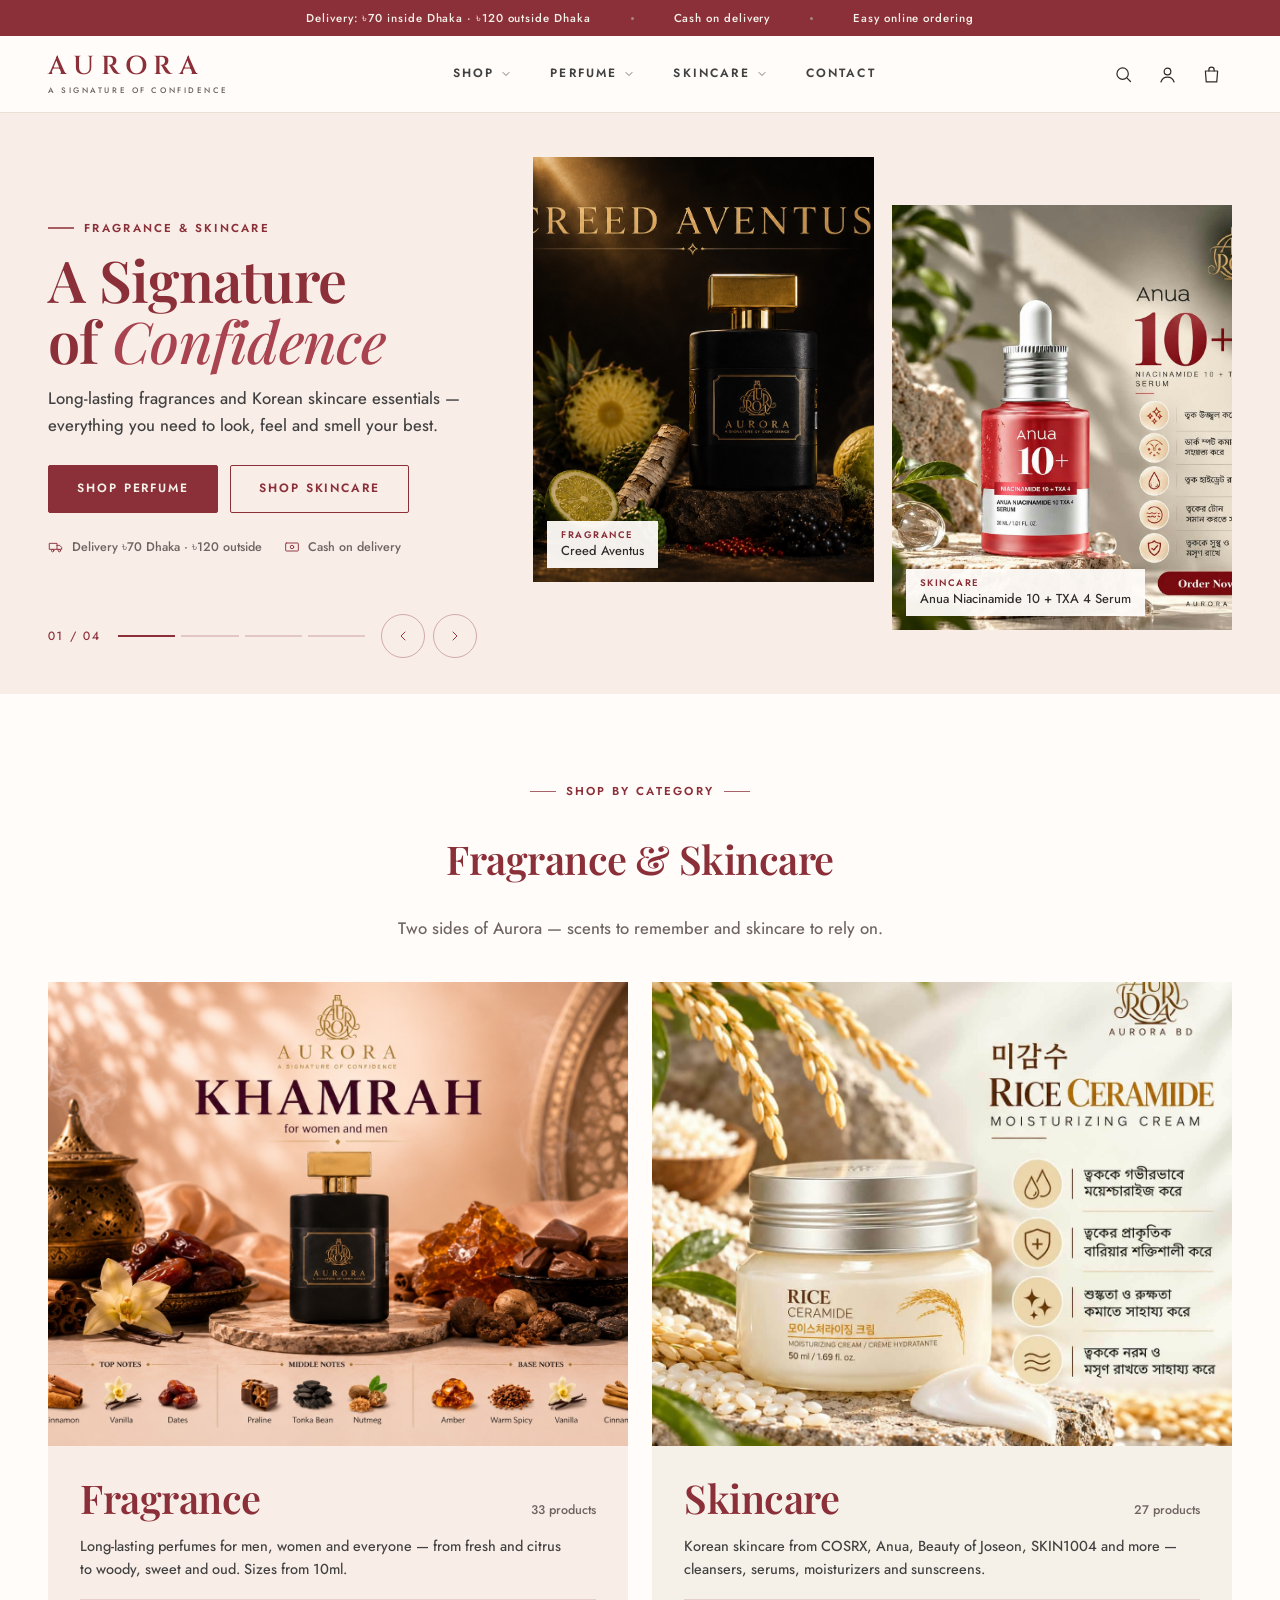
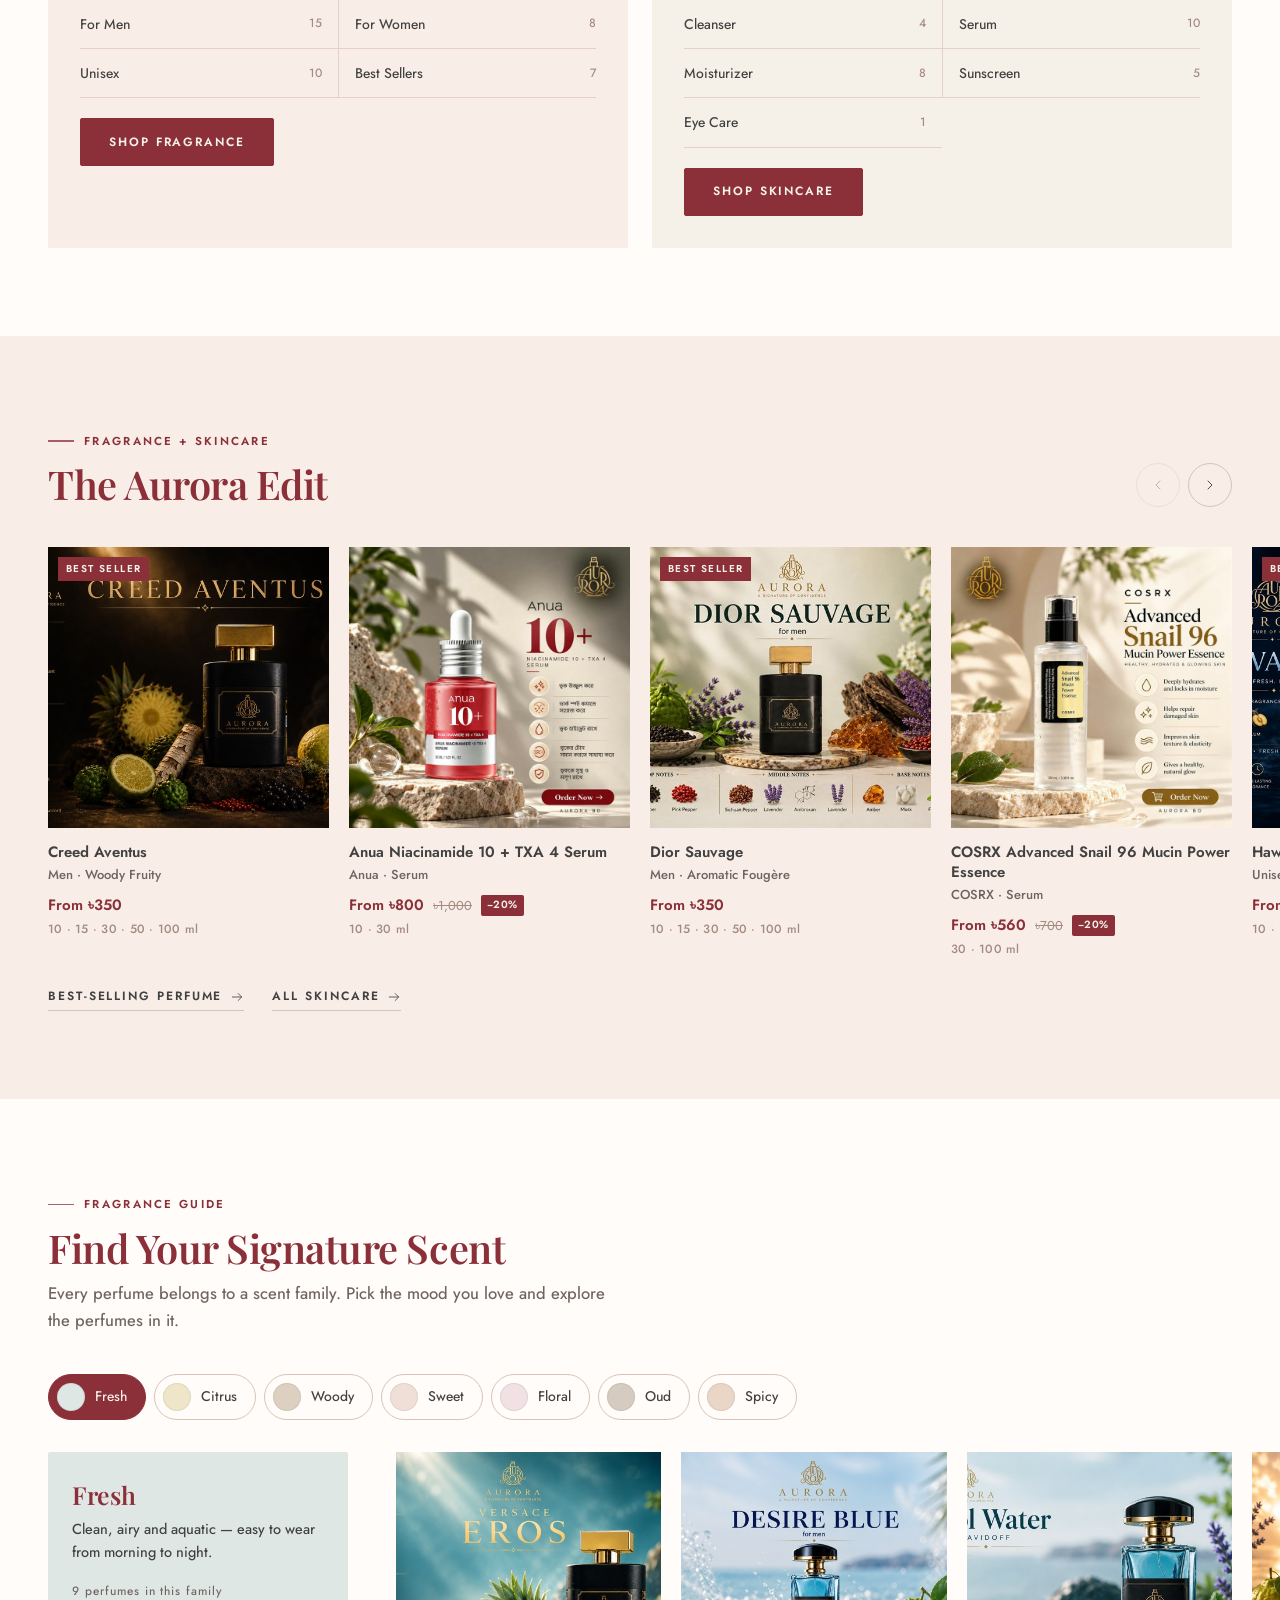
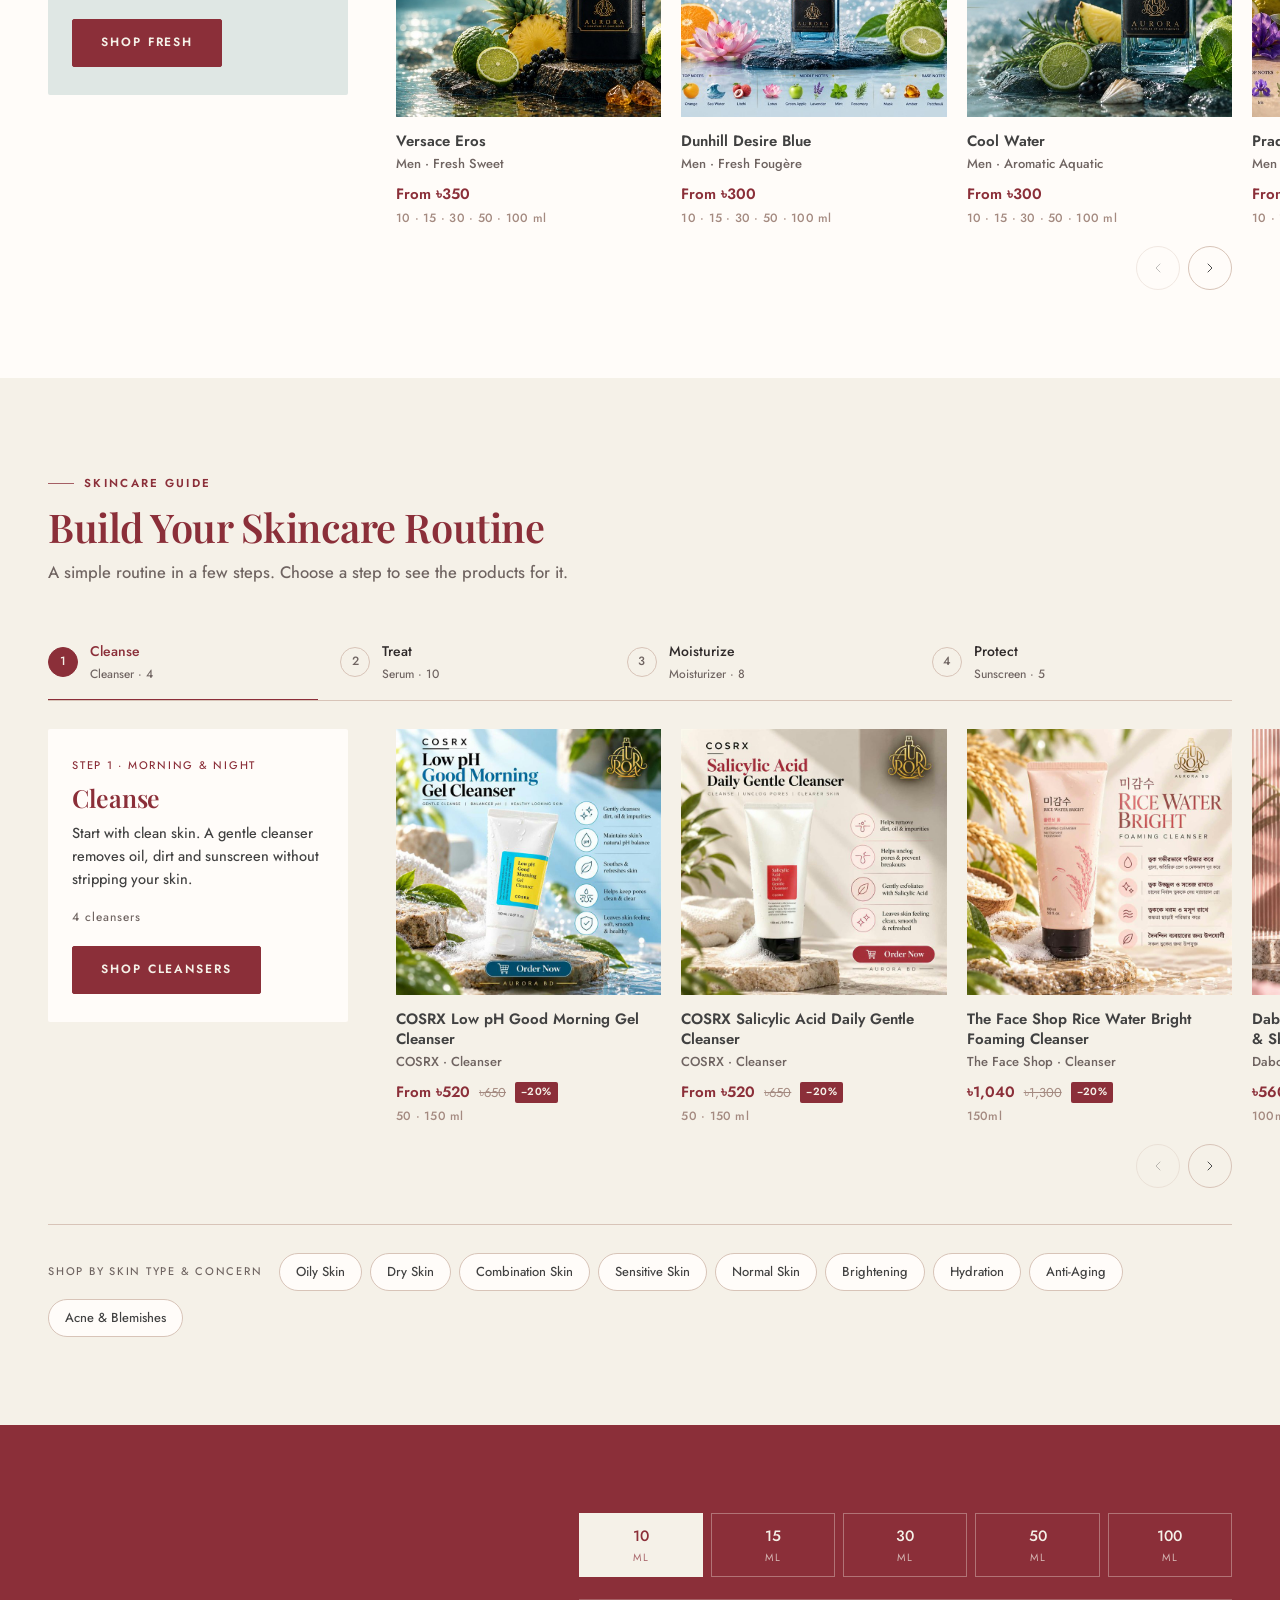
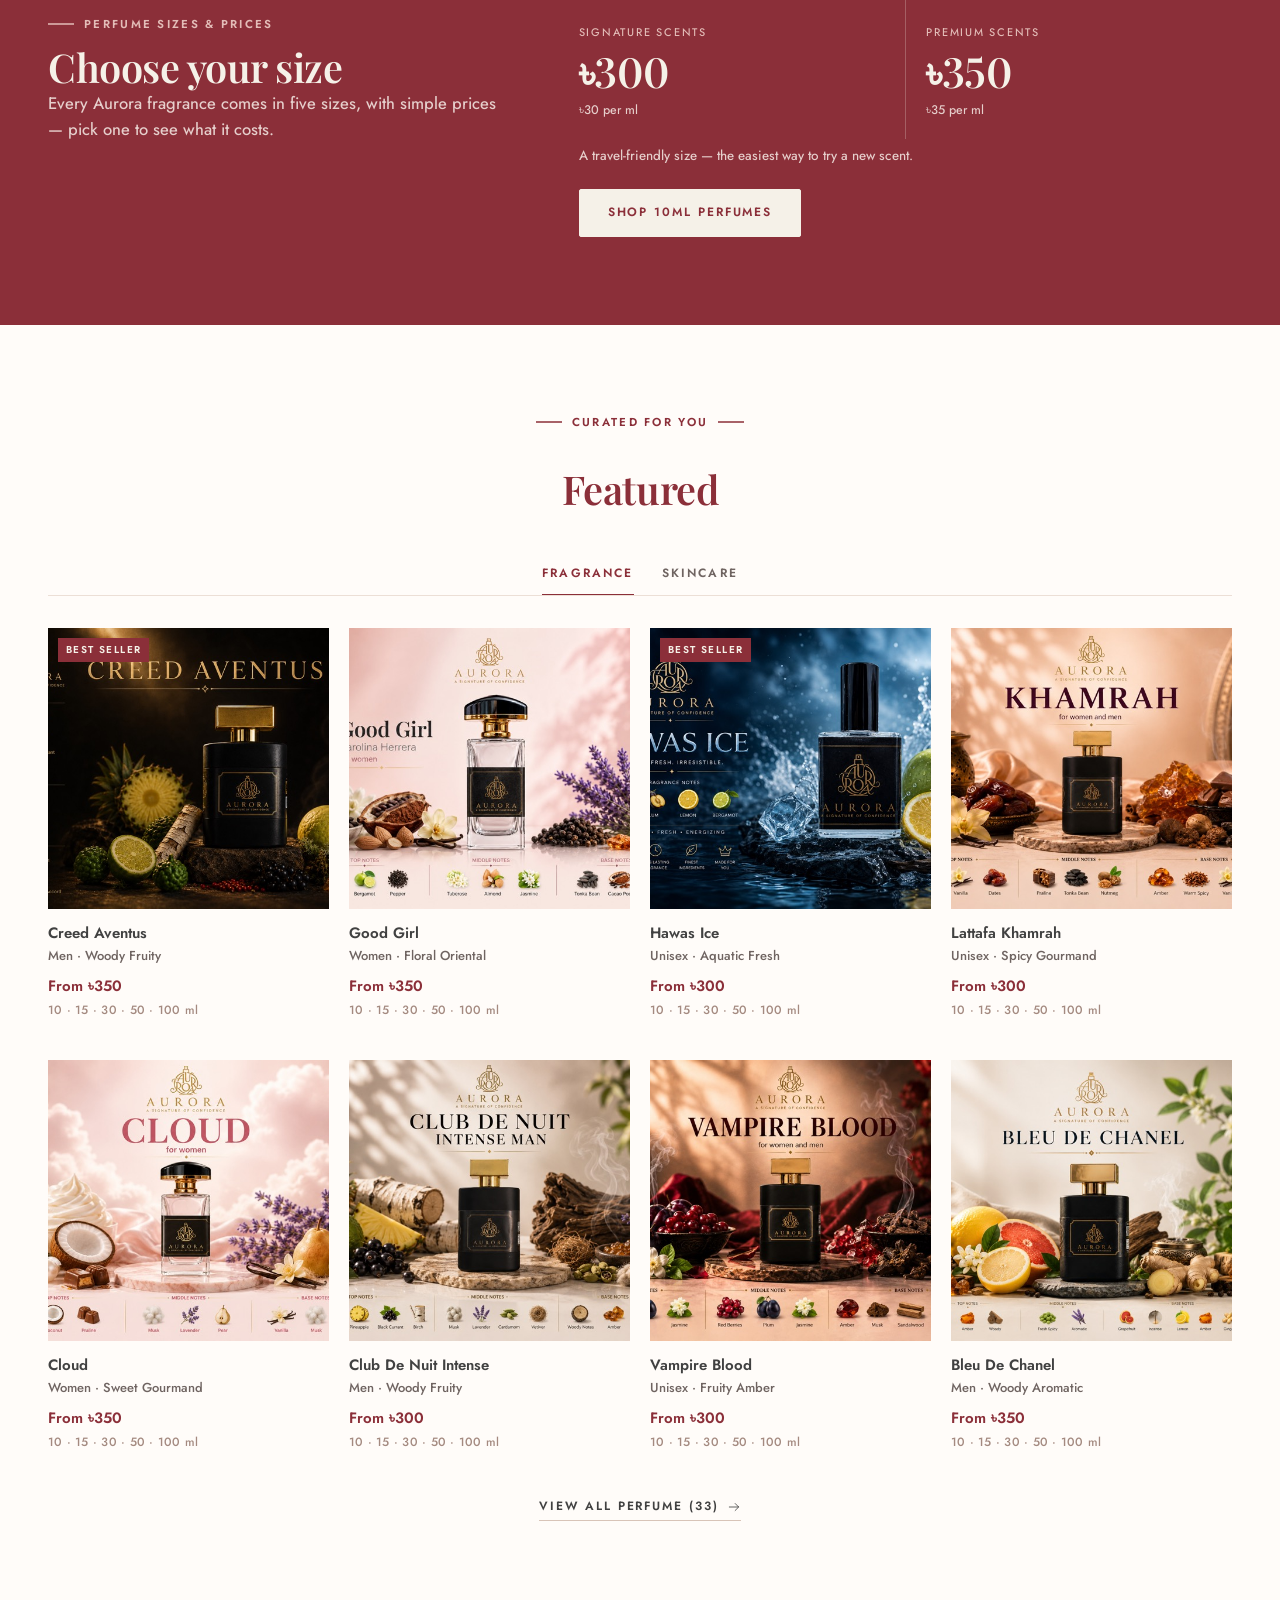
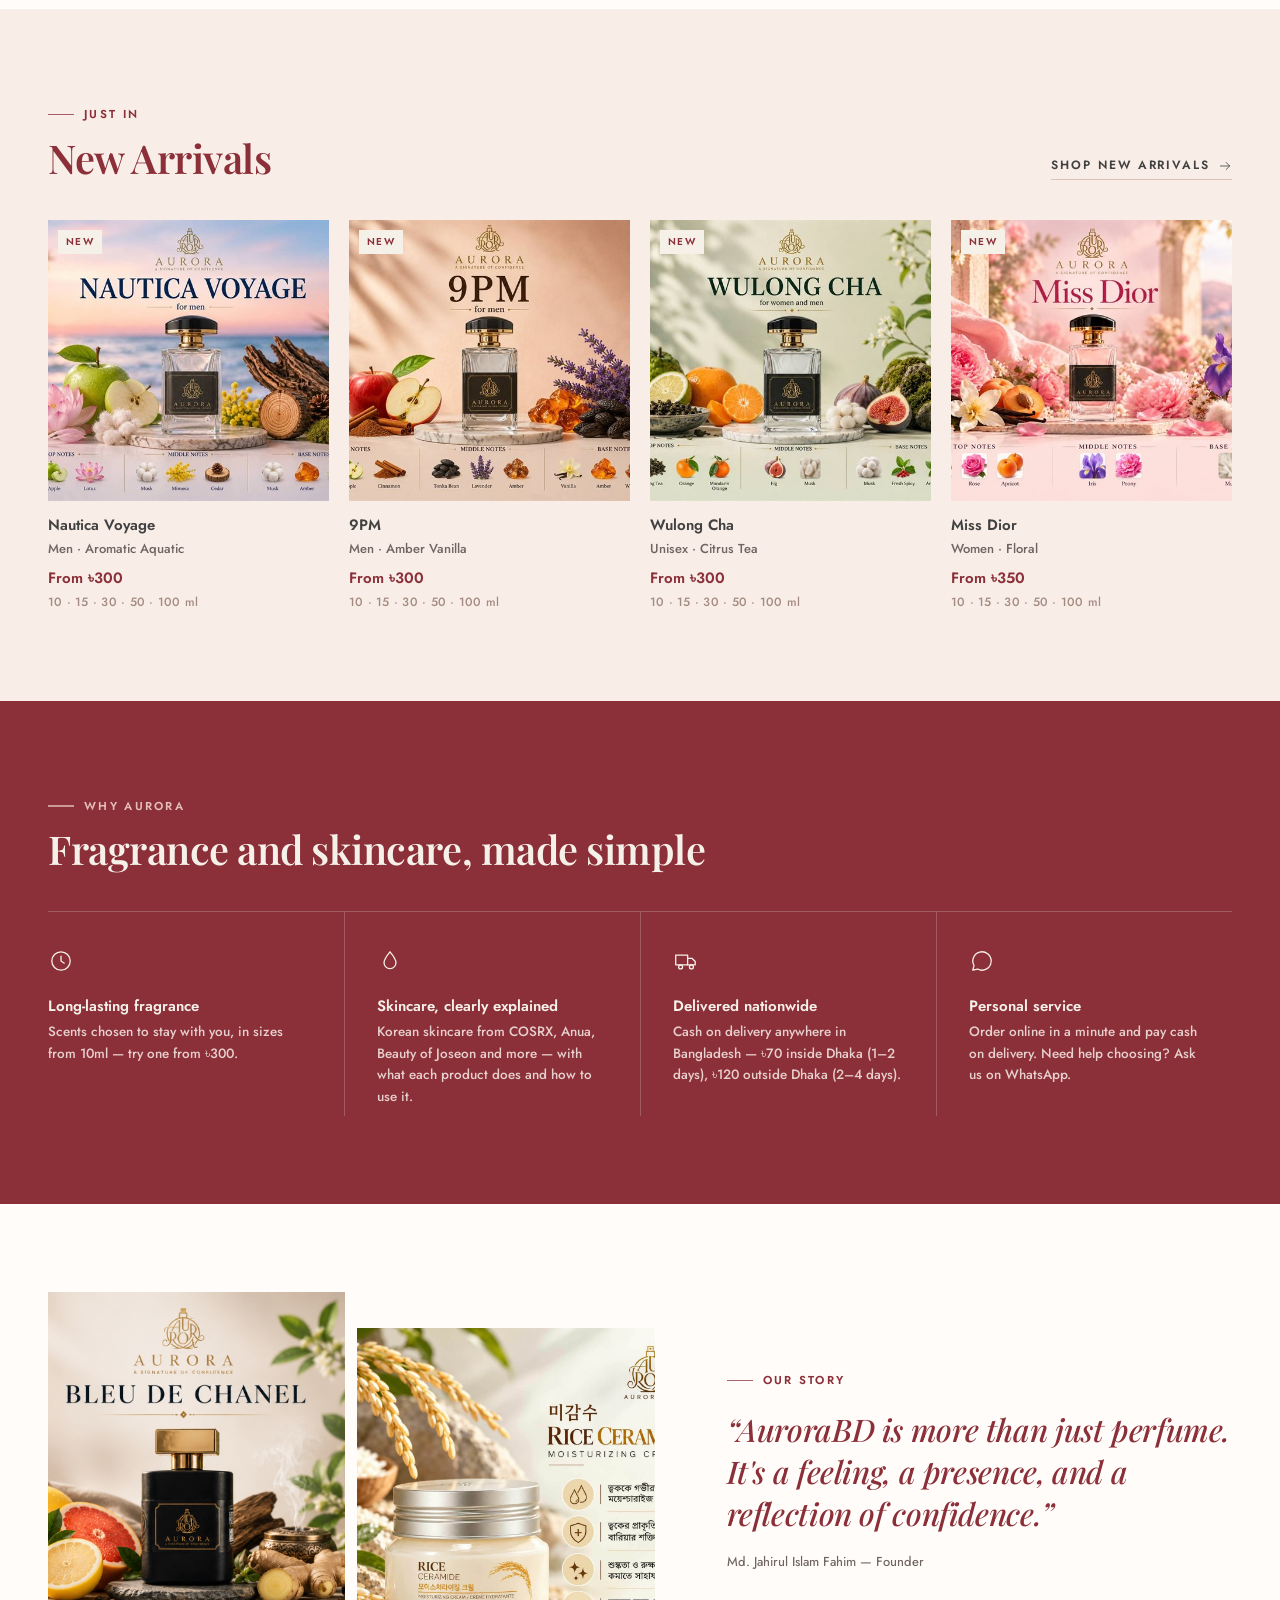
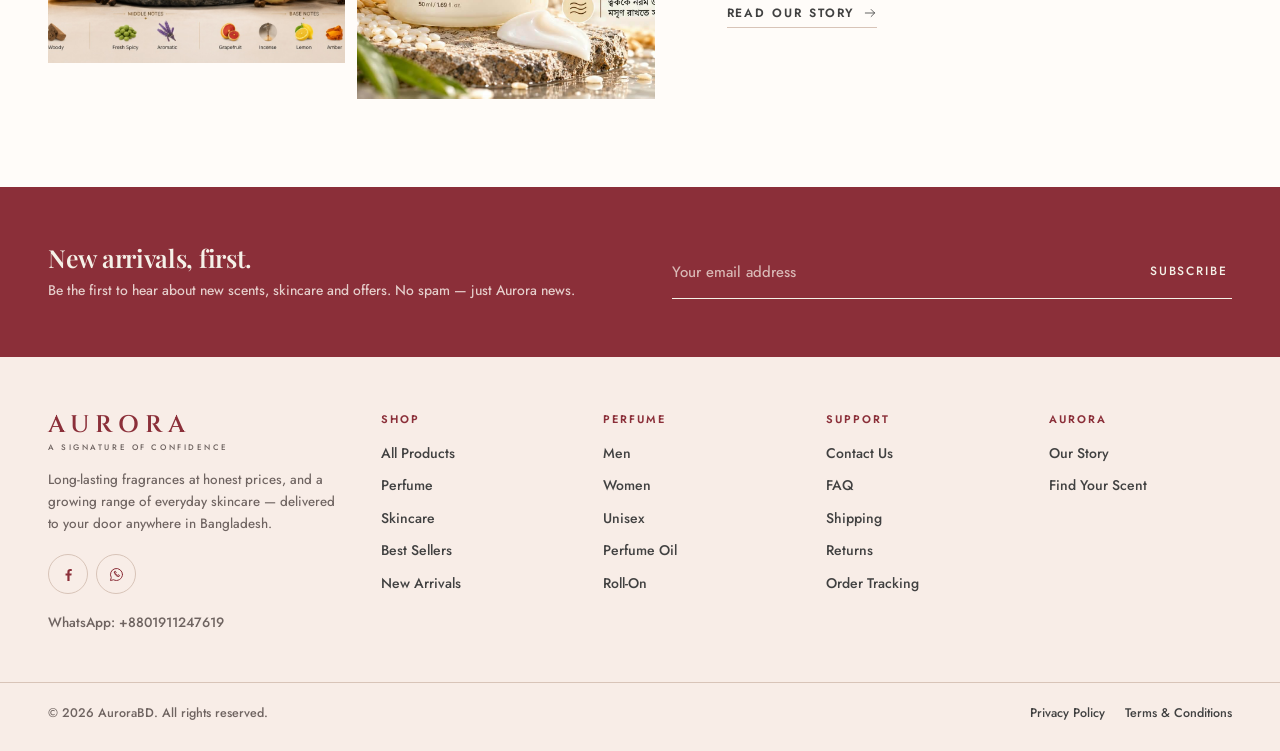
==== index.html @ 5c3824b6 "Update skincare regular prices and sizes New regular prices for all 26 priced skincare products, wit" ====
<!DOCTYPE html>
<html lang="en">
<head>
  <meta charset="UTF-8">
  <meta name="viewport" content="width=device-width, initial-scale=1.0">
  <title>AuroraBD — Fragrance &amp; Skincare | A Signature of Confidence</title>
  <meta name="description" content="Aurora — long-lasting perfumes for men, women and unisex, and a growing range of skincare. Sizes from 10ml, cash on delivery across Bangladesh — ৳70 inside Dhaka, ৳120 outside Dhaka.">
  <meta property="og:title" content="AuroraBD — A Signature of Confidence">
  <meta property="og:description" content="Long-lasting fragrances and everyday skincare. Cash on delivery across Bangladesh — ৳70 inside Dhaka, ৳120 outside Dhaka.">
  <meta property="og:type" content="website">
  <meta property="og:image" content="images/products/full/creed-aventus.jpg">
  <meta name="theme-color" content="#8b2f39">
  <link rel="icon" type="image/svg+xml" href="images/favicon.svg">
  <link rel="preconnect" href="https://fonts.googleapis.com">
  <link rel="preconnect" href="https://fonts.gstatic.com" crossorigin>
  <link href="https://fonts.googleapis.com/css2?family=Cinzel:wght@500;600&family=Jost:wght@400..700&family=Playfair+Display:ital,wght@0,500..700;1,500..700&display=swap" rel="stylesheet">
  <link rel="stylesheet" href="css/style.css?v=22">
  <link rel="preload" as="image" href="images/products/full/creed-aventus.jpg">
</head>
<body data-page="home">

  <!-- Netlify form definition (hidden — enables newsletter submissions) -->
  <form name="newsletter" data-netlify="true" hidden>
    <input type="email" name="email">
  </form>
  <form name="order" data-netlify="true" netlify-honeypot="bot-field" hidden>
    <input name="bot-field"><input name="order_id"><input name="channel"><input name="delivery_area"><input name="name"><input name="phone">
    <textarea name="address"></textarea><textarea name="note"></textarea><textarea name="items"></textarea>
    <input name="subtotal"><input name="delivery"><input name="total"><input name="payment">
    <input name="preorder"><input name="placed_at">
  </form>

  <div id="site-header"></div>

  <main id="main">

    <!-- ============ HERO — fragrance + skincare on every slide ============ -->
    <section class="hero" aria-roledescription="carousel" aria-label="Aurora highlights">
      <div class="hero-track">

        <div class="hero-slide is-on" aria-roledescription="slide" aria-label="1 of 4">
          <div class="hero-media">
            <a class="hero-tile" href="product.html?p=creed-aventus"><img src="images/products/full/creed-aventus.jpg" alt="Aurora Creed Aventus perfume" width="1600" height="1066" fetchpriority="high" style="object-position:62% 50%"><span class="tag"><small>Fragrance</small><span>Creed Aventus</span></span></a>
            <a class="hero-tile" href="product.html?p=anua-niacinamide-10-txa-4-serum"><img src="images/products/full/anua-niacinamide-10-txa-4-serum.jpg" alt="Anua Niacinamide 10 + TXA 4 Serum" width="1254" height="1254" fetchpriority="high" style="object-position:30% 50%"><span class="tag"><small>Skincare</small><span>Anua Niacinamide 10 + TXA 4 Serum</span></span></a>
          </div>
          <div class="hero-copy">
            <span class="eyebrow">Fragrance &amp; Skincare</span>
            <h1 class="h1">A Signature<br>of <em>Confidence</em></h1>
            <p class="lede">Long-lasting fragrances and Korean skincare essentials — everything you need to look, feel and smell your best.</p>
            <div class="hero-ctas">
              <a class="btn" href="shop.html?c=perfume">Shop Perfume</a>
              <a class="btn btn-outline" href="shop.html?c=skincare">Shop Skincare</a>
            </div>
            <ul class="hero-facts">
              <li><svg class="icon" viewBox="0 0 24 24" aria-hidden="true"><path d="M2.5 6.5h11v9h-11z"/><path d="M13.5 9.5h4l3 3v3h-7"/><circle cx="7" cy="17.5" r="1.8"/><circle cx="17" cy="17.5" r="1.8"/></svg>Delivery ৳70 Dhaka · ৳120 outside</li>
              <li><svg class="icon" viewBox="0 0 24 24" aria-hidden="true"><rect x="2.5" y="6" width="19" height="12" rx="1"/><circle cx="12" cy="12" r="2.6"/></svg>Cash on delivery</li>
            </ul>
          </div>
        </div>

        <div class="hero-slide" aria-roledescription="slide" aria-label="2 of 4">
          <div class="hero-media">
            <a class="hero-tile" href="product.html?p=beauty-of-joseon-relief-sun-rice-probiotics"><img src="images/products/full/beauty-of-joseon-relief-sun-rice-probiotics.jpg" alt="Beauty of Joseon Relief Sun Rice + Probiotics sunscreen" width="1254" height="1254" loading="lazy" style="object-position:62% 50%"><span class="tag"><small>Skincare</small><span>Beauty of Joseon Relief Sun</span></span></a>
            <a class="hero-tile" href="product.html?p=good-girl"><img src="images/products/full/good-girl.jpg" alt="Aurora Good Girl perfume" width="1600" height="1066" loading="lazy" style="object-position:50% 50%"><span class="tag"><small>Fragrance</small><span>Good Girl</span></span></a>
          </div>
          <div class="hero-copy">
            <span class="eyebrow">Your morning ritual</span>
            <h2 class="h1">Protect your skin,<br>wear your <em>scent</em></h2>
            <p class="lede">SPF every morning, then a signature fragrance on your way out — two steps to start the day with confidence.</p>
            <div class="hero-ctas">
              <a class="btn" href="shop.html?c=skincare-sunscreen">Shop Sunscreen</a>
              <a class="btn btn-outline" href="shop.html?c=perfume-women">Women's Perfume</a>
            </div>
          </div>
        </div>

        <div class="hero-slide" aria-roledescription="slide" aria-label="3 of 4">
          <div class="hero-media">
            <a class="hero-tile" href="product.html?p=miss-dior"><img src="images/products/full/miss-dior.jpg" alt="Aurora Miss Dior perfume" width="1280" height="853" loading="lazy" style="object-position:50% 50%"><span class="tag"><small>Fragrance · New</small><span>Miss Dior</span></span></a>
            <a class="hero-tile" href="product.html?p=medicube-txa-niacinamide-15-serum"><img src="images/products/full/medicube-txa-niacinamide-15-serum.jpg" alt="Medicube TXA Niacinamide 15 Serum" width="1254" height="1254" loading="lazy" style="object-position:28% 50%"><span class="tag"><small>Skincare</small><span>Medicube TXA Niacinamide 15 Serum</span></span></a>
          </div>
          <div class="hero-copy">
            <span class="eyebrow">Glow &amp; bloom</span>
            <h2 class="h1">Bright skin,<br>soft <em>florals</em></h2>
            <p class="lede">Brightening serums for an even, glowing complexion — paired with romantic florals like our new Miss Dior.</p>
            <div class="hero-ctas">
              <a class="btn" href="shop.html?c=skincare-serum">Shop Serums</a>
              <a class="btn btn-outline" href="shop.html?c=scent-floral">Floral Scents</a>
            </div>
          </div>
        </div>

        <div class="hero-slide" aria-roledescription="slide" aria-label="4 of 4">
          <div class="hero-media">
            <a class="hero-tile" href="product.html?p=cosrx-low-ph-good-morning-gel-cleanser"><img src="images/products/full/cosrx-low-ph-good-morning-gel-cleanser.jpg" alt="COSRX Low pH Good Morning Gel Cleanser" width="1254" height="1254" loading="lazy" style="object-position:40% 50%"><span class="tag"><small>Skincare</small><span>COSRX Low pH Gel Cleanser</span></span></a>
            <a class="hero-tile" href="product.html?p=hawas-ice"><img src="images/products/full/hawas-ice.jpg" alt="Aurora Hawas Ice perfume" width="1600" height="1066" loading="lazy" style="object-position:62% 50%"><span class="tag"><small>Fragrance · Best Seller</small><span>Hawas Ice</span></span></a>
          </div>
          <div class="hero-copy">
            <span class="eyebrow">Fresh every day</span>
            <h2 class="h1">Clean skin,<br><em>fresh</em> scent</h2>
            <p class="lede">A gentle cleanse and a crisp, aquatic fragrance — the easiest way to feel fresh. Perfumes start from ৳300 for 10ml.</p>
            <div class="hero-ctas">
              <a class="btn" href="shop.html?c=skincare-cleanser">Shop Cleansers</a>
              <a class="btn btn-outline" href="shop.html?c=scent-fresh">Fresh Scents</a>
            </div>
          </div>
        </div>

      </div>
      <div class="hero-controls">
        <span class="hero-count" aria-hidden="true">01 / 04</span>
        <div class="hero-bars" aria-label="Choose slide">
          <button aria-label="Slide 1"></button>
          <button aria-label="Slide 2"></button>
          <button aria-label="Slide 3"></button>
          <button aria-label="Slide 4"></button>
        </div>
        <div class="hero-arrows">
          <button data-hero-prev aria-label="Previous slide"><svg class="icon" viewBox="0 0 24 24" aria-hidden="true"><path d="M15 6l-6 6 6 6"/></svg></button>
          <button data-hero-next aria-label="Next slide"><svg class="icon" viewBox="0 0 24 24" aria-hidden="true"><path d="M9 6l6 6-6 6"/></svg></button>
        </div>
      </div>
    </section>

    <!-- ============ SKINCARE PRE-ORDER (shown only while the offer runs) ============ -->
    <section class="preorder-band" id="preorderBand" hidden aria-labelledby="po-title">
      <div class="container po-inner">
        <div class="po-copy">
          <span class="eyebrow">Skincare pre-order</span>
          <h2 class="h2" id="po-title"></h2>
          <p class="lede" id="poText"></p>
          <div class="po-count" id="poCount" role="timer" aria-label="Time left to pre-order"></div>
          <div class="po-ctas">
            <a class="btn btn-light" href="shop.html?c=preorder">Pre-order skincare</a>
            <a class="link" data-wa="Hello AuroraBD! I would like to pre-order skincare." href="#">Pre-order on WhatsApp</a>
          </div>
        </div>
        <div class="po-products" id="poProducts"></div>
      </div>
    </section>

    <!-- ============ TWO WORLDS ============ -->
    <section class="section" aria-labelledby="worlds-title">
      <div class="container">
        <div class="section-head center">
          <span class="eyebrow">Shop by category</span>
          <h2 class="h2" id="worlds-title">Fragrance &amp; Skincare</h2>
          <p class="lede">Two sides of Aurora — scents to remember and skincare to rely on.</p>
        </div>
        <div class="worlds" id="worlds"></div>
      </div>
    </section>

    <!-- ============ THE AURORA EDIT (fragrance + skincare, alternating) ============ -->
    <section class="section blush" aria-labelledby="edit-title">
      <div class="container slider-wrap">
        <div class="section-head">
          <div>
            <span class="eyebrow">Fragrance + skincare</span>
            <h2 class="h2" id="edit-title">The Aurora Edit</h2>
          </div>
          <div class="slider-nav">
            <button data-prev aria-label="Previous products"><svg class="icon" viewBox="0 0 24 24" aria-hidden="true"><path d="M15 6l-6 6 6 6"/></svg></button>
            <button data-next aria-label="Next products"><svg class="icon" viewBox="0 0 24 24" aria-hidden="true"><path d="M9 6l6 6-6 6"/></svg></button>
          </div>
        </div>
        <div class="slider" id="auroraEdit"></div>
        <p style="margin-top:28px;display:flex;gap:28px;flex-wrap:wrap">
          <a class="link" href="shop.html?c=best-sellers">Best-selling perfume <svg class="icon" viewBox="0 0 24 24" aria-hidden="true"><path d="M4 12h16M14 6l6 6-6 6"/></svg></a>
          <a class="link" href="shop.html?c=skincare">All skincare <svg class="icon" viewBox="0 0 24 24" aria-hidden="true"><path d="M4 12h16M14 6l6 6-6 6"/></svg></a>
        </p>
      </div>
    </section>

    <!-- ============ FIND YOUR SIGNATURE SCENT ============ -->
    <section class="section" id="scents" aria-labelledby="scent-title">
      <div class="container">
        <div class="section-head">
          <div>
            <span class="eyebrow">Fragrance guide</span>
            <h2 class="h2" id="scent-title">Find Your Signature Scent</h2>
            <p class="lede">Every perfume belongs to a scent family. Pick the mood you love and explore the perfumes in it.</p>
          </div>
        </div>
        <div class="finder-chips" id="finderChips" role="tablist" aria-label="Scent families"></div>
        <div class="finder">
          <div class="finder-info" id="finderInfo" aria-live="polite"></div>
          <div class="finder-products slider-wrap">
            <div class="slider" id="finderTrack"></div>
            <div class="slider-nav">
              <button data-prev aria-label="Previous perfumes"><svg class="icon" viewBox="0 0 24 24" aria-hidden="true"><path d="M15 6l-6 6 6 6"/></svg></button>
              <button data-next aria-label="Next perfumes"><svg class="icon" viewBox="0 0 24 24" aria-hidden="true"><path d="M9 6l6 6-6 6"/></svg></button>
            </div>
          </div>
        </div>
      </div>
    </section>

    <!-- ============ BUILD YOUR SKINCARE ROUTINE ============ -->
    <section class="section" id="routine" style="background:var(--cream)" aria-labelledby="routine-title">
      <div class="container">
        <div class="section-head">
          <div>
            <span class="eyebrow">Skincare guide</span>
            <h2 class="h2" id="routine-title">Build Your Skincare Routine</h2>
            <p class="lede">A simple routine in a few steps. Choose a step to see the products for it.</p>
          </div>
        </div>
        <div class="routine-steps" id="routineSteps" role="tablist" aria-label="Routine steps"></div>
        <div class="finder">
          <div class="finder-info routine-info" id="routineInfo" aria-live="polite"></div>
          <div class="finder-products slider-wrap">
            <div class="slider" id="routineTrack"></div>
            <div class="slider-nav">
              <button data-prev aria-label="Previous products"><svg class="icon" viewBox="0 0 24 24" aria-hidden="true"><path d="M15 6l-6 6 6 6"/></svg></button>
              <button data-next aria-label="Next products"><svg class="icon" viewBox="0 0 24 24" aria-hidden="true"><path d="M9 6l6 6-6 6"/></svg></button>
            </div>
          </div>
        </div>
        <div class="skin-chips" id="skinChips" hidden><span class="lbl">Shop by skin type &amp; concern</span></div>
      </div>
    </section>

    <!-- ============ SIZE & PRICE PICKER ============ -->
    <section class="section wine" aria-labelledby="size-title">
      <div class="container size-band">
        <div data-reveal>
          <span class="eyebrow">Perfume sizes &amp; prices</span>
          <h2 class="h2" id="size-title">Choose your size</h2>
          <p class="lede">Every Aurora fragrance comes in five sizes, with simple prices — pick one to see what it costs.</p>
        </div>
        <div data-reveal>
          <div class="size-picker" id="sizePicker" role="radiogroup" aria-label="Bottle size"></div>
          <div class="size-result" aria-live="polite">
            <div>
              <span class="lbl">Signature scents</span>
              <p class="amt" id="sizeRegular">৳300</p>
              <span class="per" id="sizeRegularPer"></span>
            </div>
            <div id="sizePremiumBox">
              <span class="lbl">Premium scents</span>
              <p class="amt" id="sizePremium">৳350</p>
              <span class="per" id="sizePremiumPer"></span>
            </div>
          </div>
          <p class="size-note" id="sizeNote"></p>
          <a class="btn btn-light" id="sizeCta" href="shop.html?c=perfume&amp;size=10">Shop 10ml perfumes</a>
        </div>
      </div>
    </section>

    <!-- ============ FEATURED (fragrance | skincare) ============ -->
    <section class="section" aria-labelledby="feat-title">
      <div class="container">
        <div class="section-head center">
          <span class="eyebrow">Curated for you</span>
          <h2 class="h2" id="feat-title">Featured</h2>
        </div>
        <div class="tabs" id="featuredTabs" role="tablist" aria-label="Featured products" style="justify-content:center">
          <button class="tab" role="tab" aria-selected="true" aria-controls="featuredGrid" data-coll="perfume">Fragrance</button>
          <button class="tab" role="tab" aria-selected="false" aria-controls="featuredGrid" data-coll="skincare" tabindex="-1">Skincare</button>
        </div>
        <div class="grid cols-4" id="featuredGrid" role="tabpanel" aria-labelledby="feat-title"></div>
        <div class="tab-foot"><a class="link" id="featuredMore" href="shop.html?c=perfume">View all</a></div>
      </div>
    </section>

    <!-- ============ NEW ARRIVALS ============ -->
    <section class="section blush" aria-labelledby="new-title">
      <div class="container">
        <div class="section-head">
          <div>
            <span class="eyebrow">Just in</span>
            <h2 class="h2" id="new-title">New Arrivals</h2>
          </div>
          <a class="link hide-sm" href="shop.html?c=new-arrivals">Shop new arrivals <svg class="icon" viewBox="0 0 24 24" aria-hidden="true"><path d="M4 12h16M14 6l6 6-6 6"/></svg></a>
        </div>
        <div class="grid cols-4" id="newArrivals"></div>
      </div>
    </section>

    <!-- ============ WHY AURORA ============ -->
    <section class="section wine" aria-labelledby="why-title">
      <div class="container">
        <div class="section-head">
          <div>
            <span class="eyebrow">Why Aurora</span>
            <h2 class="h2" id="why-title">Fragrance and skincare, made simple</h2>
          </div>
        </div>
        <div class="why-grid">
          <div class="why-item" data-reveal>
            <svg class="icon" viewBox="0 0 24 24" aria-hidden="true"><circle cx="12" cy="12" r="8.5"/><path d="M12 7.5V12l3 2"/></svg>
            <h3>Long-lasting fragrance</h3>
            <p>Scents chosen to stay with you, in sizes from 10ml — try one from ৳300.</p>
          </div>
          <div class="why-item" data-reveal>
            <svg class="icon" viewBox="0 0 24 24" aria-hidden="true"><path d="M12 3.5c3 3.6 5.5 6.6 5.5 10a5.5 5.5 0 0 1-11 0c0-3.4 2.5-6.4 5.5-10z"/></svg>
            <h3>Skincare, clearly explained</h3>
            <p>Korean skincare from COSRX, Anua, Beauty of Joseon and more — with what each product does and how to use it.</p>
          </div>
          <div class="why-item" data-reveal>
            <svg class="icon" viewBox="0 0 24 24" aria-hidden="true"><path d="M2.5 6.5h11v9h-11z"/><path d="M13.5 9.5h4l3 3v3h-7"/><circle cx="7" cy="17.5" r="1.8"/><circle cx="17" cy="17.5" r="1.8"/></svg>
            <h3>Delivered nationwide</h3>
            <p>Cash on delivery anywhere in Bangladesh — ৳70 inside Dhaka (1–2 days), ৳120 outside Dhaka (2–4 days).</p>
          </div>
          <div class="why-item" data-reveal>
            <svg class="icon" viewBox="0 0 24 24" aria-hidden="true"><path d="M20.5 12a8.5 8.5 0 0 1-12.6 7.4L3.5 20.5l1.1-4.3A8.5 8.5 0 1 1 20.5 12z"/></svg>
            <h3>Personal service</h3>
            <p>Order online in a minute and pay cash on delivery. Need help choosing? Ask us on WhatsApp.</p>
          </div>
        </div>
      </div>
    </section>

    <!-- ============ STORY ============ -->
    <section class="section" aria-labelledby="story-title">
      <div class="container story">
        <div class="story-pair" data-reveal>
          <img src="images/products/full/bleu-de-chanel.jpg" alt="Aurora Bleu De Chanel perfume" loading="lazy" width="1600" height="1066" style="object-position:55% 50%">
          <img src="images/products/full/the-face-shop-rice-ceramide-moisturizing-cream.jpg" alt="The Face Shop Rice &amp; Ceramide Moisturizing Cream" loading="lazy" width="1254" height="1254" style="object-position:35% 50%">
        </div>
        <div data-reveal>
          <span class="eyebrow" id="story-title">Our story</span>
          <blockquote>“AuroraBD is more than just perfume. It's a feeling, a presence, and a reflection of confidence.”</blockquote>
          <cite>Md. Jahirul Islam Fahim — Founder</cite>
          <a class="link" href="about.html">Read our story <svg class="icon" viewBox="0 0 24 24" aria-hidden="true"><path d="M4 12h16M14 6l6 6-6 6"/></svg></a>
        </div>
      </div>
    </section>

  </main>

  <div id="site-footer"></div>

  <script src="js/data.js?v=22"></script>
  <script src="js/app.js?v=22"></script>
</body>
</html>
---- css/style.css ----
/* ============================================================
   AURORA — Fragrance & Skincare
   Design system: warm ivory · cream · charcoal · bronze accent
   ============================================================ */

:root {
  /* Colour */
  --bg: #fffcf9;          /* warm white — page */
  --cream: #f5f1e8;       /* cream — alternating sections */
  --blush: #f8ede7;       /* blush — hero, footer, soft bands */
  --sand: #f1e6de;        /* image placeholders, tiles */
  --clay: #f8ede7;        /* skincare tint */
  --line: #ecdfd6;        /* hairlines */
  --line-strong: #d8c4b8;
  --taupe: #a48a80;
  --muted: #6f6461;       /* secondary text */
  --ink: #2f2a2a;         /* strong text */
  --ink-soft: #414141;    /* body text */
  --wine: #8b2f39;        /* Aurora wine — buttons, headings, selected states */
  --wine-dark: #6b1f29;
  --on-wine: #f5f1e8;     /* text on wine */
  --accent: var(--wine);
  --accent-soft: #f3e2e0;
  --white: #ffffff;

  /* Type */
  --serif: "Playfair Display", "Georgia", "Times New Roman", serif;     /* headings */
  --brand: "Cinzel", "Trajan Pro", "Times New Roman", serif;          /* logo wordmark — matches the AURORA crest */
  --sans: "Jost", "Futura", "Helvetica Neue", Arial, sans-serif;     /* text, navigation, prices */

  /* Layout */
  --gutter: 20px;
  --max: 1320px;
  --radius: 2px;
  --header-h: 64px;
  --ease: cubic-bezier(0.22, 0.61, 0.36, 1);
  --shadow: 0 18px 40px -24px rgba(31, 29, 26, 0.35);
}
@media (min-width: 768px) { :root { --gutter: 32px; --header-h: 76px; } }
@media (min-width: 1200px) { :root { --gutter: 48px; } }

/* ---------- Reset ---------- */
*, *::before, *::after { margin: 0; padding: 0; box-sizing: border-box; }
html { -webkit-text-size-adjust: 100%; scroll-padding-top: calc(var(--header-h) + 12px); }
body {
  font-family: var(--sans);
  font-size: 15px;
  line-height: 1.6;
  color: var(--ink-soft);
  background: var(--bg);
  -webkit-font-smoothing: antialiased;
  overflow-x: hidden;
}
@media (min-width: 768px) { body { font-size: 16px; } }
img { max-width: 100%; display: block; height: auto; }
a { color: inherit; text-decoration: none; }
button, input, select, textarea { font: inherit; color: inherit; }
button { cursor: pointer; background: none; border: 0; }
ul, ol { list-style: none; }
::selection { background: var(--accent-soft); color: var(--ink); }
:focus-visible { outline: 1.5px solid var(--accent); outline-offset: 3px; }
[hidden] { display: none !important; }
.sr-only {
  position: absolute; width: 1px; height: 1px; padding: 0; margin: -1px;
  overflow: hidden; clip: rect(0 0 0 0); white-space: nowrap; border: 0;
}
.skip-link {
  position: absolute; left: 12px; top: -60px; z-index: 200;
  background: var(--wine); color: var(--on-wine); padding: 10px 16px; font-size: 13px;
}
.skip-link:focus { top: 12px; }
body.locked { overflow: hidden; }

.container { width: 100%; max-width: var(--max); margin: 0 auto; padding: 0 var(--gutter); }
.icon { width: 20px; height: 20px; flex: none; stroke: currentColor; fill: none; stroke-width: 1.4; stroke-linecap: round; stroke-linejoin: round; }
.icon.fill { fill: currentColor; stroke: none; }

/* ---------- Typography ---------- */
h1, h2, h3, h4 { font-weight: 400; line-height: 1.15; }
.display, .h1, .h2, .h3 { font-family: var(--serif); font-weight: 400; letter-spacing: -0.005em; color: var(--wine); }
.h1 { font-size: clamp(2.1rem, 5vw, 3.5rem); line-height: 1.08; }
.h2 { font-size: clamp(1.65rem, 3vw, 2.35rem); }
.h3 { font-size: clamp(1.25rem, 2vw, 1.5rem); }
.display em, .h1 em, .h2 em { font-style: italic; }
.eyebrow {
  display: block;
  font-size: 11px;
  font-weight: 500;
  letter-spacing: 0.18em;
  text-transform: uppercase;
  color: var(--accent);
  margin-bottom: 12px;
}
.lede { color: var(--muted); font-size: 1rem; max-width: 34em; }
.small { font-size: 13px; }
.muted { color: var(--muted); }

/* ---------- Buttons & links ---------- */
.btn {
  display: inline-flex; align-items: center; justify-content: center; gap: 10px;
  min-height: 48px; padding: 0 28px;
  font-size: 12px; font-weight: 500; letter-spacing: 0.16em; text-transform: uppercase;
  border: 1px solid var(--wine); border-radius: var(--radius);
  background: var(--wine); color: var(--on-wine);
  transition: background .3s var(--ease), color .3s var(--ease), border-color .3s var(--ease);
  white-space: nowrap;
}
.btn:hover { background: var(--wine-dark); border-color: var(--wine-dark); }
.btn-outline { background: transparent; color: var(--wine); }
.btn-outline:hover { background: var(--wine); color: var(--on-wine); }
.btn-light { background: var(--on-wine); color: var(--wine); border-color: var(--on-wine); }
.btn-light:hover { background: transparent; color: var(--on-wine); }
.btn-accent { background: var(--accent); border-color: var(--accent); color: var(--white); }
.btn-accent:hover { background: var(--wine-dark); border-color: var(--wine-dark); }
.btn-block { width: 100%; }
.btn[disabled] { opacity: .45; cursor: not-allowed; }
.btn .icon { width: 18px; height: 18px; }

.link {
  display: inline-flex; align-items: center; gap: 8px;
  font-size: 12px; font-weight: 500; letter-spacing: 0.16em; text-transform: uppercase;
  border-bottom: 1px solid var(--line-strong); padding-bottom: 4px;
  transition: border-color .3s var(--ease), color .3s var(--ease);
}
.link:hover { border-color: var(--wine); color: var(--wine); }
.link .icon { width: 14px; height: 14px; transition: transform .3s var(--ease); }
.link:hover .icon { transform: translateX(3px); }

.pill {
  display: inline-flex; align-items: center; gap: 6px;
  min-height: 38px; padding: 0 16px;
  border: 1px solid var(--line-strong); border-radius: 999px;
  font-size: 13px; color: var(--ink-soft); background: transparent;
  transition: border-color .25s var(--ease), background .25s var(--ease), color .25s var(--ease);
}
.pill:hover { border-color: var(--wine); color: var(--wine); }
.pill.is-active { background: var(--wine); color: var(--on-wine); border-color: var(--wine); }
.tag-soon {
  font-size: 9.5px; font-weight: 500; letter-spacing: 0.14em; text-transform: uppercase;
  color: var(--taupe); border: 1px solid var(--line); padding: 2px 6px; border-radius: 999px;
  margin-left: 8px; vertical-align: middle; white-space: nowrap;
}

/* ---------- Sections ---------- */
.section { padding: 56px 0; }
@media (min-width: 768px) { .section { padding: 88px 0; } }
.section.tight { padding-top: 0; }
.section.cream { background: var(--cream); }
.section-head { display: flex; align-items: flex-end; justify-content: space-between; gap: 24px; margin-bottom: 28px; }
@media (min-width: 768px) { .section-head { margin-bottom: 40px; } }
.section-head .lede { margin-top: 10px; }
.section-head.center { flex-direction: column; align-items: center; text-align: center; }
.section-head.center .lede { margin-left: auto; margin-right: auto; }
.section-head .link { flex: none; }
@media (max-width: 640px) { .section-head .link.hide-sm { display: none; } }

/* ---------- Reveal ---------- */
[data-reveal] { opacity: 0; transform: translateY(14px); transition: opacity .8s var(--ease), transform .8s var(--ease); }
[data-reveal].in { opacity: 1; transform: none; }
@media (prefers-reduced-motion: reduce) {
  *, *::before, *::after { transition-duration: .01ms !important; animation-duration: .01ms !important; }
  [data-reveal] { opacity: 1; transform: none; }
}

/* ============================================================
   ANNOUNCEMENT + HEADER
   ============================================================ */
.announce {
  background: var(--wine); color: var(--on-wine);
  font-size: 11.5px; letter-spacing: 0.08em;
  height: 36px; display: flex; align-items: center; justify-content: center;
  overflow: hidden; position: relative;
}
.announce ul { display: flex; gap: 40px; align-items: center; }
.announce li { white-space: nowrap; }
.announce li + li::before { content: ""; display: inline-block; width: 3px; height: 3px; border-radius: 50%; background: var(--taupe); margin-right: 40px; vertical-align: middle; transform: translateY(-1px); }
@media (max-width: 899px) {
  .announce ul { display: block; position: relative; height: 18px; width: 100%; }
  .announce li { position: absolute; inset: 0; text-align: center; opacity: 0; transition: opacity .6s var(--ease); }
  .announce li::before { display: none !important; }
  .announce li.is-on { opacity: 1; }
}

.site-header {
  position: sticky; top: 0; z-index: 60;
  background: rgba(255, 252, 249, 0.97);
  border-bottom: 1px solid var(--line);
  transition: box-shadow .3s var(--ease);
}
.site-header.is-scrolled { box-shadow: 0 6px 20px -18px rgba(31, 29, 26, .5); }
.header-bar {
  height: var(--header-h);
  display: grid; grid-template-columns: 1fr auto 1fr; align-items: center; gap: 12px;
  transition: height .35s var(--ease);
}
.site-header.is-scrolled .header-bar { height: calc(var(--header-h) - 14px); }
@media (min-width: 1024px) {
  .header-bar { grid-template-columns: auto 1fr auto; gap: 40px; }
}

.logo { display: inline-flex; flex-direction: column; align-items: center; line-height: 1; justify-self: center; }
.logo-word { color: var(--wine); font-family: var(--serif); font-size: 22px; letter-spacing: 0.34em; margin-right: -0.34em; transition: font-size .35s var(--ease); }
.logo-tag { font-size: 8px; letter-spacing: 0.32em; text-transform: uppercase; color: var(--muted); margin-top: 6px; margin-right: -0.32em; transition: opacity .3s, height .3s; }
@media (min-width: 768px) { .logo-word { font-size: 26px; } }
@media (min-width: 1024px) { .logo { justify-self: start; align-items: flex-start; } }
.site-header.is-scrolled .logo-word { font-size: 21px; }
.site-header.is-scrolled .logo-tag { opacity: 0; height: 0; margin-top: 0; overflow: hidden; }

.header-left, .header-right { display: flex; align-items: center; gap: 2px; }
.header-right { justify-content: flex-end; }
.icon-btn {
  position: relative; width: 42px; height: 42px;
  display: inline-flex; align-items: center; justify-content: center;
  border-radius: 50%; color: var(--ink); transition: background .25s var(--ease);
}
.icon-btn:hover { background: var(--cream); }
.icon-btn .icon { width: 21px; height: 21px; }
.cart-count {
  position: absolute; top: 5px; right: 3px;
  min-width: 17px; height: 17px; padding: 0 4px; border-radius: 999px;
  background: var(--wine); color: var(--on-wine);
  font-size: 10px; font-weight: 600; line-height: 17px; text-align: center;
}
.cart-count:empty, .cart-count[data-n="0"] { display: none; }
@media (min-width: 1024px) {
  .header-left { display: none; }
  .header-right .search-btn-mobile { display: none; }
}
@media (max-width: 1023px) {
  .primary-nav, .header-right .hide-mobile { display: none; }
}

/* Primary nav */
.primary-nav { justify-self: center; height: 100%; }
.primary-nav > ul { display: flex; gap: 6px; height: 100%; align-items: stretch; }
.primary-nav > ul > li { display: flex; align-items: stretch; }
.nav-link {
  display: inline-flex; align-items: center; gap: 6px; padding: 0 16px;
  font-size: 12px; font-weight: 500; letter-spacing: 0.18em; text-transform: uppercase;
  position: relative;
}
.nav-link::after {
  content: ""; position: absolute; left: 16px; right: 16px; bottom: -1px; height: 1px;
  background: var(--wine); transform: scaleX(0); transform-origin: left; transition: transform .35s var(--ease);
}
.nav-link:hover::after, .nav-link[aria-expanded="true"]::after, .nav-link.is-current::after { transform: scaleX(1); }
.nav-link .icon { width: 12px; height: 12px; transition: transform .3s var(--ease); }
.nav-link[aria-expanded="true"] .icon { transform: rotate(180deg); }

/* Mega menu */
.mega {
  position: absolute; left: 0; right: 0; top: 100%;
  background: var(--bg); border-bottom: 1px solid var(--line); border-top: 1px solid var(--line);
  opacity: 0; visibility: hidden; transform: translateY(-6px);
  transition: opacity .3s var(--ease), transform .3s var(--ease), visibility 0s linear .3s;
  box-shadow: 0 30px 40px -36px rgba(31, 29, 26, .45);
}
.mega.is-open { opacity: 1; visibility: visible; transform: none; transition: opacity .3s var(--ease), transform .3s var(--ease); }
.mega-inner { display: grid; grid-template-columns: repeat(3, minmax(0, 1fr)) 1.35fr; gap: 40px; padding-top: 40px; padding-bottom: 44px; }
.mega-col h3 { font-size: 11px; font-weight: 500; letter-spacing: 0.18em; text-transform: uppercase; color: var(--taupe); margin-bottom: 18px; }
.mega-col li + li { margin-top: 11px; }
.mega-col a { font-size: 14.5px; color: var(--ink-soft); transition: color .2s; }
.mega-col a:hover { color: var(--ink); text-decoration: underline; text-underline-offset: 4px; text-decoration-color: var(--line-strong); }
.mega-feature { display: grid; grid-template-columns: 1fr 1fr; gap: 16px; }
.mega-feature.single { grid-template-columns: 1fr; }
.mega-card { display: block; }
.mega-card .media { aspect-ratio: 4 / 5; overflow: hidden; background: var(--sand); }
.mega-card img { width: 100%; height: 100%; object-fit: cover; transition: transform .8s var(--ease); }
.mega-card:hover img { transform: scale(1.03); }
.mega-card p { margin-top: 10px; font-size: 13px; }
.mega-card p span { display: block; color: var(--muted); font-size: 12px; }
.mega-note {
  background: var(--clay); padding: 28px; display: flex; flex-direction: column; justify-content: space-between; min-height: 240px;
}
.mega-note p { color: var(--muted); font-size: 14px; margin: 10px 0 20px; }

/* Search panel */
.search-panel {
  position: fixed; inset: 0; z-index: 90; background: var(--bg);
  display: flex; flex-direction: column;
  opacity: 0; visibility: hidden; transform: translateY(-8px);
  transition: opacity .3s var(--ease), transform .3s var(--ease), visibility 0s linear .3s;
}
.search-panel.is-open { opacity: 1; visibility: visible; transform: none; transition: opacity .3s var(--ease), transform .3s var(--ease); }
@media (min-width: 768px) {
  .search-panel { inset: 0 0 auto 0; max-height: 82vh; border-bottom: 1px solid var(--line); box-shadow: var(--shadow); }
}
.search-top { display: flex; align-items: center; gap: 12px; border-bottom: 1px solid var(--line); height: 72px; }
.search-top .icon { width: 20px; height: 20px; color: var(--muted); }
.search-top input { flex: 1; border: 0; background: none; font-size: 18px; height: 100%; outline: none; min-width: 0; }
.search-top input::placeholder { color: var(--taupe); }
.search-top input::-webkit-search-cancel-button { -webkit-appearance: none; appearance: none; }
.search-body { overflow-y: auto; padding: 24px 0 40px; }
.search-suggest h3, .search-results h3 { font-size: 11px; font-weight: 500; letter-spacing: 0.18em; text-transform: uppercase; color: var(--taupe); margin-bottom: 14px; }
.search-suggest .chips { display: flex; flex-wrap: wrap; gap: 8px; margin-bottom: 28px; }
.search-list { display: grid; gap: 4px; }
@media (min-width: 768px) { .search-list { grid-template-columns: repeat(2, 1fr); gap: 4px 32px; } }
.search-item { display: grid; grid-template-columns: 64px 1fr auto; gap: 14px; align-items: center; padding: 8px 0; border-bottom: 1px solid var(--line); }
.search-item img { width: 64px; height: 64px; object-fit: cover; background: var(--sand); }
.search-item strong { font-weight: 500; display: block; font-size: 14.5px; }
.search-item span { color: var(--muted); font-size: 12.5px; }
.search-item .price { font-size: 13.5px; color: var(--ink); }
.search-empty { color: var(--muted); padding: 12px 0; }

/* Drawers (mobile menu, cart, filters) */
.scrim {
  position: fixed; inset: 0; z-index: 80; background: rgba(31, 29, 26, .38);
  opacity: 0; visibility: hidden; transition: opacity .35s var(--ease), visibility 0s linear .35s;
}
.scrim.is-on { opacity: 1; visibility: visible; transition: opacity .35s var(--ease); }
.drawer {
  position: fixed; top: 0; bottom: 0; z-index: 85; width: min(420px, 92vw);
  background: var(--bg); display: flex; flex-direction: column;
  transition: transform .45s var(--ease), visibility 0s linear .45s; visibility: hidden;
}
.drawer.left { left: 0; transform: translateX(-100%); }
.drawer.right { right: 0; transform: translateX(100%); }
.drawer.is-open { transform: none; visibility: visible; transition: transform .45s var(--ease); }
.drawer-head { display: flex; align-items: center; justify-content: space-between; padding: 0 20px; height: 64px; border-bottom: 1px solid var(--line); flex: none; }
.drawer-head h2 { font-size: 12px; font-weight: 500; letter-spacing: 0.18em; text-transform: uppercase; }
.drawer-body { flex: 1; overflow-y: auto; padding: 8px 20px 24px; }
.drawer-foot { flex: none; border-top: 1px solid var(--line); padding: 18px 20px 22px; background: var(--bg); }

/* Mobile menu */
.m-nav > li { border-bottom: 1px solid var(--line); }
.m-nav > li > a, .m-acc-btn {
  display: flex; width: 100%; align-items: center; justify-content: space-between;
  min-height: 56px; font-size: 13px; font-weight: 500; letter-spacing: 0.16em; text-transform: uppercase; text-align: left;
}
.m-acc-btn .icon { width: 16px; height: 16px; transition: transform .3s var(--ease); }
.m-acc-btn[aria-expanded="true"] .icon { transform: rotate(45deg); }
.m-acc-panel { display: grid; grid-template-rows: 0fr; transition: grid-template-rows .35s var(--ease); }
.m-acc-panel > div { overflow: hidden; }
.m-acc-panel.is-open { grid-template-rows: 1fr; }
.m-acc-panel ul { padding: 0 0 16px 2px; }
.m-acc-panel h3 { font-size: 10.5px; letter-spacing: 0.18em; text-transform: uppercase; color: var(--taupe); font-weight: 500; margin: 10px 0 6px; }
.m-acc-panel a { display: block; padding: 9px 0; font-size: 15px; color: var(--ink-soft); }
.m-extra { margin-top: 24px; display: grid; gap: 14px; font-size: 14px; color: var(--muted); }
.m-extra a { display: flex; align-items: center; gap: 10px; }

/* ============================================================
   HERO SLIDESHOW
   ============================================================ */
.hero { background: var(--blush); position: relative; overflow: hidden; }
.hero-track { display: grid; }
.hero-slide { grid-area: 1 / 1; display: grid; visibility: hidden; opacity: 0; transition: opacity .9s var(--ease), visibility 0s linear .9s; }
.hero-slide.is-on { visibility: visible; opacity: 1; transition: opacity .9s var(--ease); z-index: 1; }
.hero-media { display: grid; grid-template-columns: 1fr 1fr; gap: 10px; padding: 16px var(--gutter) 0; align-items: start; }
.hero-tile { display: block; position: relative; aspect-ratio: 4 / 5; overflow: hidden; background: var(--sand); }
.hero-tile:nth-child(2) { margin-top: 24px; }
.hero-tile img { position: absolute; inset: 0; width: 100%; height: 100%; object-fit: cover; transform: scale(1.05); transition: transform 6.5s linear; }
.hero-slide.is-on .hero-tile img { transform: scale(1); }
.hero-tile .tag {
  position: absolute; left: 8px; bottom: 8px; right: 8px; z-index: 1; display: flex; flex-direction: column; gap: 1px;
  background: rgba(255, 252, 249, .95); padding: 7px 10px; line-height: 1.25;
}
.hero-tile .tag small { font-size: 9.5px; font-weight: 600; letter-spacing: 0.16em; text-transform: uppercase; color: var(--wine); }
.hero-tile .tag span { font-size: 12px; color: var(--ink); white-space: nowrap; overflow: hidden; text-overflow: ellipsis; }
@media (min-width: 900px) {
  .hero-media { gap: 18px; padding: 44px var(--gutter) 64px 0; }
  .hero-tile:nth-child(2) { margin-top: 48px; }
  .hero-tile .tag { left: 14px; bottom: 14px; right: auto; max-width: calc(100% - 28px); padding: 9px 14px; }
  .hero-tile .tag span { font-size: 13px; }
}
.hero-copy { padding: 28px var(--gutter) 92px; }
.hero-copy > * { opacity: 0; transform: translateY(16px); transition: opacity .7s var(--ease), transform .7s var(--ease); }
.hero-slide.is-on .hero-copy > * { opacity: 1; transform: none; }
.hero-slide.is-on .hero-copy > :nth-child(2) { transition-delay: .08s; }
.hero-slide.is-on .hero-copy > :nth-child(3) { transition-delay: .16s; }
.hero-slide.is-on .hero-copy > :nth-child(4) { transition-delay: .24s; }
.hero-slide.is-on .hero-copy > :nth-child(5) { transition-delay: .32s; }
.hero-copy .h1 { margin-bottom: 14px; }
.hero-copy .lede { margin-bottom: 26px; color: var(--ink-soft); }
.hero-ctas { display: flex; flex-wrap: wrap; gap: 12px; }
.hero-ctas .btn { flex: 1 1 180px; }
.hero-facts { display: flex; flex-wrap: wrap; gap: 8px 22px; margin-top: 24px; font-size: 12.5px; color: var(--muted); }
.hero-facts li { display: inline-flex; align-items: center; gap: 8px; }
.hero-facts .icon { width: 16px; height: 16px; color: var(--wine); }
.hero-controls {
  position: absolute; z-index: 3; left: var(--gutter); right: var(--gutter); bottom: 26px;
  display: flex; align-items: center; gap: 16px;
}
.hero-count { font-size: 12px; letter-spacing: 0.12em; color: var(--wine); font-variant-numeric: tabular-nums; min-width: 54px; }
.hero-bars { display: flex; gap: 6px; flex: 1; max-width: 260px; }
.hero-bars button { flex: 1; height: 18px; position: relative; }
.hero-bars button::before, .hero-bars button::after { content: ""; position: absolute; left: 0; top: 8px; height: 2px; }
.hero-bars button::before { right: 0; background: rgba(139, 47, 57, .2); }
.hero-bars button::after { width: 0; background: var(--wine); }
.hero-bars button.is-done::after { width: 100%; }
.hero-bars button.is-on::after { animation: heroBar var(--hero-ms, 6000ms) linear forwards; }
.hero.is-paused .hero-bars button.is-on::after { animation-play-state: paused; }
@keyframes heroBar { from { width: 0; } to { width: 100%; } }
.hero-arrows { display: flex; gap: 8px; margin-left: auto; }
.hero-arrows button {
  width: 44px; height: 44px; border-radius: 50%; border: 1px solid rgba(139, 47, 57, .35); color: var(--wine);
  display: inline-flex; align-items: center; justify-content: center; transition: all .25s var(--ease); background: transparent;
}
.hero-arrows button:hover { background: var(--wine); border-color: var(--wine); color: var(--on-wine); }
.hero-arrows .icon { width: 16px; height: 16px; }
@media (min-width: 900px) {
  .hero-slide { grid-template-columns: minmax(0, 5fr) minmax(0, 7fr); align-items: center; }
  .hero-copy { order: -1; padding: 56px 56px 96px var(--gutter); max-width: calc(var(--max) * 5 / 12); margin-left: auto; width: 100%; }
  .hero-ctas .btn { flex: 0 0 auto; }
  .hero-controls { right: auto; left: calc(max(0px, (100vw - var(--max)) * 5 / 12) + var(--gutter)); width: calc(min(var(--max), 100vw) * 5 / 12 - 56px - var(--gutter)); bottom: 36px; }
}
@media (prefers-reduced-motion: reduce) { .hero-tile img { transform: none !important; } }
/* ============================================================
   TWO WORLDS — fragrance & skincare, side by side
   ============================================================ */
.worlds { display: grid; gap: 28px; }
@media (min-width: 900px) { .worlds { grid-template-columns: 1fr 1fr; gap: 24px; } }
.world { display: flex; flex-direction: column; background: var(--blush); }
.world:nth-child(2) { background: var(--cream); }
.world-media { display: block; position: relative; aspect-ratio: 5 / 4; overflow: hidden; background: var(--sand); }
.world-media img { width: 100%; height: 100%; object-fit: cover; transition: transform 1.2s var(--ease); }
.world:hover .world-media img { transform: scale(1.035); }
.world-body { padding: 24px 22px 26px; display: flex; flex-direction: column; gap: 14px; flex: 1; }
@media (min-width: 768px) { .world-body { padding: 30px 32px 32px; } }
.world-head { display: flex; align-items: baseline; justify-content: space-between; gap: 12px; }
.world-head .count { font-size: 12.5px; color: var(--muted); white-space: nowrap; }
.world-body > p { color: var(--ink-soft); font-size: 14.5px; max-width: 34em; }
.world-links { display: grid; grid-template-columns: 1fr 1fr; border-top: 1px solid rgba(139, 47, 57, .16); margin-top: 4px; }
.world-links a {
  display: flex; justify-content: space-between; align-items: center; gap: 8px; padding: 13px 0; font-size: 14px;
  border-bottom: 1px solid rgba(139, 47, 57, .16); transition: color .25s var(--ease), padding .3s var(--ease);
}
.world-links a:nth-child(odd) { padding-right: 16px; }
.world-links a:nth-child(even) { padding-left: 16px; border-left: 1px solid rgba(139, 47, 57, .16); }
.world-links a span { color: var(--taupe); font-size: 12px; }
.world-links a:hover { color: var(--wine); }
.world-body .btn { align-self: flex-start; margin-top: 6px; }

/* ============================================================
   PRODUCT CARD + GRID + SLIDER
   ============================================================ */
.grid { display: grid; grid-template-columns: repeat(2, minmax(0, 1fr)); gap: 28px 12px; }
@media (min-width: 768px) { .grid { gap: 40px 20px; } }
@media (min-width: 1024px) { .grid.cols-4 { grid-template-columns: repeat(4, minmax(0, 1fr)); } .grid.cols-3 { grid-template-columns: repeat(3, minmax(0, 1fr)); } }
@media (min-width: 768px) and (max-width: 1023px) { .grid { grid-template-columns: repeat(3, minmax(0, 1fr)); } }

.pcard { display: flex; flex-direction: column; min-width: 0; }
.pcard-figure { position: relative; overflow: hidden; }
.pcard-media { position: relative; display: block; aspect-ratio: 1 / 1; overflow: hidden; background: var(--sand); }
.pcard-media img { position: absolute; inset: 0; width: 100%; height: 100%; object-fit: cover; transition: opacity .6s var(--ease), transform 1s var(--ease); }
.pcard-media img.alt { opacity: 0; }
.pcard:hover .pcard-media img.alt { opacity: 1; }
.pcard:hover .pcard-media img:only-of-type { transform: scale(1.035); }
.pcard-badge {
  position: absolute; top: 10px; left: 10px; z-index: 2;
  background: var(--wine); color: var(--on-wine); padding: 4px 8px;
  font-size: 10px; font-weight: 500; letter-spacing: 0.14em; text-transform: uppercase;
}
.pcard-badge.new { background: var(--on-wine); color: var(--wine); }
.pcard-tools { position: absolute; left: 10px; right: 10px; bottom: 10px; z-index: 3; display: flex; gap: 8px; }
.pcard-tools .tool {
  flex: 1; min-height: 40px; background: rgba(251, 249, 245, .96); color: var(--ink);
  font-size: 11px; font-weight: 500; letter-spacing: 0.14em; text-transform: uppercase;
  display: inline-flex; align-items: center; justify-content: center; gap: 8px;
  transition: background .25s var(--ease), color .25s var(--ease);
}
.pcard-tools .tool:hover { background: var(--wine); color: var(--on-wine); }
.pcard-tools .tool .icon { width: 16px; height: 16px; }
@media (hover: hover) and (min-width: 768px) {
  .pcard-tools { opacity: 0; transform: translateY(8px); transition: opacity .35s var(--ease), transform .35s var(--ease); }
  .pcard:hover .pcard-tools, .pcard:focus-within .pcard-tools { opacity: 1; transform: none; }
}
@media (hover: none), (max-width: 767px) {
  .pcard-tools { left: auto; right: 8px; bottom: 8px; }
  .pcard-tools .tool { width: 38px; height: 38px; min-height: 38px; flex: none; border-radius: 50%; }
  .pcard-tools .tool span { display: none; }
  .pcard-tools .tool.qv { display: none; }
}
.pcard-sizes {
  position: absolute; left: 0; right: 0; bottom: 0; z-index: 4;
  background: rgba(251, 249, 245, .98); padding: 12px 10px 10px;
  transform: translateY(100%); transition: transform .35s var(--ease); visibility: hidden;
}
.pcard-sizes.is-open { transform: none; visibility: visible; }
.pcard-sizes p { font-size: 10.5px; letter-spacing: 0.14em; text-transform: uppercase; color: var(--muted); display: flex; justify-content: space-between; margin-bottom: 8px; }
.pcard-sizes p button { color: var(--muted); }
.pcard-sizes .sizes { display: grid; grid-template-columns: repeat(auto-fit, minmax(44px, 1fr)); gap: 6px; }
.pcard-sizes .sizes button { min-height: 38px; border: 1px solid var(--line-strong); font-size: 12px; line-height: 1.15; transition: all .2s var(--ease); }
.pcard-sizes .sizes button small { display: block; font-size: 10px; color: var(--muted); }
.pcard-sizes .sizes button:hover { border-color: var(--wine); background: var(--wine); color: var(--on-wine); }
.pcard-sizes .sizes button:hover small { color: #ead3d0; }
.pcard-body { padding-top: 14px; display: grid; gap: 3px; }
.pcard-body h3 { font-size: 14.5px; font-weight: 500; line-height: 1.35; }
.pcard-body h3 a:hover { text-decoration: underline; text-underline-offset: 3px; text-decoration-color: var(--line-strong); }
.pcard-meta { font-size: 12.5px; color: var(--muted); }
.pcard-price { font-size: 14px; margin-top: 4px; color: var(--wine); font-weight: 500; }
.pcard-price small { color: var(--muted); font-size: 12px; }
.pcard-size-list { font-size: 11.5px; color: var(--taupe); letter-spacing: 0.02em; }
@media (max-width: 480px) { .pcard-size-list { display: none; } }

.slider-wrap { position: relative; }
.slider {
  display: grid; grid-auto-flow: column; grid-auto-columns: 46%; gap: 12px;
  overflow-x: auto; scroll-snap-type: x mandatory; scrollbar-width: none;
  padding: 0 var(--gutter); scroll-padding: 0 var(--gutter);
  margin: 0 calc(var(--gutter) * -1);
}
.slider::-webkit-scrollbar { display: none; }
.slider > * { scroll-snap-align: start; }
@media (min-width: 768px) { .slider { grid-auto-columns: calc((100% - 40px) / 3); gap: 20px; } }
@media (min-width: 1024px) { .slider { grid-auto-columns: calc((100% - 60px) / 4); } }
.slider-nav { display: none; gap: 8px; }
@media (min-width: 768px) { .slider-nav { display: flex; } }
.slider-nav button {
  width: 44px; height: 44px; border: 1px solid var(--line-strong); border-radius: 50%;
  display: inline-flex; align-items: center; justify-content: center; transition: all .25s var(--ease);
}
.slider-nav button:hover:not([disabled]) { border-color: var(--wine); background: var(--wine); color: var(--on-wine); }
.slider-nav button[disabled] { opacity: .35; cursor: default; }
.slider-nav .icon { width: 16px; height: 16px; }

/* Tabs */
.tabs { display: flex; gap: 28px; border-bottom: 1px solid var(--line); margin-bottom: 32px; overflow-x: auto; scrollbar-width: none; }
.tabs::-webkit-scrollbar { display: none; }
.tab {
  padding: 12px 0; font-size: 12px; font-weight: 500; letter-spacing: 0.18em; text-transform: uppercase;
  color: var(--muted); position: relative; white-space: nowrap;
}
.tab::after { content: ""; position: absolute; left: 0; right: 0; bottom: -1px; height: 2px; background: var(--wine); transform: scaleX(0); transition: transform .35s var(--ease); }
.tab[aria-selected="true"] { color: var(--wine); }
.tab[aria-selected="true"]::after { transform: scaleX(1); }
.tab-foot { margin-top: 40px; text-align: center; }

/* ============================================================
   HOME — BANDS, SIZE PICKER, SCENT FINDER, SKINCARE, WHY, STORY
   ============================================================ */
.section.blush { background: var(--blush); }
.section.wine { background: var(--wine); color: var(--on-wine); }
.section.wine .h2, .section.wine .h3 { color: var(--on-wine); }
.section.wine .eyebrow { color: #e3bdb8; }
.section.wine .lede { color: #e6cfcc; }

/* Size & price picker */
.size-band { display: grid; gap: 32px; align-items: center; }
@media (min-width: 900px) { .size-band { grid-template-columns: 5fr 7fr; gap: 64px; } }
.size-picker { display: grid; grid-template-columns: repeat(5, minmax(0, 1fr)); gap: 8px; margin-bottom: 22px; }
.size-picker button {
  min-height: 64px; border: 1px solid rgba(245, 241, 232, .35); color: var(--on-wine);
  display: flex; flex-direction: column; align-items: center; justify-content: center; gap: 2px;
  font-size: 15px; font-weight: 500; transition: all .25s var(--ease);
}
.size-picker button small { font-size: 10.5px; font-weight: 400; letter-spacing: 0.1em; text-transform: uppercase; opacity: .7; }
.size-picker button:hover { border-color: var(--on-wine); }
.size-picker button[aria-checked="true"] { background: var(--on-wine); color: var(--wine); border-color: var(--on-wine); }
.size-result { display: grid; grid-template-columns: 1fr 1fr; border-top: 1px solid rgba(245, 241, 232, .25); }
.size-result > div { padding: 18px 0; }
.size-result > div + div { padding-left: 20px; border-left: 1px solid rgba(245, 241, 232, .25); }
.size-result .lbl { font-size: 11px; letter-spacing: 0.16em; text-transform: uppercase; color: #e3bdb8; }
.size-result .amt { font-family: var(--serif); font-size: clamp(1.8rem, 3.4vw, 2.5rem); line-height: 1.1; margin: 4px 0 2px; }
.size-result .per { font-size: 12.5px; color: #e6cfcc; }
.size-note { font-size: 13.5px; color: #e6cfcc; margin: 6px 0 22px; min-height: 1.6em; }

/* Scent finder */
.finder-chips { display: flex; gap: 8px; overflow-x: auto; scrollbar-width: none; padding-bottom: 4px; margin-bottom: 28px; }
.finder-chips::-webkit-scrollbar { display: none; }
.finder-chips button {
  flex: none; display: inline-flex; align-items: center; gap: 10px; min-height: 46px; padding: 0 18px 0 8px;
  border: 1px solid var(--line-strong); border-radius: 999px; font-size: 14px; color: var(--ink-soft); background: var(--bg);
  transition: all .25s var(--ease);
}
.finder-chips button .sw { width: 28px; height: 28px; border-radius: 50%; border: 1px solid rgba(47, 42, 42, .08); }
.finder-chips button:hover { border-color: var(--wine); color: var(--wine); }
.finder-chips button[aria-selected="true"] { background: var(--wine); border-color: var(--wine); color: var(--on-wine); }
.finder { display: grid; gap: 28px; }
@media (min-width: 1024px) { .finder { grid-template-columns: 300px minmax(0, 1fr); gap: 48px; align-items: start; } }
.finder-info { padding: 28px 24px; border-radius: var(--radius); transition: background-color .5s var(--ease); }
.finder-info .h3 { margin-bottom: 8px; }
.finder-info p { color: var(--ink-soft); font-size: 14.5px; margin-bottom: 18px; }
.finder-info .count { display: block; font-size: 12px; color: var(--muted); letter-spacing: 0.08em; margin-bottom: 18px; }
.finder-products { min-width: 0; }
.finder-products .slider { grid-auto-columns: 46%; }
@media (min-width: 768px) { .finder-products .slider { grid-auto-columns: calc((100% - 40px) / 3); } }
.finder-products .slider-nav { justify-content: flex-end; margin-top: 18px; }
.fade-swap { animation: fadeSwap .5s var(--ease); }
@keyframes fadeSwap { from { opacity: 0; transform: translateY(8px); } to { opacity: 1; transform: none; } }

/* Skincare routine builder (reuses the finder layout) */
.routine-steps { display: flex; gap: 0; overflow-x: auto; scrollbar-width: none; margin-bottom: 28px; border-bottom: 1px solid var(--line-strong); }
.routine-steps::-webkit-scrollbar { display: none; }
.routine-steps button {
  flex: 1 0 auto; display: flex; align-items: center; gap: 12px; padding: 14px 22px 16px 0; margin-right: 22px;
  font-size: 14px; color: var(--muted); position: relative; text-align: left; white-space: nowrap;
}
.routine-steps button .num {
  width: 30px; height: 30px; border-radius: 50%; border: 1px solid var(--line-strong); display: grid; place-items: center;
  font-size: 12px; font-weight: 500; transition: all .3s var(--ease); flex: none;
}
.routine-steps button strong { display: block; font-weight: 500; color: var(--ink); }
.routine-steps button small { font-size: 12px; }
.routine-steps button::after { content: ""; position: absolute; left: 0; right: 0; bottom: -1px; height: 2px; background: var(--wine); transform: scaleX(0); transform-origin: left; transition: transform .35s var(--ease); }
.routine-steps button[aria-selected="true"]::after { transform: scaleX(1); }
.routine-steps button[aria-selected="true"] .num { background: var(--wine); border-color: var(--wine); color: var(--on-wine); }
.routine-steps button[aria-selected="true"] strong { color: var(--wine); }
.routine-steps button:hover .num { border-color: var(--wine); }
.routine-info { background: var(--bg); }
.routine-info .step-no { font-size: 11px; letter-spacing: 0.16em; text-transform: uppercase; color: var(--wine); display: block; margin-bottom: 8px; }
.skin-chips { display: flex; flex-wrap: wrap; gap: 8px; margin-top: 36px; padding-top: 28px; border-top: 1px solid var(--line-strong); align-items: center; }
.skin-chips .lbl { font-size: 11px; letter-spacing: 0.16em; text-transform: uppercase; color: var(--muted); margin-right: 8px; }
.skin-chips .pill { background: var(--bg); }

/* Why Aurora (light by default, inverted on .section.wine) */
.why-grid { display: grid; grid-template-columns: repeat(2, minmax(0, 1fr)); border-top: 1px solid var(--line); }
@media (min-width: 900px) { .why-grid { grid-template-columns: repeat(4, minmax(0, 1fr)); } }
.why-item { padding: 28px 18px 8px 0; }
@media (min-width: 900px) { .why-item { padding: 36px 32px 8px 0; } .why-item + .why-item { padding-left: 32px; border-left: 1px solid var(--line); } }
@media (max-width: 899px) { .why-item:nth-child(even) { padding-left: 18px; border-left: 1px solid var(--line); } .why-item:nth-child(n+3) { border-top: 1px solid var(--line); } }
.why-item .icon { width: 26px; height: 26px; color: var(--wine); margin-bottom: 16px; stroke-width: 1.2; transition: transform .4s var(--ease); }
.why-item:hover .icon { transform: translateY(-3px); }
.why-item h3 { font-size: 15px; font-weight: 500; margin-bottom: 6px; color: var(--ink); }
.why-item p { font-size: 13.5px; color: var(--muted); }
.section.wine .why-grid, .section.wine .why-item { border-color: rgba(245, 241, 232, .22) !important; }
.section.wine .why-item .icon { color: var(--on-wine); }
.section.wine .why-item h3 { color: var(--on-wine); }
.section.wine .why-item p { color: #e6cfcc; }

.story { display: grid; gap: 32px; align-items: center; }
@media (min-width: 900px) { .story { grid-template-columns: 6fr 5fr; gap: 72px; } }
.story-media { aspect-ratio: 3 / 2; overflow: hidden; background: var(--sand); }
.story-media img { width: 100%; height: 100%; object-fit: cover; transition: transform 1.2s var(--ease); }
.story-media:hover img { transform: scale(1.03); }
.story blockquote { font-family: var(--serif); font-size: clamp(1.4rem, 2.6vw, 2rem); line-height: 1.35; margin: 6px 0 18px; color: var(--wine); }
.story cite { display: block; font-style: normal; font-size: 13px; color: var(--muted); margin-bottom: 26px; }

/* ============================================================
   PAGE HEADER / BREADCRUMBS / COLLECTION
   ============================================================ */
.crumbs { font-size: 12px; color: var(--muted); display: flex; flex-wrap: wrap; gap: 6px; padding: 18px 0 0; }
.crumbs a:hover { color: var(--ink); }
.crumbs li + li::before { content: "/"; margin-right: 6px; color: var(--line-strong); }
.page-head { padding: 28px 0 28px; border-bottom: 1px solid var(--line); }
@media (min-width: 768px) { .page-head { padding: 40px 0 36px; } }
.page-head .h1 { margin: 2px 0 10px; }
.page-head .meta { font-size: 13px; color: var(--muted); margin-top: 6px; }
.sub-nav { display: flex; gap: 8px; overflow-x: auto; scrollbar-width: none; margin-top: 24px; padding-bottom: 2px; }
.sub-nav::-webkit-scrollbar { display: none; }
.sub-nav .pill { flex: none; }

.toolbar {
  display: flex; align-items: center; justify-content: space-between; gap: 12px;
  padding: 16px 0; border-bottom: 1px solid var(--line); margin-bottom: 28px;
  position: sticky; top: calc(var(--header-h) - 14px); z-index: 20; background: var(--bg);
}
.toolbar .count { font-size: 13px; color: var(--muted); }
.toolbar-btn { display: inline-flex; align-items: center; gap: 8px; min-height: 40px; font-size: 12px; font-weight: 500; letter-spacing: 0.14em; text-transform: uppercase; }
.toolbar-btn .icon { width: 18px; height: 18px; }
.sort { display: inline-flex; align-items: center; gap: 8px; font-size: 13px; color: var(--muted); }
.sort select {
  appearance: none; -webkit-appearance: none; border: 1px solid var(--line-strong); background: var(--bg) url("data:image/svg+xml,%3Csvg xmlns='http://www.w3.org/2000/svg' width='10' height='6'%3E%3Cpath d='M1 1l4 4 4-4' fill='none' stroke='%231f1d1a' stroke-width='1.2'/%3E%3C/svg%3E") no-repeat right 12px center;
  padding: 0 34px 0 12px; min-height: 40px; font-size: 13px; color: var(--ink); border-radius: var(--radius);
}
@media (max-width: 520px) { .sort .lbl { display: none; } }
.layout { display: grid; gap: 40px; }
@media (min-width: 1024px) {
  .layout { grid-template-columns: 240px minmax(0, 1fr); gap: 48px; }
  .toolbar .toolbar-btn.mobile-only { display: none; }
}
.filters-side { display: none; }
@media (min-width: 1024px) { .filters-side { display: block; position: sticky; top: calc(var(--header-h) + 60px); align-self: start; max-height: calc(100vh - var(--header-h) - 80px); overflow-y: auto; } }
.layout.no-filters { grid-template-columns: minmax(0, 1fr); }
.facet { border: 0; border-bottom: 1px solid var(--line); padding: 16px 0; min-width: 0; }
.filters-side .facet:first-of-type { padding-top: 0; }
.facet legend { float: left; width: 100%; font-size: 11px; font-weight: 500; letter-spacing: 0.18em; text-transform: uppercase; margin-bottom: 12px; padding: 0; }
.facet legend + * { clear: both; }
.facet label { display: flex; align-items: center; gap: 10px; padding: 6px 0; font-size: 14px; color: var(--ink-soft); cursor: pointer; }
.facet label .n { margin-left: auto; color: var(--taupe); font-size: 12px; }
.facet input[type="checkbox"], .facet input[type="radio"] {
  appearance: none; -webkit-appearance: none; width: 16px; height: 16px; flex: none;
  border: 1px solid var(--line-strong); background: var(--bg); display: grid; place-content: center; cursor: pointer;
}
.facet input[type="radio"] { border-radius: 50%; }
.facet input:checked { background: var(--wine); border-color: var(--wine); }
.facet input[type="checkbox"]:checked::after { content: ""; width: 8px; height: 4px; border: solid var(--bg); border-width: 0 0 1.5px 1.5px; transform: rotate(-45deg) translate(1px, -1px); }
.facet input[type="radio"]:checked::after { content: ""; width: 6px; height: 6px; border-radius: 50%; background: var(--bg); }
.facet .hint { font-size: 12px; color: var(--muted); margin-top: 6px; }
.active-filters { display: flex; flex-wrap: wrap; gap: 8px; margin: -12px 0 24px; }
.active-filters:empty { display: none; }
.active-filters button { display: inline-flex; align-items: center; gap: 6px; font-size: 12.5px; padding: 6px 10px; background: var(--cream); }
.active-filters button .icon { width: 12px; height: 12px; }
.active-filters .clear { background: none; text-decoration: underline; text-underline-offset: 3px; color: var(--muted); }

.empty-state { text-align: center; padding: 56px 20px 72px; max-width: 520px; margin: 0 auto; }
.empty-state .mono { font-family: var(--serif); font-style: italic; font-size: 3.2rem; color: var(--line-strong); line-height: 1; margin-bottom: 18px; }
.empty-state h2 { font-family: var(--serif); font-size: 1.6rem; margin-bottom: 10px; }
.empty-state p { color: var(--muted); margin-bottom: 26px; }
.empty-state .actions { display: flex; flex-wrap: wrap; gap: 10px; justify-content: center; }

/* ============================================================
   PRODUCT DETAIL
   ============================================================ */
.pdp { display: grid; gap: 28px; padding: 18px 0 56px; }
@media (min-width: 900px) { .pdp { grid-template-columns: minmax(0, 7fr) minmax(0, 5fr); gap: 56px; padding: 28px 0 88px; } }
@media (min-width: 1200px) { .pdp { gap: 80px; } }
.gallery { display: grid; gap: 10px; align-self: start; }
@media (min-width: 900px) { .gallery { position: sticky; top: calc(var(--header-h) + 8px); } }
.gallery-main { position: relative; aspect-ratio: 3 / 2; background: var(--sand); overflow: hidden; }
.gallery-main img { width: 100%; height: 100%; object-fit: cover; transition: opacity .4s var(--ease); }
.gallery-thumbs { display: flex; gap: 10px; }
.gallery-thumbs button { width: 84px; aspect-ratio: 1; overflow: hidden; border: 1px solid transparent; opacity: .65; transition: all .25s var(--ease); }
.gallery-thumbs button.is-on, .gallery-thumbs button:hover { opacity: 1; border-color: var(--wine); }
.gallery-thumbs img { width: 100%; height: 100%; object-fit: cover; }
.gallery-note { font-size: 12px; color: var(--muted); }

.buybox .meta-line { font-size: 12px; letter-spacing: 0.14em; text-transform: uppercase; color: var(--accent); margin-bottom: 10px; font-weight: 500; }
.buybox h1 { font-family: var(--serif); font-size: clamp(1.9rem, 3.6vw, 2.6rem); line-height: 1.1; margin-bottom: 10px; }
.buybox .summary { color: var(--muted); margin-bottom: 18px; }
.buybox .price { font-size: 1.35rem; margin-bottom: 4px; color: var(--wine); font-weight: 500; }
.buybox .price-note { font-size: 12.5px; color: var(--muted); margin-bottom: 26px; }
.opt-head { display: flex; justify-content: space-between; align-items: baseline; font-size: 12px; font-weight: 500; letter-spacing: 0.14em; text-transform: uppercase; margin-bottom: 10px; }
.opt-head span { letter-spacing: 0; text-transform: none; color: var(--muted); font-weight: 400; font-size: 13px; }
.variant-grid { display: grid; grid-template-columns: repeat(5, minmax(0, 1fr)); gap: 8px; margin-bottom: 22px; }
@media (max-width: 400px) { .variant-grid { grid-template-columns: repeat(3, minmax(0, 1fr)); } }
.variant {
  border: 1px solid var(--line-strong); min-height: 58px; padding: 6px 4px;
  display: flex; flex-direction: column; align-items: center; justify-content: center; gap: 2px;
  font-size: 13.5px; font-weight: 500; transition: border-color .2s var(--ease), background .2s var(--ease);
}
.variant small { font-weight: 400; font-size: 11.5px; color: var(--muted); }
.variant:hover { border-color: var(--wine); }
.variant[aria-checked="true"] { border-color: var(--wine); background: var(--wine); color: var(--on-wine); }
.variant[aria-checked="true"] small { color: #ead3d0; }
.buy-row { display: grid; grid-template-columns: auto 1fr; gap: 10px; margin-bottom: 10px; }
.qty { display: inline-flex; align-items: center; border: 1px solid var(--line-strong); min-height: 48px; }
.qty button { width: 44px; height: 46px; display: inline-flex; align-items: center; justify-content: center; }
.qty button .icon { width: 14px; height: 14px; }
.qty output, .qty span { min-width: 28px; text-align: center; font-size: 14px; }
.assurance { margin-top: 24px; border-top: 1px solid var(--line); }
.assurance li { display: flex; gap: 12px; align-items: flex-start; padding: 14px 0; border-bottom: 1px solid var(--line); font-size: 13.5px; color: var(--ink-soft); }
.assurance .icon { width: 19px; height: 19px; color: var(--accent); margin-top: 1px; }
.assurance strong { font-weight: 500; display: block; color: var(--ink); }

.details { border-top: 1px solid var(--line); }
.detail-row { display: grid; gap: 14px; padding: 32px 0; border-bottom: 1px solid var(--line); }
@media (min-width: 900px) { .detail-row { grid-template-columns: 4fr 8fr; gap: 56px; padding: 44px 0; } }
.detail-row h2 { font-size: 11.5px; font-weight: 500; letter-spacing: 0.18em; text-transform: uppercase; }
.detail-row .prose { font-family: var(--serif); font-size: clamp(1.2rem, 2.1vw, 1.5rem); line-height: 1.45; }
.detail-row .prose + p { margin-top: 12px; color: var(--muted); font-size: 14px; }
.notes-pyramid { display: grid; gap: 0; }
@media (min-width: 600px) { .notes-pyramid { grid-template-columns: repeat(3, minmax(0, 1fr)); } }
.notes-pyramid > div { padding: 18px 0; border-bottom: 1px solid var(--line); }
@media (min-width: 600px) { .notes-pyramid > div { padding: 0 24px; border-bottom: 0; border-left: 1px solid var(--line); } .notes-pyramid > div:first-child { padding-left: 0; border-left: 0; } }
.notes-pyramid h3 { font-size: 11px; font-weight: 500; letter-spacing: 0.16em; text-transform: uppercase; color: var(--accent); margin-bottom: 4px; }
.notes-pyramid .when { font-size: 12px; color: var(--muted); margin-bottom: 12px; display: block; }
.notes-pyramid li { font-size: 15px; padding: 3px 0; }
.chip-list { display: flex; flex-wrap: wrap; gap: 8px; }
.chip-list li { border: 1px solid var(--line-strong); padding: 7px 14px; border-radius: 999px; font-size: 13.5px; }
.plain-list li { padding: 6px 0; font-size: 15px; }
.plain-list li::before { content: "—"; color: var(--taupe); margin-right: 10px; }

/* Sticky mobile buy bar */
.buy-bar {
  position: fixed; left: 0; right: 0; bottom: 0; z-index: 50; background: var(--bg); border-top: 1px solid var(--line);
  padding: 10px var(--gutter) calc(10px + env(safe-area-inset-bottom)); display: flex; gap: 12px; align-items: center;
  transform: translateY(110%); transition: transform .35s var(--ease);
}
.buy-bar.is-on { transform: none; }
.buy-bar .info { flex: 1; min-width: 0; font-size: 13px; line-height: 1.3; }
.buy-bar .info strong { display: block; font-weight: 500; white-space: nowrap; overflow: hidden; text-overflow: ellipsis; }
.buy-bar .info span { color: var(--muted); }
.buy-bar .btn { min-height: 44px; padding: 0 20px; }
@media (min-width: 900px) { .buy-bar { display: none; } }

/* ============================================================
   CART DRAWER + CHECKOUT
   ============================================================ */
.cart-line { display: grid; grid-template-columns: 76px 1fr auto; gap: 14px; padding: 18px 0; border-bottom: 1px solid var(--line); }
.cart-line img { width: 76px; height: 76px; object-fit: cover; background: var(--sand); }
.cart-line h3 { font-size: 14px; font-weight: 500; line-height: 1.3; }
.cart-line .v { font-size: 12.5px; color: var(--muted); margin: 2px 0 10px; }
.cart-line .qty { min-height: 34px; }
.cart-line .qty button { width: 32px; height: 32px; }
.cart-line .right { display: flex; flex-direction: column; align-items: flex-end; justify-content: space-between; font-size: 14px; }
.cart-line .rm { font-size: 12px; color: var(--muted); text-decoration: underline; text-underline-offset: 3px; }
.cart-empty { text-align: center; padding: 64px 12px; }
.cart-empty .icon { width: 34px; height: 34px; color: var(--taupe); margin: 0 auto 16px; stroke-width: 1.1; }
.cart-empty p { color: var(--muted); margin-bottom: 22px; }
.totals { display: grid; gap: 6px; margin-bottom: 16px; font-size: 14px; }
.totals div { display: flex; justify-content: space-between; }
.totals .muted-row { color: var(--muted); }
.totals .grand { font-size: 16px; font-weight: 500; padding-top: 10px; margin-top: 4px; border-top: 1px solid var(--line); }
.cart-note { font-size: 12px; color: var(--muted); text-align: center; margin-top: 12px; }
.ship-note { display: flex; gap: 10px; align-items: center; background: var(--cream); padding: 12px 14px; font-size: 12.5px; color: var(--ink-soft); margin: 16px 0 4px; }
.ship-note .icon { width: 18px; height: 18px; color: var(--accent); }

.form-grid { display: grid; gap: 14px; padding-top: 16px; }
.field label { display: block; font-size: 12px; font-weight: 500; letter-spacing: 0.06em; margin-bottom: 6px; }
.field label span { color: var(--muted); font-weight: 400; }
.field input, .field textarea, .field select {
  width: 100%; border: 1px solid var(--line-strong); background: var(--white); border-radius: var(--radius);
  padding: 12px 14px; font-size: 15px; min-height: 48px; transition: border-color .2s;
}
.field textarea { min-height: 96px; resize: vertical; }
.field input:focus, .field textarea:focus, .field select:focus { outline: none; border-color: var(--wine); }
.field .err { display: none; font-size: 12px; color: #9a3b2c; margin-top: 4px; }
.field.has-error input, .field.has-error textarea { border-color: #9a3b2c; }
.field.has-error .err { display: block; }
.back-btn { display: inline-flex; align-items: center; gap: 6px; font-size: 13px; color: var(--muted); margin-top: 14px; }
.back-btn .icon { width: 14px; height: 14px; }
.order-sum { background: var(--cream); padding: 14px 16px; font-size: 13px; margin-top: 18px; }
.order-sum div { display: flex; justify-content: space-between; gap: 12px; padding: 2px 0; }
.order-sum .grand { font-weight: 500; border-top: 1px solid var(--line); margin-top: 6px; padding-top: 8px; }
.confirm { text-align: center; padding: 40px 6px 10px; }
.confirm .tick { width: 56px; height: 56px; border-radius: 50%; border: 1px solid var(--accent); color: var(--accent); display: grid; place-items: center; margin: 0 auto 20px; }
.confirm .tick .icon { width: 24px; height: 24px; }
.confirm h3 { font-family: var(--serif); font-size: 1.6rem; margin-bottom: 10px; }
.confirm p { color: var(--muted); font-size: 14px; margin-bottom: 8px; }
.confirm ol { text-align: left; margin: 22px 0; display: grid; gap: 10px; counter-reset: s; }
.confirm ol li { counter-increment: s; display: grid; grid-template-columns: 28px 1fr; font-size: 14px; }
.confirm ol li::before { content: counter(s); width: 22px; height: 22px; border-radius: 50%; background: var(--wine); color: var(--on-wine); font-size: 11px; display: grid; place-items: center; margin-top: 1px; }

/* ============================================================
   QUICK VIEW MODAL
   ============================================================ */
.modal {
  position: fixed; inset: 0; z-index: 95; display: grid; place-items: center; padding: 16px;
  visibility: hidden; opacity: 0; transition: opacity .3s var(--ease), visibility 0s linear .3s;
}
.modal.is-open { visibility: visible; opacity: 1; transition: opacity .3s var(--ease); }
.modal-scrim { position: absolute; inset: 0; background: rgba(31, 29, 26, .42); }
.modal-box {
  position: relative; background: var(--bg); width: min(980px, 100%); max-height: calc(100vh - 32px); overflow-y: auto;
  display: grid; transform: translateY(10px); transition: transform .35s var(--ease);
}
.modal.is-open .modal-box { transform: none; }
@media (min-width: 800px) { .modal-box { grid-template-columns: 1.2fr 1fr; } }
.modal-box .media { background: var(--sand); aspect-ratio: 3 / 2; }
@media (min-width: 800px) { .modal-box .media { aspect-ratio: auto; } }
.modal-box .media img { width: 100%; height: 100%; object-fit: cover; }
.modal-box .body { padding: 28px 24px; }
@media (min-width: 800px) { .modal-box .body { padding: 40px 36px; } }
.modal-close { position: absolute; top: 10px; right: 10px; z-index: 2; background: var(--bg); }
.modal-box .full-link { display: inline-block; margin-top: 18px; }


/* ============================================================
   CONTENT PAGES (contact, about, help)
   ============================================================ */
.two-col { display: grid; gap: 40px; }
@media (min-width: 900px) { .two-col { grid-template-columns: 7fr 5fr; gap: 72px; } }
.panel { background: var(--cream); padding: 28px 24px; }
@media (min-width: 768px) { .panel { padding: 36px; } }
.panel h2 { font-family: var(--serif); font-size: 1.45rem; margin-bottom: 16px; }
.info-list li { display: flex; gap: 14px; padding: 14px 0; border-bottom: 1px solid var(--line); font-size: 14px; }
.info-list li:last-child { border-bottom: 0; }
.info-list .icon { width: 19px; height: 19px; color: var(--accent); margin-top: 2px; }
.info-list strong { display: block; font-weight: 500; }
.info-list span { color: var(--muted); }

.faq { border-top: 1px solid var(--line); max-width: 860px; margin: 0 auto; }
.faq details { border-bottom: 1px solid var(--line); }
.faq summary {
  list-style: none; cursor: pointer; display: flex; justify-content: space-between; gap: 20px; align-items: center;
  padding: 20px 0; font-size: 15.5px; font-weight: 500;
}
.faq summary::-webkit-details-marker { display: none; }
.faq summary .icon { width: 16px; height: 16px; transition: transform .3s var(--ease); flex: none; }
.faq details[open] summary .icon { transform: rotate(45deg); }
.faq details p { padding: 0 0 22px; color: var(--muted); max-width: 46em; }

.prose-page { max-width: 760px; }
.prose-page p { margin-bottom: 18px; color: var(--ink-soft); }
.prose-page p.lead { font-family: var(--serif); font-size: clamp(1.3rem, 2.4vw, 1.7rem); line-height: 1.45; color: var(--ink); margin-bottom: 28px; }
.prose-page h2 { font-family: var(--serif); font-size: 1.55rem; margin: 40px 0 14px; }
.prose-page ul { margin: 0 0 18px; }
.prose-page ul li { padding: 4px 0 4px 20px; position: relative; color: var(--ink-soft); }
.prose-page ul li::before { content: ""; position: absolute; left: 2px; top: 14px; width: 8px; height: 1px; background: var(--accent); }
.help-nav { display: flex; flex-wrap: wrap; gap: 8px; margin-bottom: 8px; }
.help-section { padding: 36px 0; border-bottom: 1px solid var(--line); }
.help-section:last-child { border-bottom: 0; }
.help-section h2 { margin-top: 0; }
.founder { display: flex; align-items: center; gap: 16px; padding-top: 24px; margin-top: 12px; border-top: 1px solid var(--line); }
.founder .mark { width: 52px; height: 52px; border-radius: 50%; border: 1px solid var(--line-strong); display: grid; place-items: center; font-family: var(--serif); font-size: 1.1rem; }
.founder strong { display: block; font-weight: 500; }
.founder span { font-size: 13px; color: var(--muted); }

/* ============================================================
   FOOTER
   ============================================================ */
.newsletter { background: var(--wine); color: var(--on-wine); }
.newsletter .h3 { color: var(--on-wine); }
.newsletter .inner { display: grid; gap: 20px; padding-top: 44px; padding-bottom: 44px; align-items: center; }
@media (min-width: 900px) { .newsletter .inner { grid-template-columns: 1fr 1fr; gap: 64px; padding-top: 56px; padding-bottom: 56px; } }
.newsletter p { color: #e6cfcc; font-size: 14px; margin-top: 6px; }
.nl-form { display: flex; border-bottom: 1px solid var(--on-wine); }
.nl-form input { flex: 1; min-width: 0; border: 0; background: none; padding: 14px 0; font-size: 15px; outline: none; color: var(--on-wine); }
.nl-form input::placeholder { color: #d9b9b6; }
.nl-form button { font-size: 12px; font-weight: 500; letter-spacing: 0.16em; text-transform: uppercase; padding: 0 4px 0 16px; color: var(--on-wine); }
.nl-done { font-family: var(--serif); font-size: 1.2rem; }

.site-footer { background: var(--blush); color: var(--ink-soft); padding: 56px 0 0; font-size: 14px; }
.footer-grid { display: grid; gap: 36px 24px; grid-template-columns: repeat(2, minmax(0, 1fr)); }
@media (min-width: 900px) { .footer-grid { grid-template-columns: 1.6fr 1fr 1fr 1fr 1fr; gap: 40px; } }
.footer-brand { grid-column: 1 / -1; }
@media (min-width: 900px) { .footer-brand { grid-column: auto; } }
.footer-brand .logo { align-items: flex-start; }
.footer-brand p { color: var(--muted); margin-top: 18px; max-width: 30em; font-size: 13.5px; }
.site-footer h2 { font-size: 11px; font-weight: 600; letter-spacing: 0.18em; text-transform: uppercase; color: var(--wine); margin-bottom: 16px; }
.site-footer li + li { margin-top: 10px; }
.site-footer a { color: var(--ink-soft); transition: color .2s; }
.site-footer a:hover { color: var(--wine); }
.socials { display: flex; gap: 8px; }
.socials a { width: 40px; height: 40px; border: 1px solid var(--line-strong); border-radius: 50%; display: inline-flex; align-items: center; justify-content: center; color: var(--wine); transition: all .25s var(--ease); }
.socials a:hover { background: var(--wine); border-color: var(--wine); color: var(--on-wine); }
.socials .icon { width: 17px; height: 17px; }
.footer-contact { margin-top: 18px; font-size: 13px; color: var(--muted); }
.footer-bottom { margin-top: 48px; border-top: 1px solid var(--line-strong); padding-top: 20px; padding-bottom: 28px; display: flex; flex-wrap: wrap; justify-content: space-between; gap: 10px 24px; font-size: 12.5px; color: var(--muted); }
.footer-bottom ul { display: flex; gap: 20px; }
.footer-bottom li + li { margin-top: 0; }

/* ============================================================
   SKINCARE — square product photos, price on request
   ============================================================ */
.gallery-main.square { aspect-ratio: 1 / 1; }
@media (min-width: 900px) { .gallery-main.square { max-width: 640px; } }
.modal-box .media.square { aspect-ratio: 1 / 1; }
.pcard-price.ask { color: var(--muted); font-weight: 400; font-size: 13px; }

/* ============================================================
   TYPOGRAPHY — Cinzel (logo) · Playfair Display (headings) · Jost (text)
   Headings: semibold with an italic accent word. Text: a touch heavier than regular
   so small labels stay crisp and premium on phones.
   ============================================================ */
body { font-weight: 450; }
.display, .h1, .h2, .h3, .buybox h1, .prose, .story blockquote, .amt, .empty-state h2, .confirm h3,
.panel h2, .prose-page h2, .prose-page p.lead, .nl-done {
  font-weight: 600; letter-spacing: -0.012em; font-variant-numeric: lining-nums;
}
.h1 { font-size: clamp(2.3rem, 5vw, 3.6rem); line-height: 1.06; }
.h2 { font-size: clamp(1.75rem, 3.1vw, 2.5rem); line-height: 1.12; }
.h3 { font-size: clamp(1.3rem, 2.1vw, 1.55rem); line-height: 1.2; }
.h1 em, .h2 em, .h3 em, .display em { font-style: italic; font-weight: 500; color: #a8434f; }
.section.wine .h2 em, .preorder-band .h2 em { color: #e8c3be; }
.buybox h1 { font-size: clamp(1.9rem, 3.5vw, 2.6rem); line-height: 1.1; }
.detail-row .prose { font-size: clamp(1.15rem, 2vw, 1.4rem); line-height: 1.5; font-weight: 500; }
.story blockquote { font-size: clamp(1.4rem, 2.5vw, 1.95rem); line-height: 1.35; font-style: italic; font-weight: 500; }
.size-result .amt { font-size: clamp(1.9rem, 3.5vw, 2.6rem); }
.prose-page p.lead { font-size: clamp(1.3rem, 2.3vw, 1.65rem); line-height: 1.45; font-weight: 500; }
.empty-state h2, .confirm h3 { font-size: 1.65rem; }
.panel h2, .prose-page h2 { font-size: 1.55rem; }
.nl-done { font-size: 1.3rem; }
.empty-state .mono, .founder .mark { font-weight: 500; }
.logo-word { font-family: var(--brand); font-weight: 600; letter-spacing: .26em; margin-right: -.26em; }
.logo-tag { font-weight: 500; }
.footer-brand .logo-word { font-size: 24px; }

/* Section labels with a short accent line */
.eyebrow { display: inline-flex; align-items: center; gap: 10px; font-size: 11.5px; font-weight: 600; letter-spacing: .2em; }
.eyebrow::before { content: ""; width: 26px; height: 1.5px; background: currentColor; opacity: .75; flex: none; }
.section-head.center .eyebrow::after { content: ""; width: 26px; height: 1.5px; background: currentColor; opacity: .75; flex: none; }

/* Bolder, slightly larger small text */
.btn, .link, .nav-link, .tab, .opt-head, .toolbar-btn, .pcard-tools .tool, .pcard-badge { font-weight: 600; }
.lede { font-size: 1.04rem; }
.pcard-body h3 { font-size: 15px; font-weight: 600; }
.pcard-meta { font-size: 13px; font-weight: 500; }
.pcard-price { font-size: 15px; font-weight: 600; }
.pcard-size-list { font-size: 12px; font-weight: 500; }
.crumbs, .page-head .meta, .world-head .count, .search-item span, .cart-line .v, .hero-facts,
.facet label, .why-item p, .footer-contact, .footer-bottom, .cart-note, .price-note { font-weight: 500; }
.why-item h3, .search-item strong, .cart-line h3, .assurance strong, .info-list strong, .faq summary { font-weight: 600; }
.site-footer a { font-weight: 500; }
.announce { font-weight: 500; }

/* Story: fragrance + skincare pair */
.story-pair { display: grid; grid-template-columns: 1fr 1fr; gap: 12px; align-items: start; }
.story-pair img { width: 100%; aspect-ratio: 4 / 5; object-fit: cover; background: var(--sand); }
.story-pair img:nth-child(2) { margin-top: 36px; }

/* ============================================================
   SKINCARE PRE-ORDER
   ============================================================ */
.was { color: var(--taupe); font-weight: 400; font-size: .86em; margin-left: 4px; }
.off { display: inline-block; background: var(--wine); color: var(--on-wine); font-size: 10.5px; font-weight: 600; letter-spacing: .04em; padding: 2px 6px; border-radius: 2px; vertical-align: 2px; margin-left: 4px; }
.pcard-badge.pre { background: var(--ink); color: var(--on-wine); }
.preorder-note { font-size: 13px; color: var(--ink-soft); background: var(--accent-soft); padding: 10px 14px; margin: -12px 0 24px; border-left: 2px solid var(--wine); }
.preorder-note:empty { display: none; }

.preorder-band { background: var(--wine-dark); color: var(--on-wine); }
.po-inner { display: grid; gap: 32px; padding-top: 44px; padding-bottom: 48px; align-items: center; }
@media (min-width: 1000px) { .po-inner { grid-template-columns: 5fr 7fr; gap: 56px; padding-top: 56px; padding-bottom: 56px; } }
.preorder-band .eyebrow { color: #e3bdb8; }
.preorder-band .h2 { color: var(--on-wine); }
.preorder-band .lede { color: #e6cfcc; margin: 10px 0 22px; }
.po-count { display: flex; gap: 10px; margin-bottom: 26px; }
.po-count div { min-width: 64px; padding: 10px 6px 8px; border: 1px solid rgba(245, 241, 232, .28); text-align: center; }
.po-count b { display: block; font-family: var(--sans); font-weight: 500; font-size: 1.6rem; line-height: 1.15; font-variant-numeric: tabular-nums; }
.po-count span { font-size: 10px; letter-spacing: .16em; text-transform: uppercase; color: #e3bdb8; }
.po-ctas { display: flex; flex-wrap: wrap; align-items: center; gap: 14px 24px; }
.po-ctas .link { color: var(--on-wine); border-color: rgba(245, 241, 232, .45); }
.po-ctas .link:hover { color: var(--on-wine); border-color: var(--on-wine); }
.po-products { display: grid; grid-template-columns: repeat(3, minmax(0, 1fr)); gap: 10px; }
@media (min-width: 600px) { .po-products { gap: 16px; } }
.po-item { display: block; background: var(--bg); color: var(--ink); transition: transform .4s var(--ease); }
.po-item:hover { transform: translateY(-3px); }
.po-item img { width: 100%; aspect-ratio: 1; object-fit: cover; }
.po-item div { padding: 10px 10px 12px; font-size: 12.5px; line-height: 1.35; }
.po-item strong { display: block; font-weight: 500; overflow: hidden; display: -webkit-box; -webkit-line-clamp: 2; -webkit-box-orient: vertical; min-height: 2.7em; }
.po-item .p { display: block; margin-top: 4px; color: var(--wine); font-weight: 500; }
.po-item .p .off { display: none; }
@media (min-width: 600px) { .po-item div { padding: 12px 14px 14px; font-size: 13.5px; } .po-item .p .off { display: inline-block; } }

/* Checkout error */
.order-error { font-size: 13px; color: #9a3b2c; background: #f9e9e6; border-left: 2px solid #9a3b2c; padding: 10px 12px; margin-bottom: 12px; }
.order-error a { text-decoration: underline; text-underline-offset: 2px; }
.pcard-badge.soon { background: var(--on-wine); color: var(--ink); border: 1px solid var(--line-strong); }

/* Checkout — delivery area choice */
.zone-field { border: 0; padding: 0; margin: 0; min-width: 0; }
.zone-field legend { font-size: 12px; font-weight: 600; letter-spacing: 0.06em; margin-bottom: 6px; padding: 0; }
.zone-options { display: grid; grid-template-columns: 1fr 1fr; gap: 8px; }
.zone-opt { position: relative; display: block; cursor: pointer; }
.zone-opt input { position: absolute; opacity: 0; inset: 0; }
.zone-opt span { display: flex; flex-direction: column; gap: 2px; border: 1px solid var(--line-strong); background: var(--white); padding: 11px 12px; transition: border-color .2s var(--ease), background .2s var(--ease); }
.zone-opt strong { font-size: 14px; font-weight: 600; }
.zone-opt small { font-size: 12.5px; color: var(--muted); font-weight: 500; }
.zone-opt input:checked + span { border-color: var(--wine); background: var(--accent-soft); box-shadow: inset 0 0 0 1px var(--wine); }
.zone-opt input:checked + span strong { color: var(--wine); }
.zone-opt input:focus-visible + span { outline: 1.5px solid var(--wine); outline-offset: 2px; }
.zone-field.has-error .zone-opt span { border-color: #9a3b2c; }
.zone-field.has-error .err { display: block; }
.ship-note span { line-height: 1.45; }
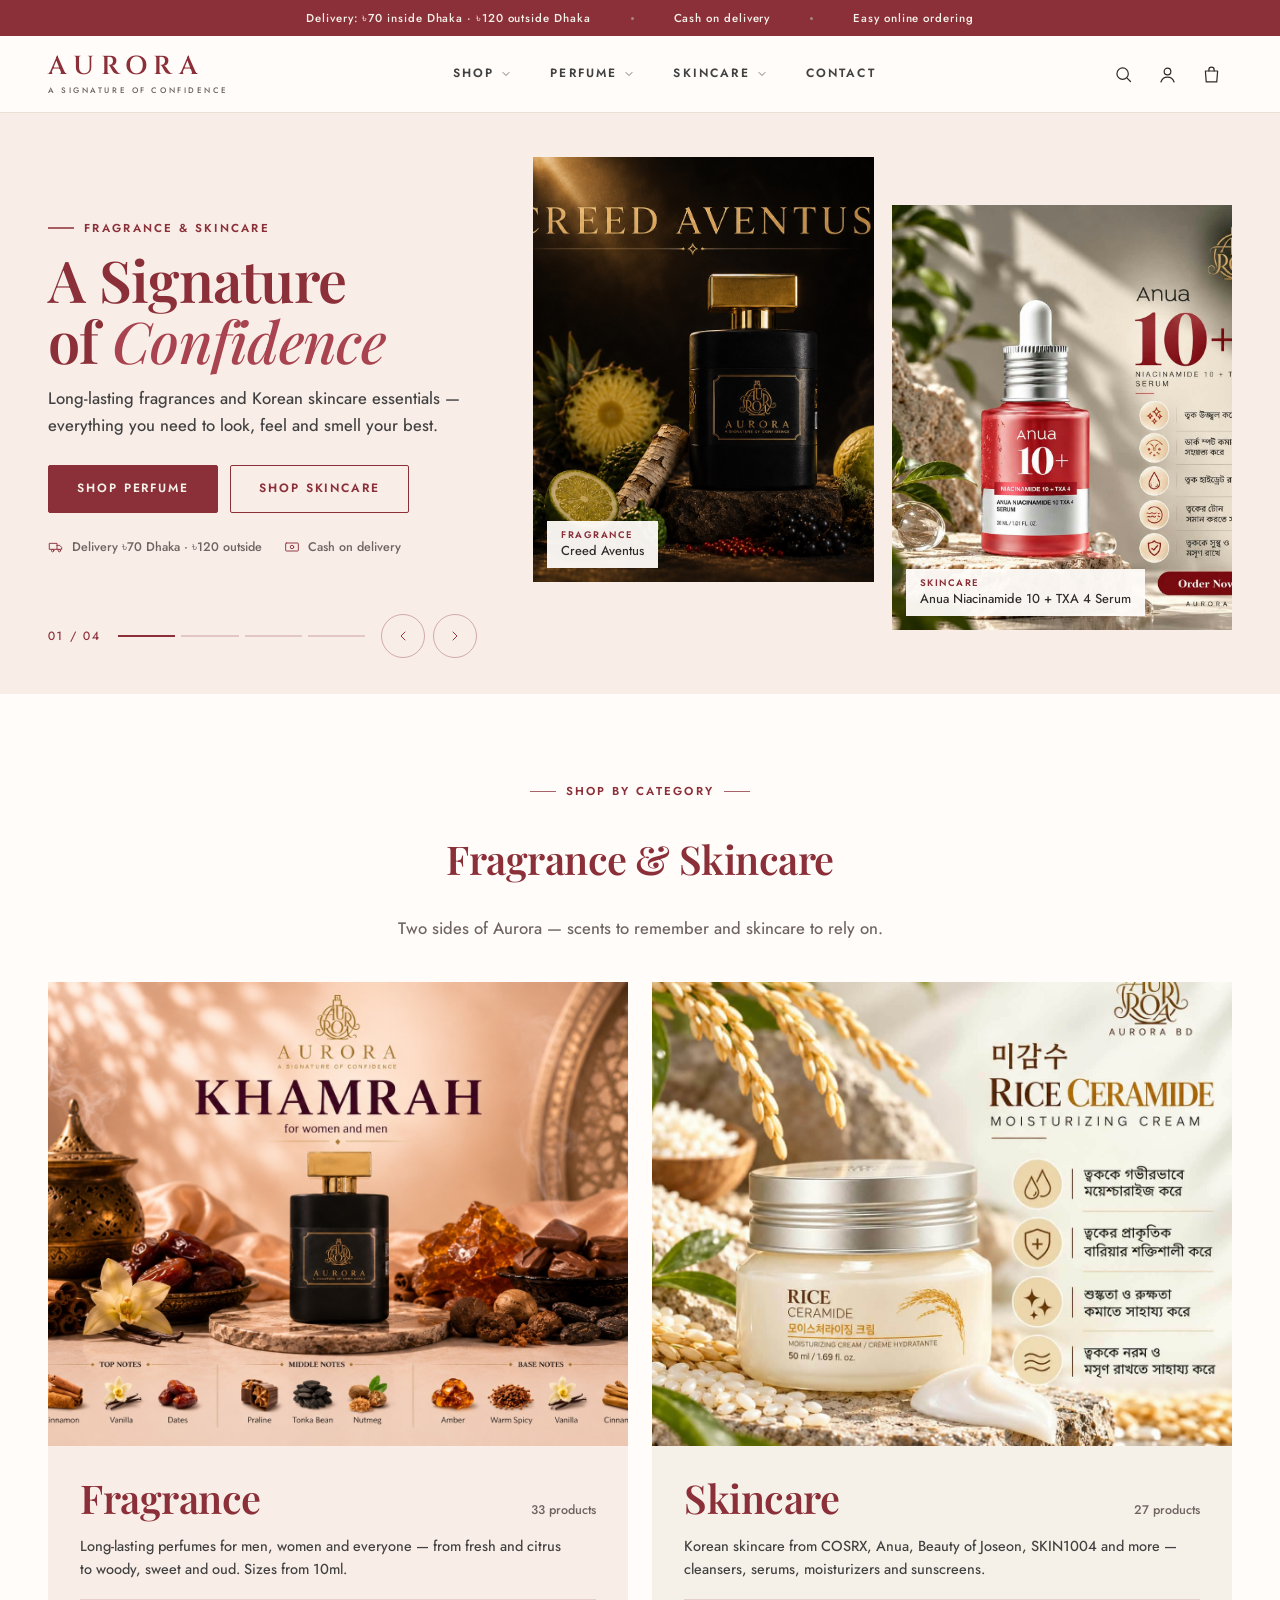
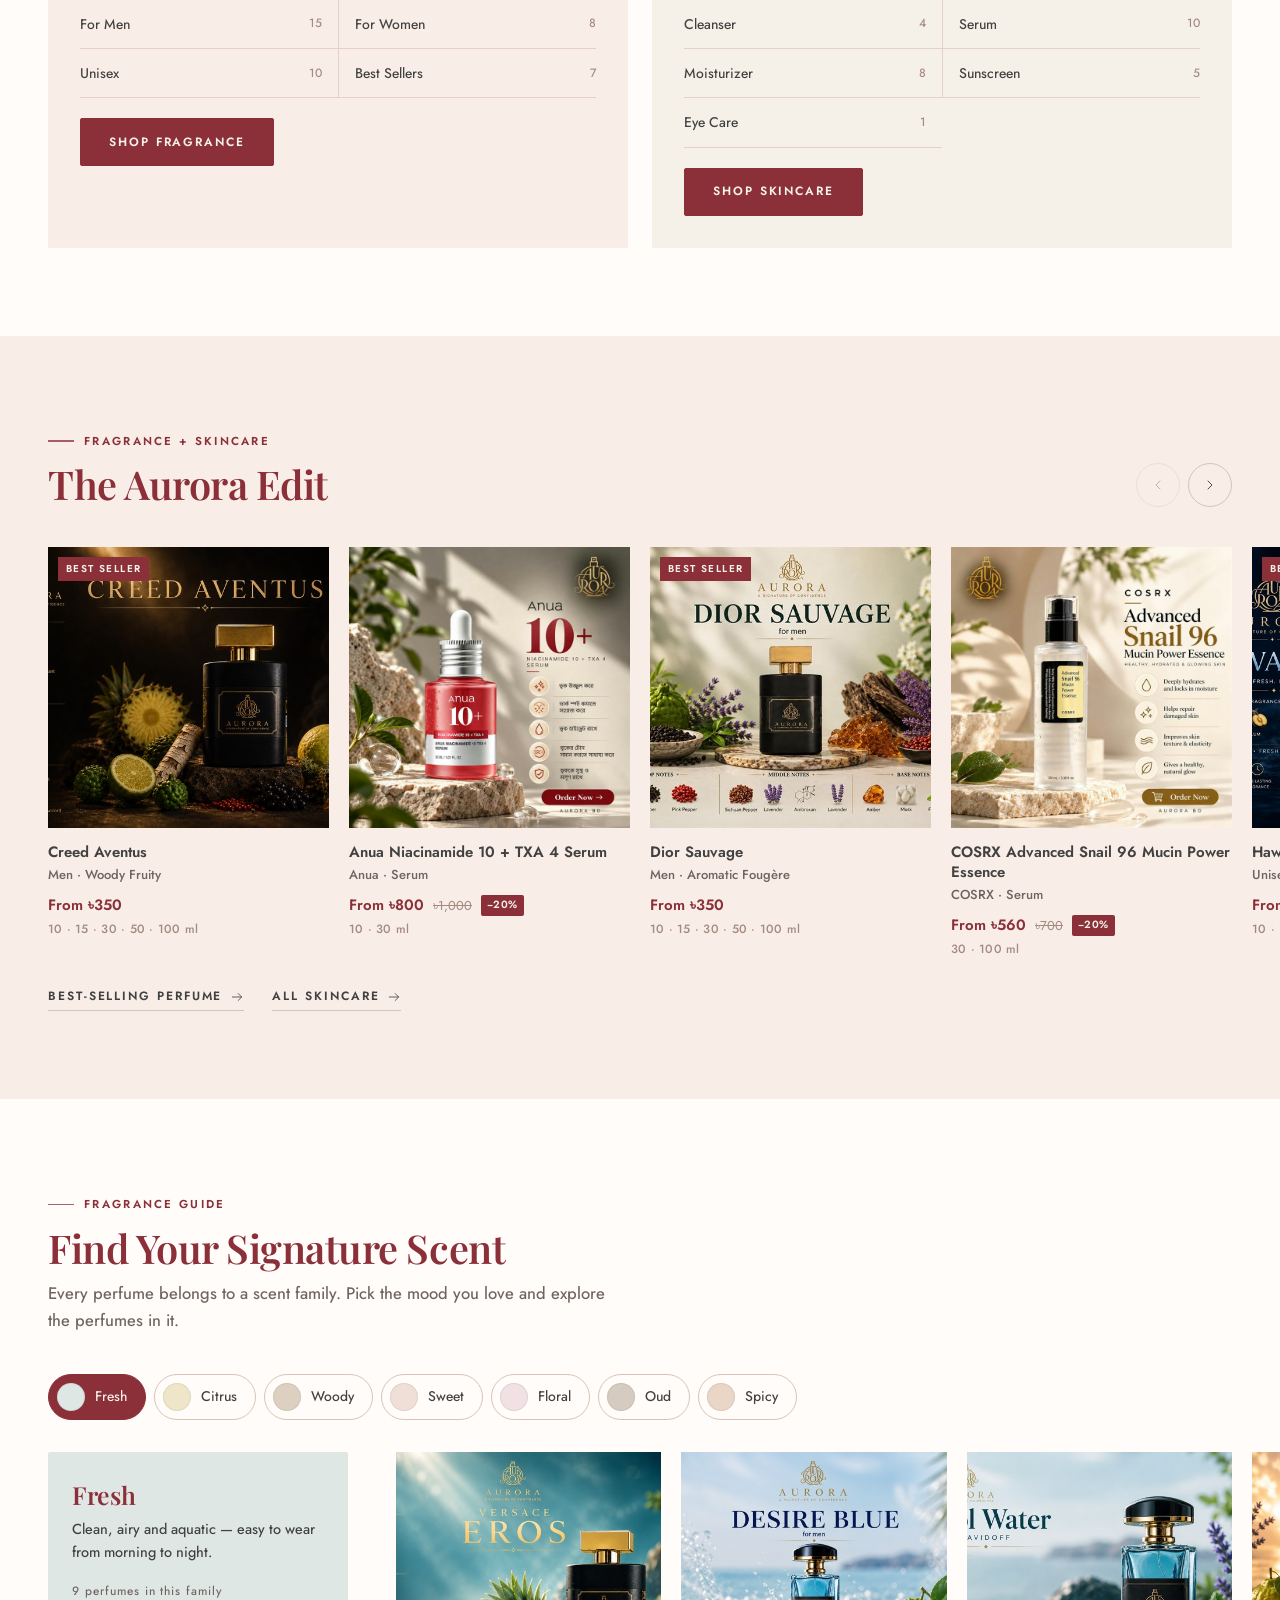
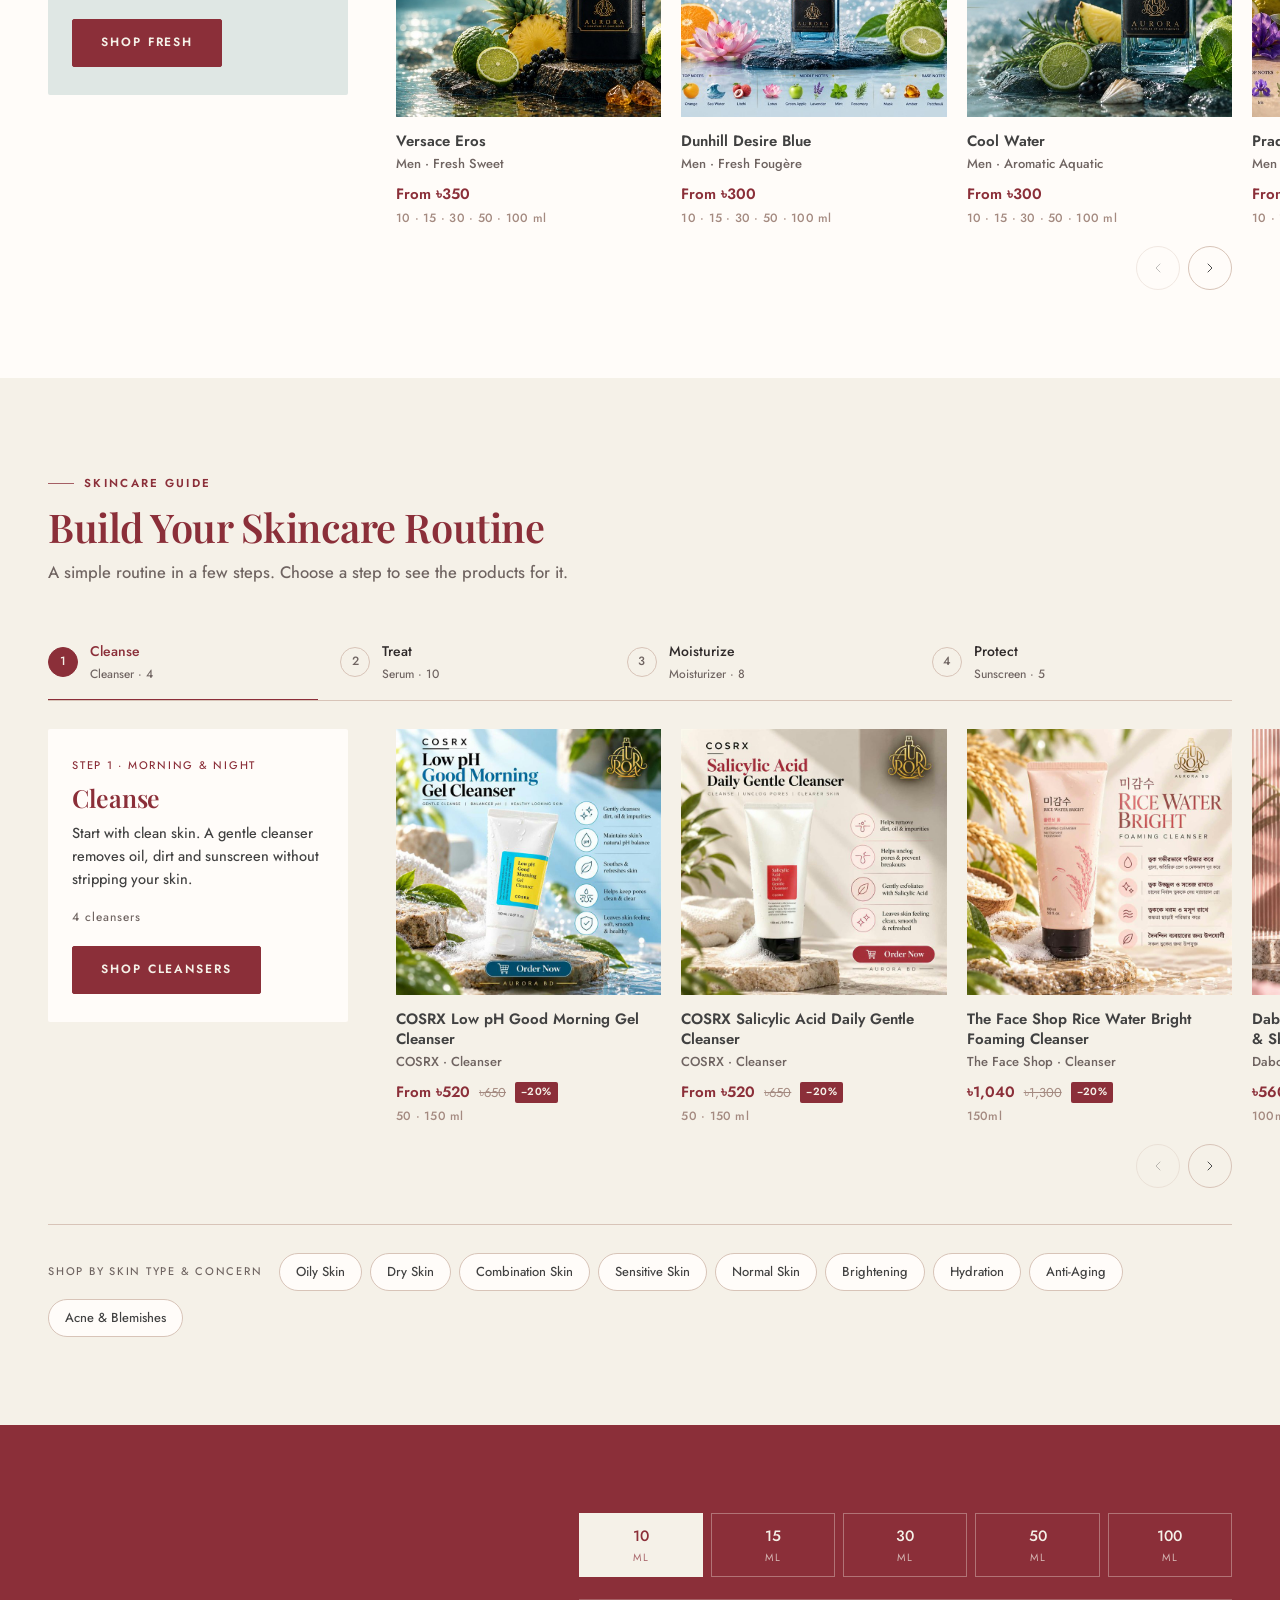
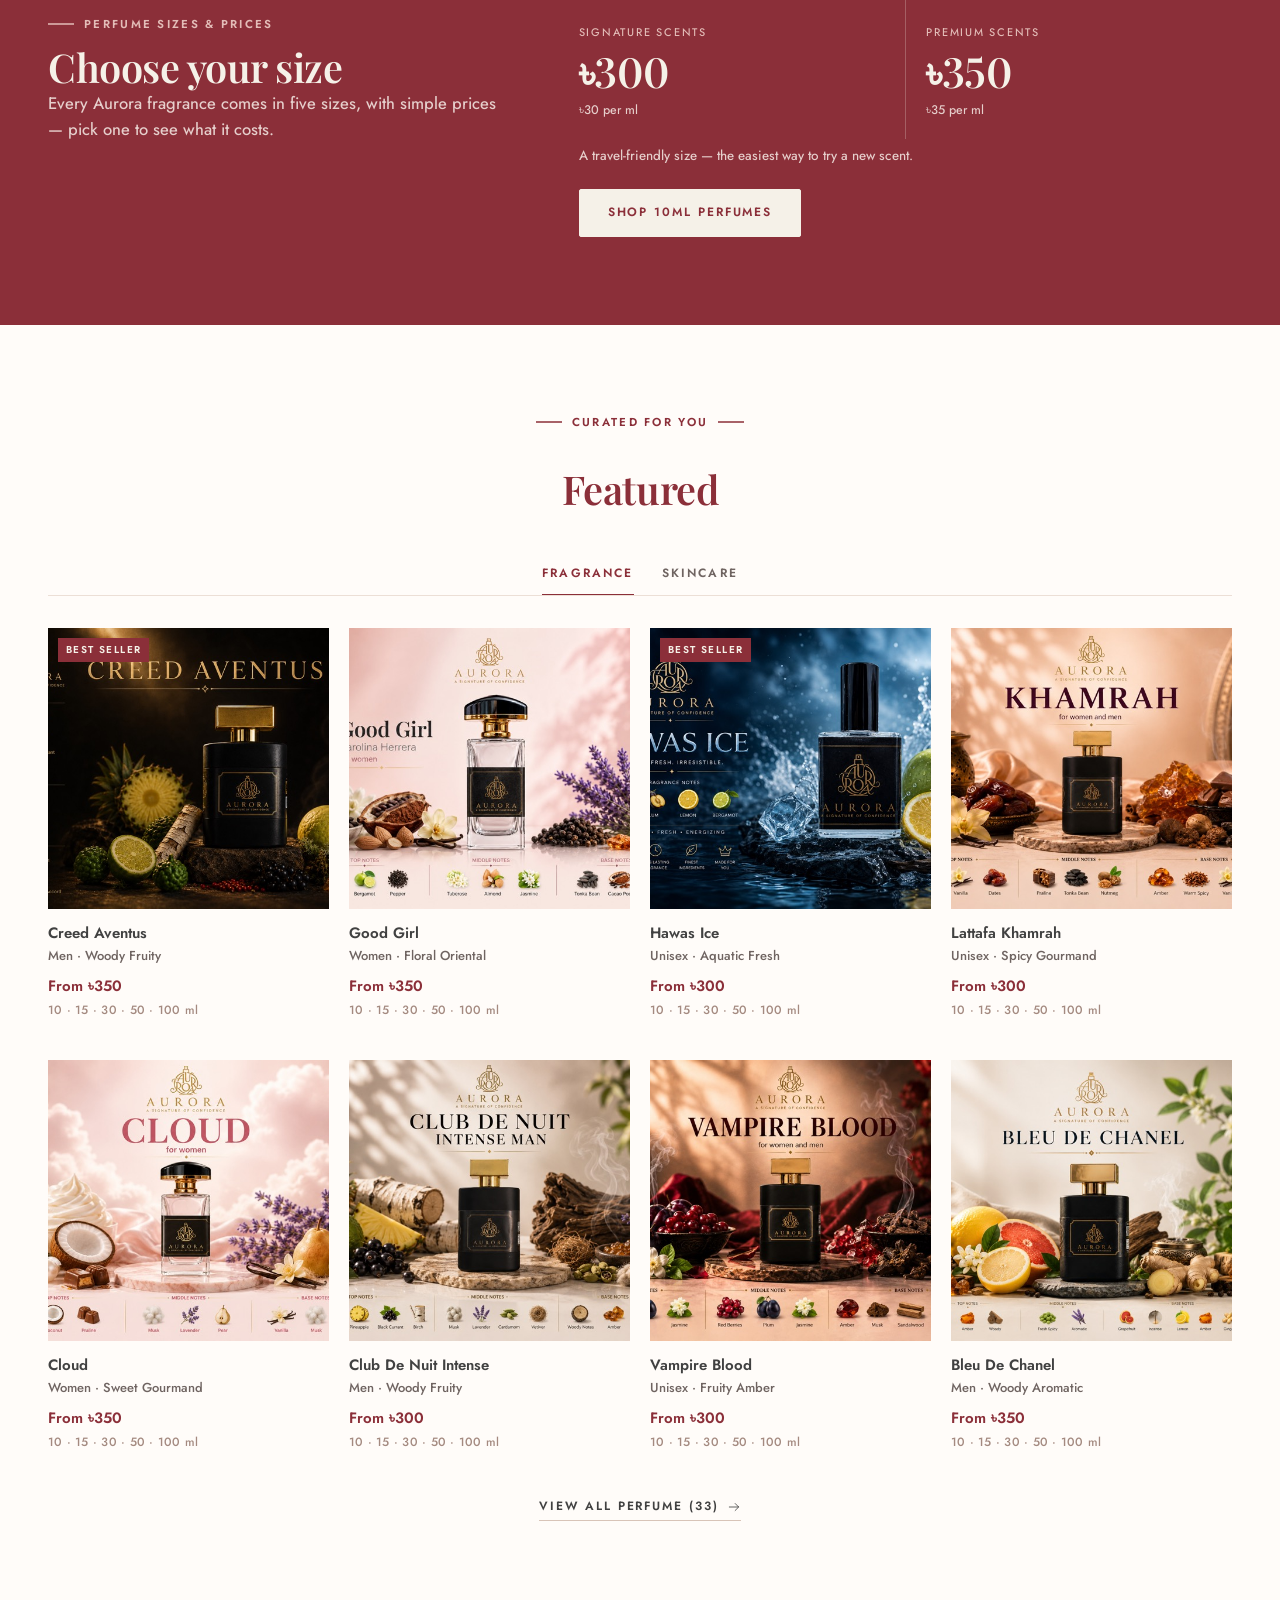
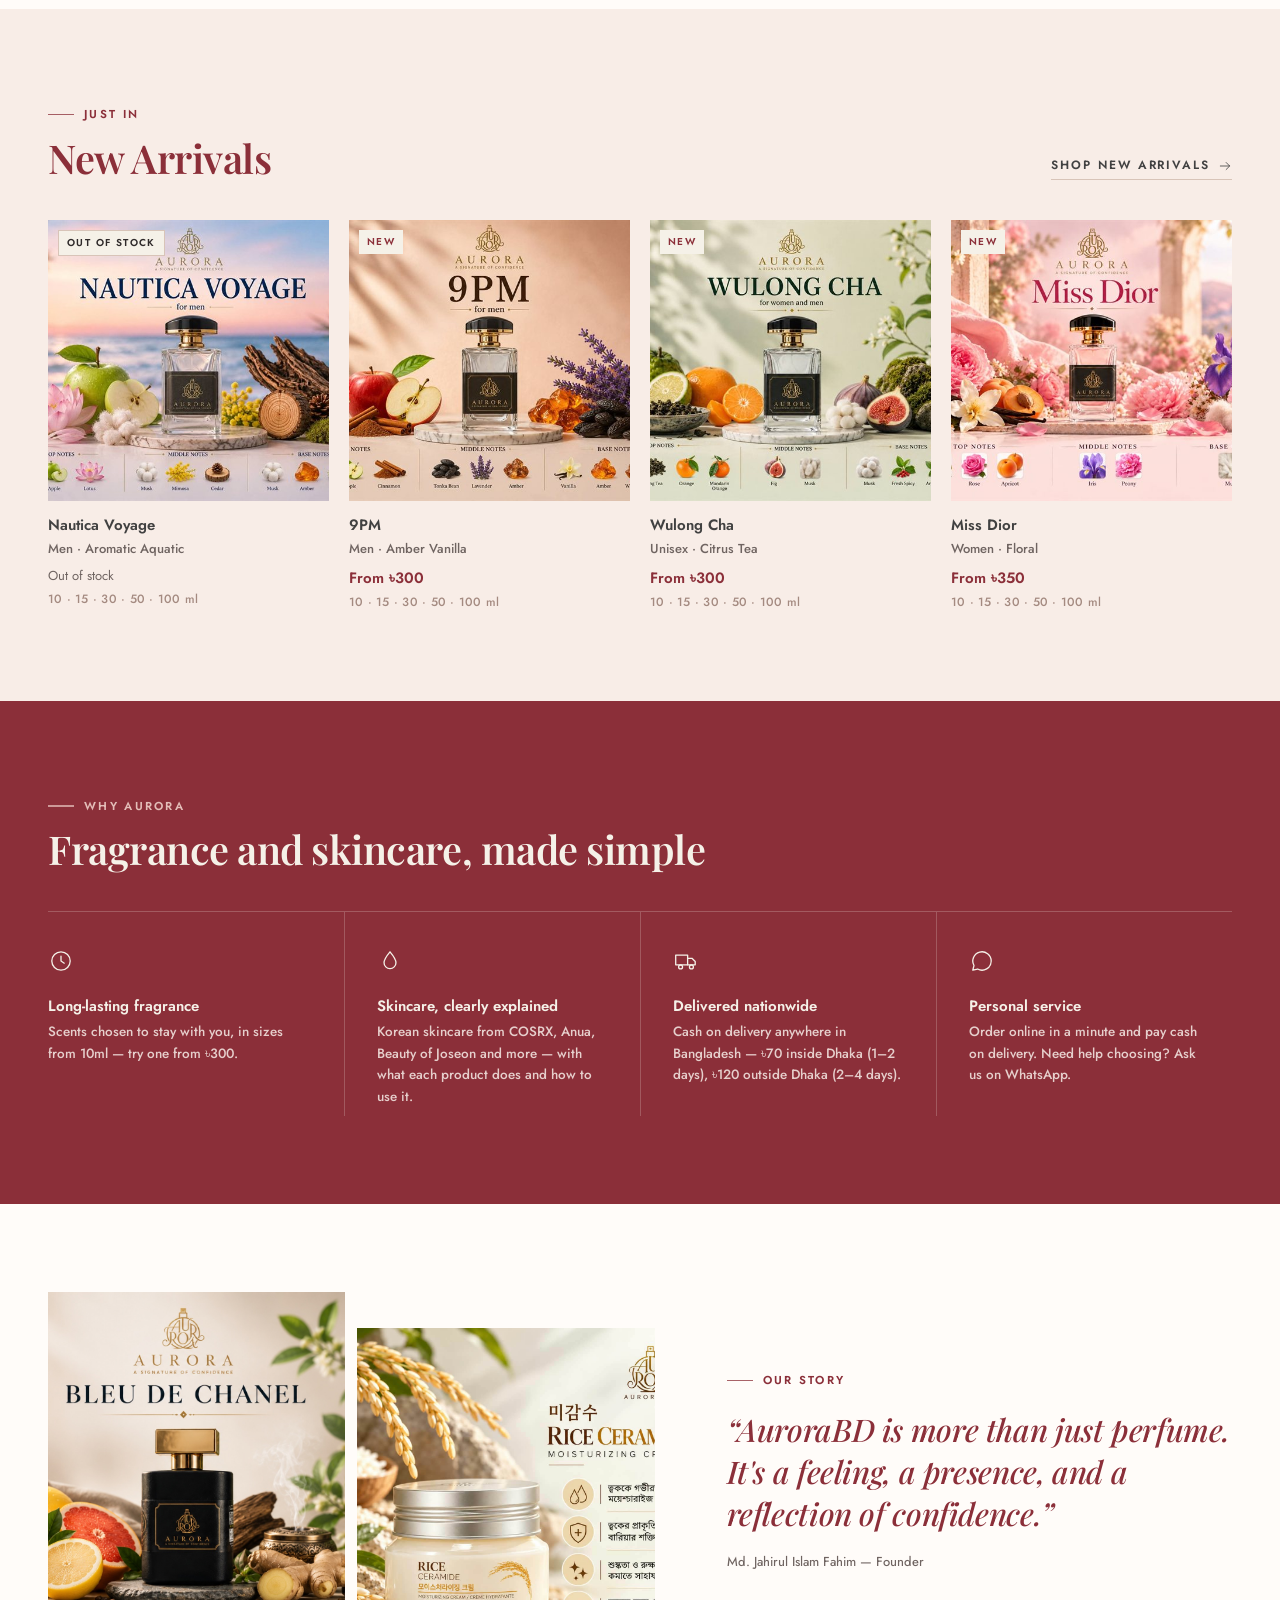
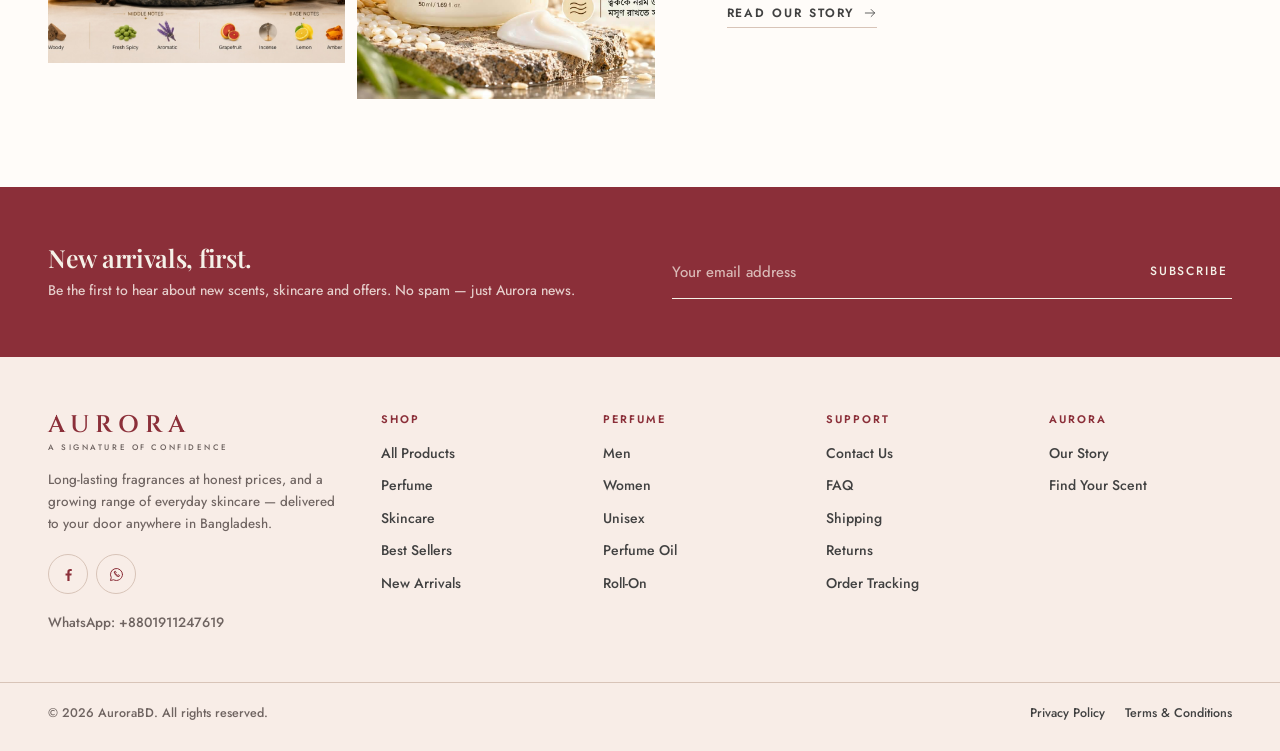
==== commit c46fcf6c: "Mark Nautica Voyage out of stock Add an outOfStock product flag: the product stays listed with an Ou" ====
--- a/index.html
+++ b/index.html
@@ -14,7 +14,7 @@
   <link rel="preconnect" href="https://fonts.googleapis.com">
   <link rel="preconnect" href="https://fonts.gstatic.com" crossorigin>
   <link href="https://fonts.googleapis.com/css2?family=Cinzel:wght@500;600&family=Jost:wght@400..700&family=Playfair+Display:ital,wght@0,500..700;1,500..700&display=swap" rel="stylesheet">
-  <link rel="stylesheet" href="css/style.css?v=22">
+  <link rel="stylesheet" href="css/style.css?v=23">
   <link rel="preload" as="image" href="images/products/full/creed-aventus.jpg">
 </head>
 <body data-page="home">
@@ -333,7 +333,7 @@
 
   <div id="site-footer"></div>
 
-  <script src="js/data.js?v=22"></script>
-  <script src="js/app.js?v=22"></script>
+  <script src="js/data.js?v=23"></script>
+  <script src="js/app.js?v=23"></script>
 </body>
 </html>
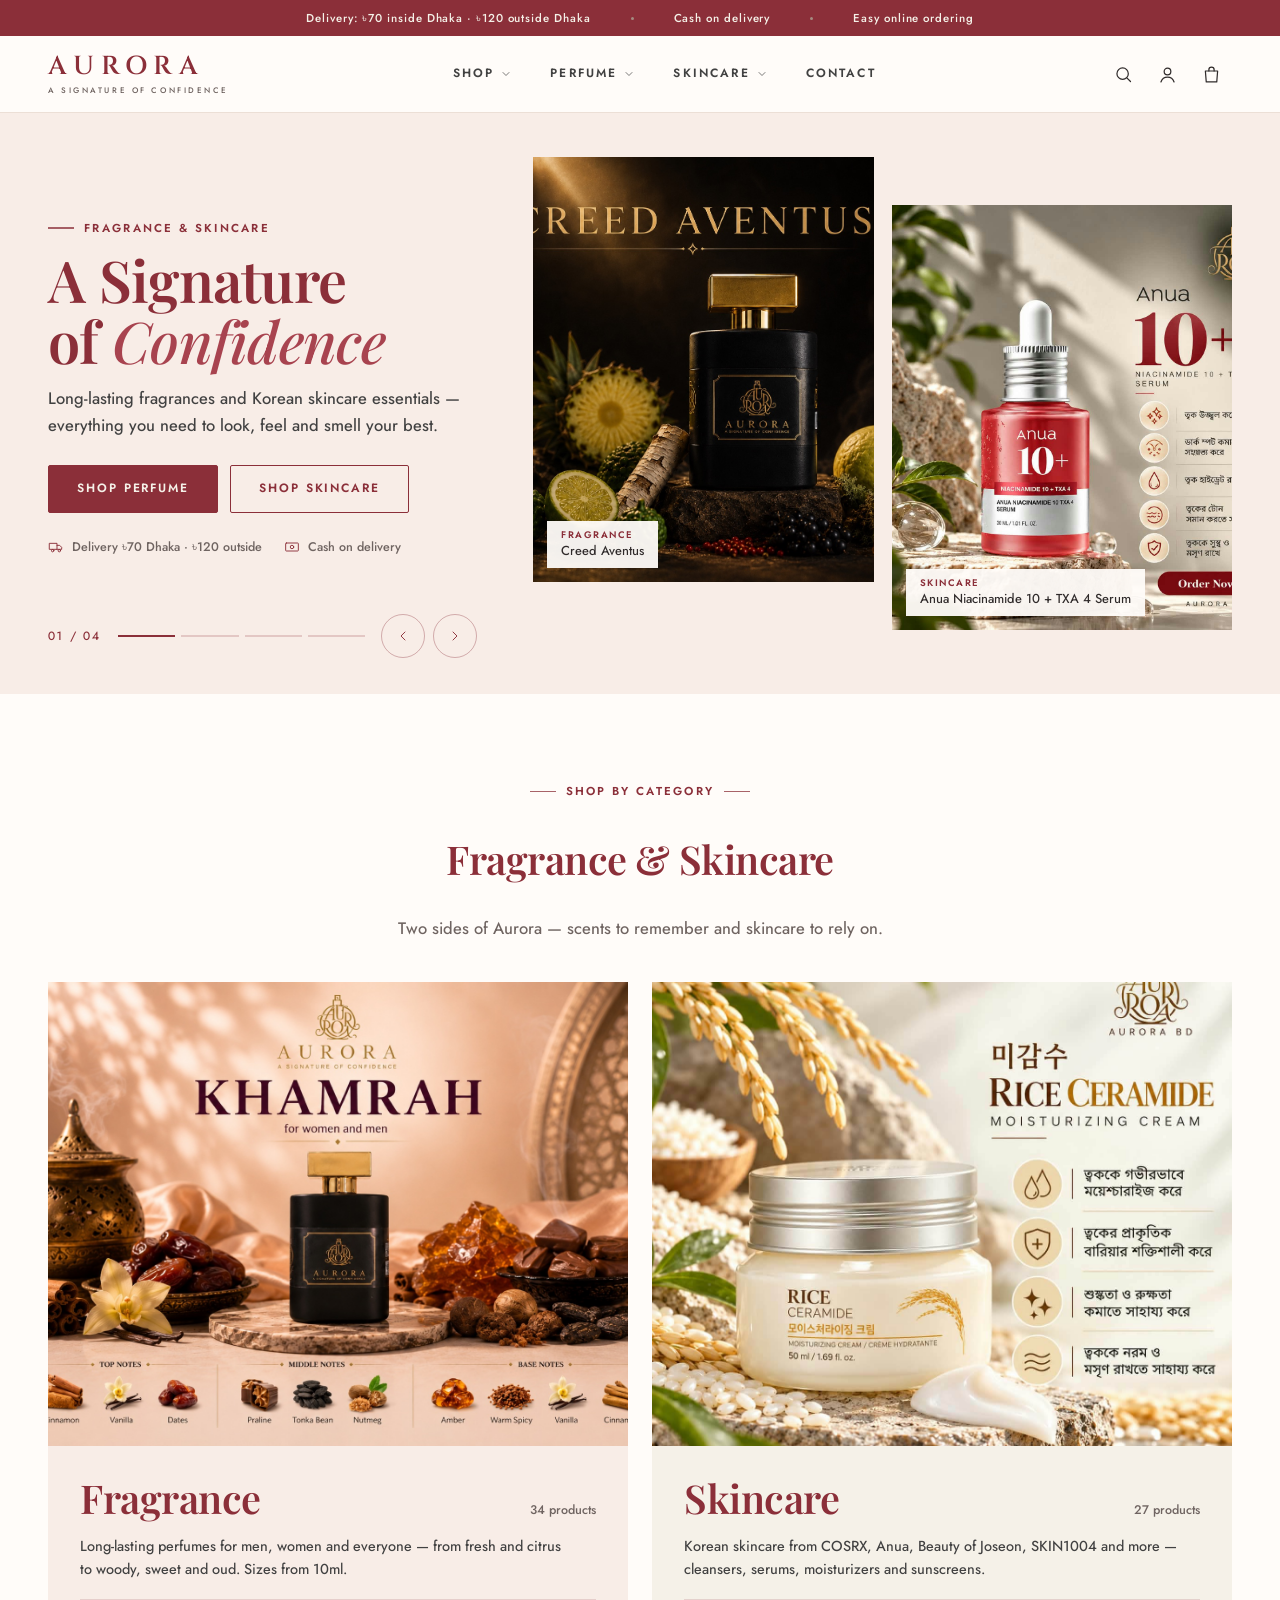
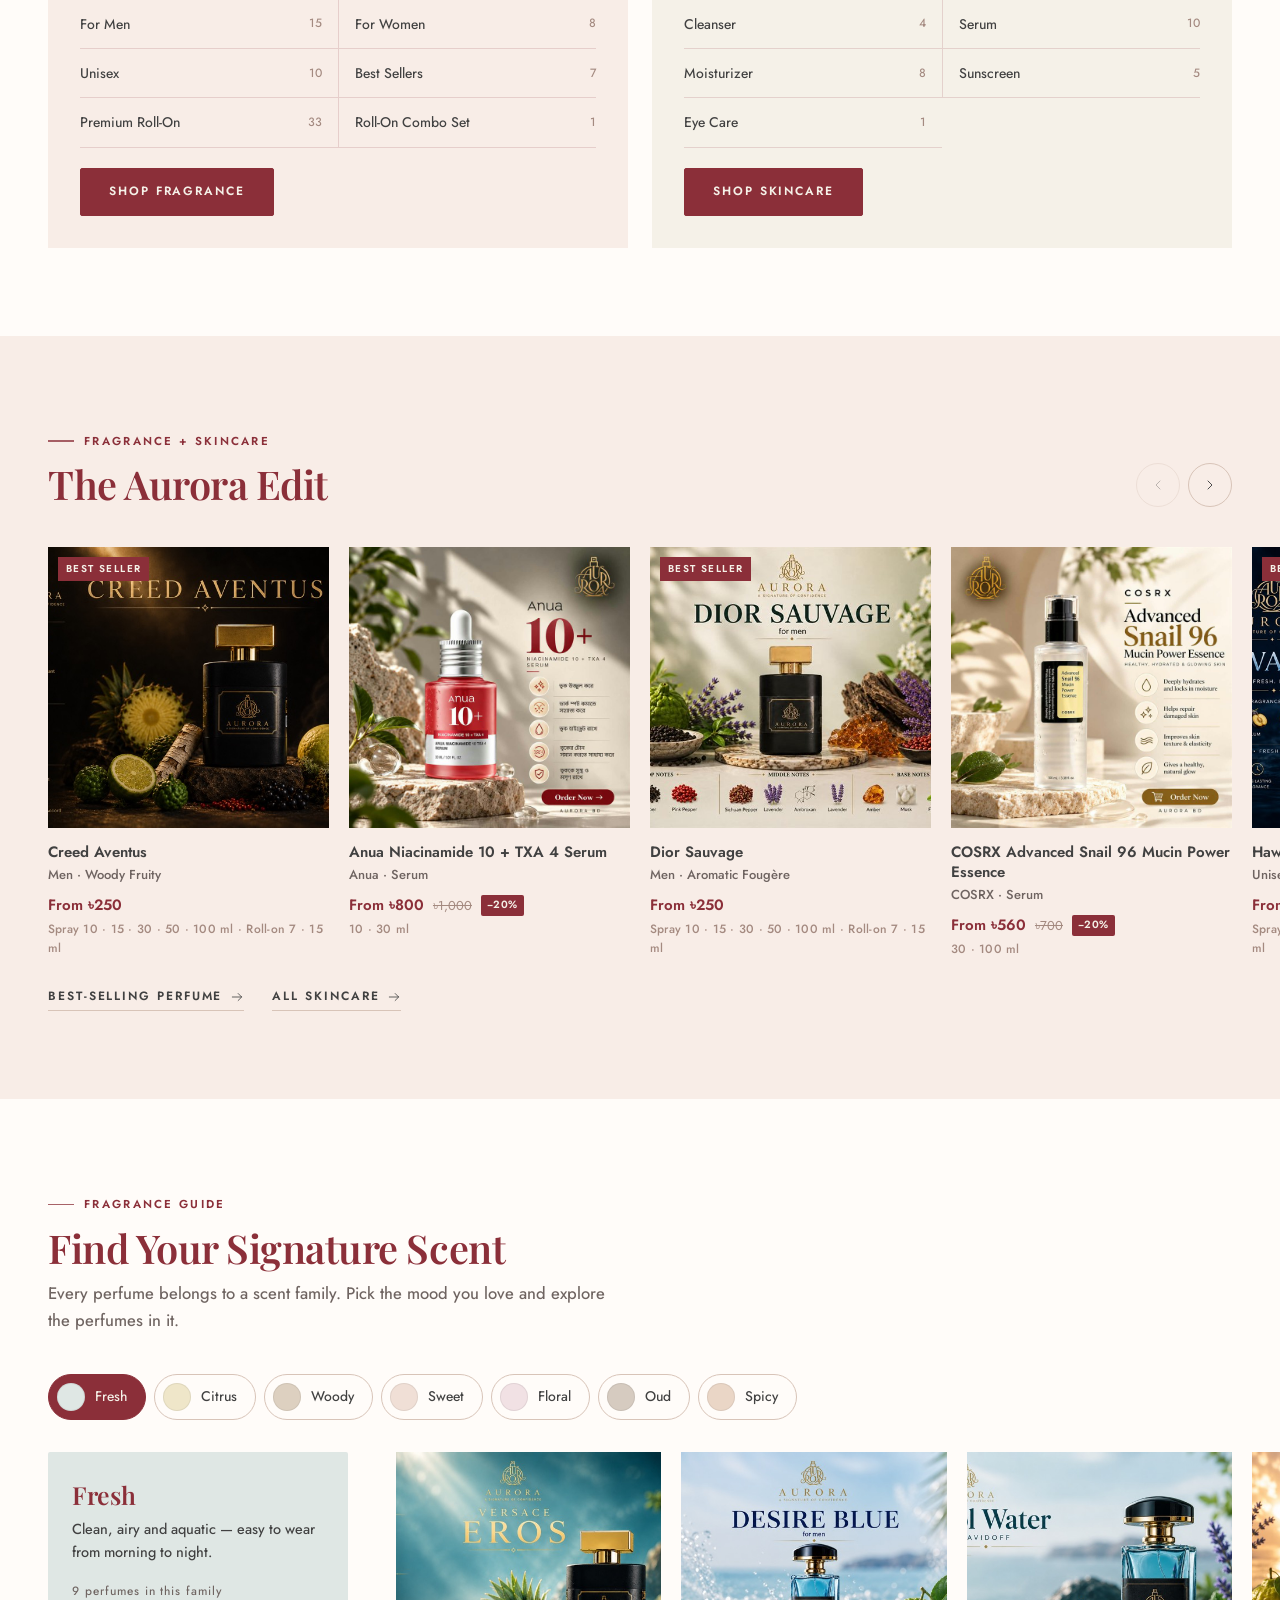
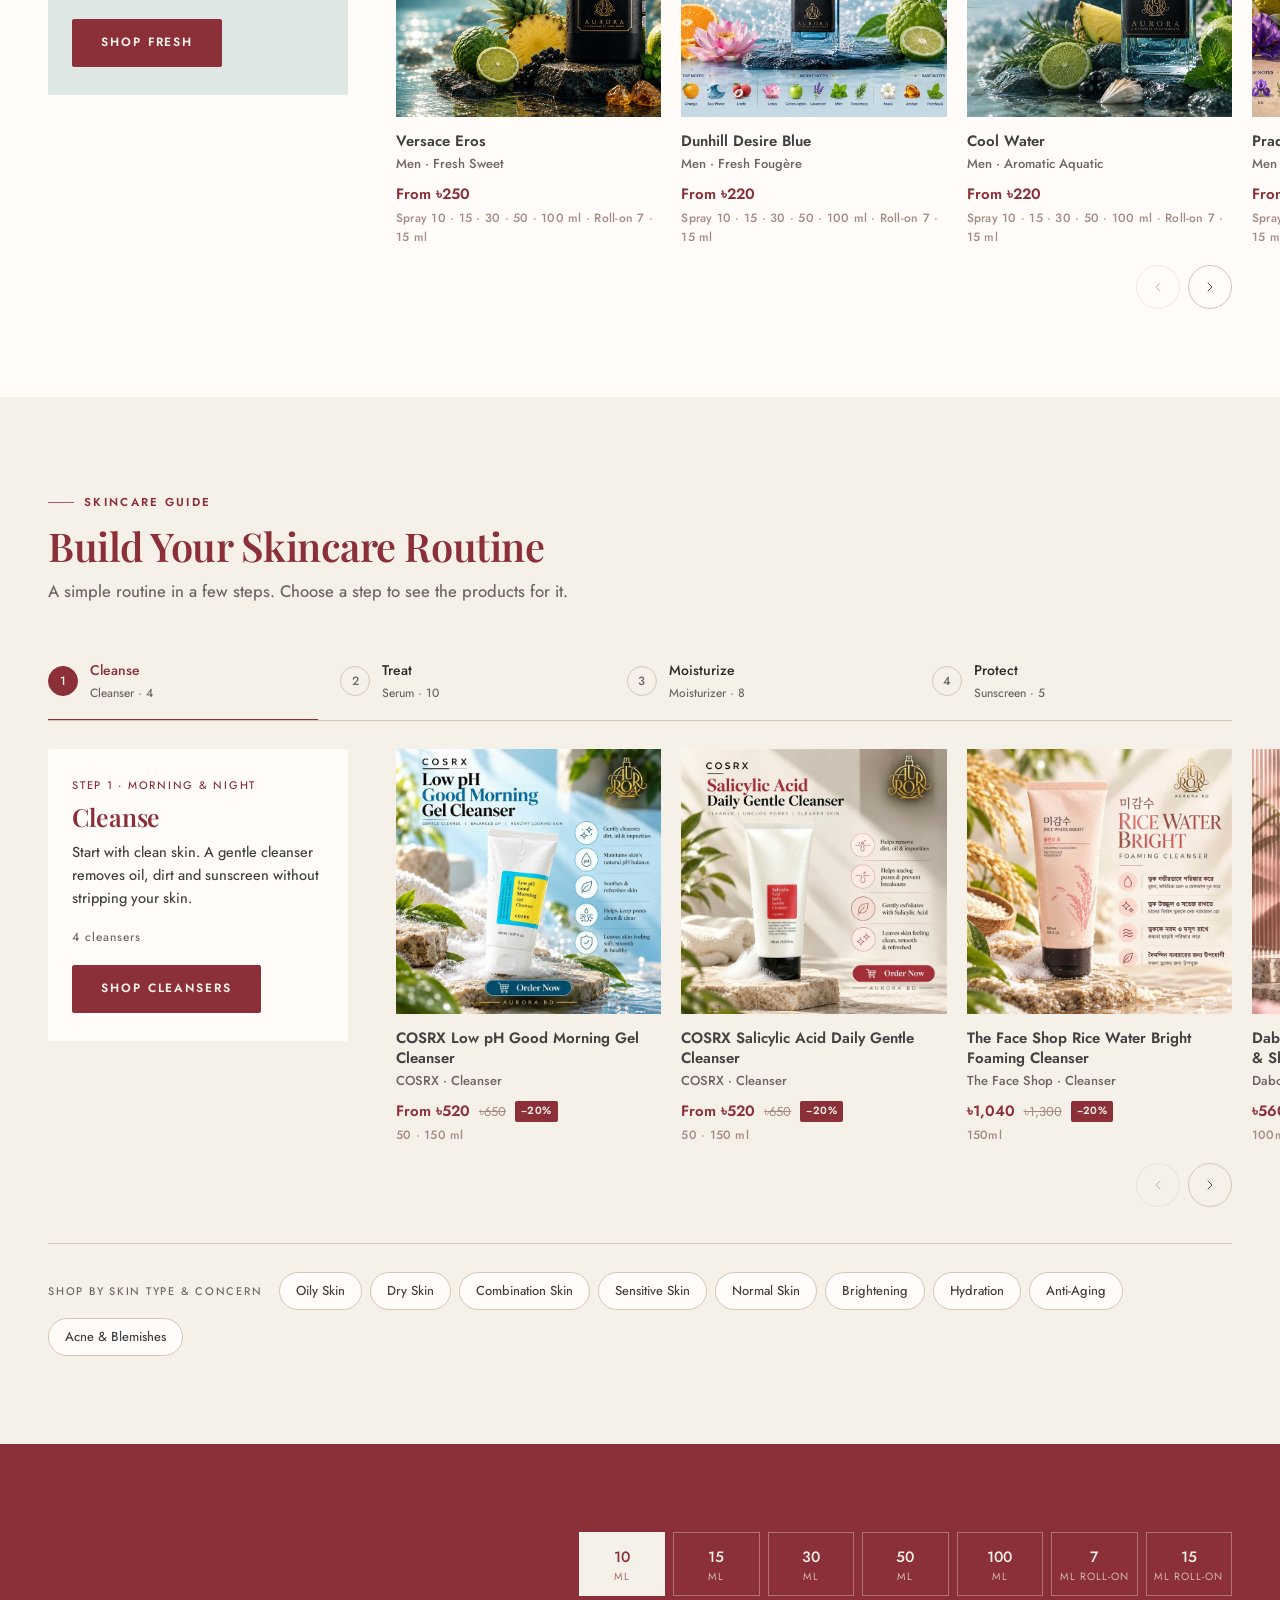
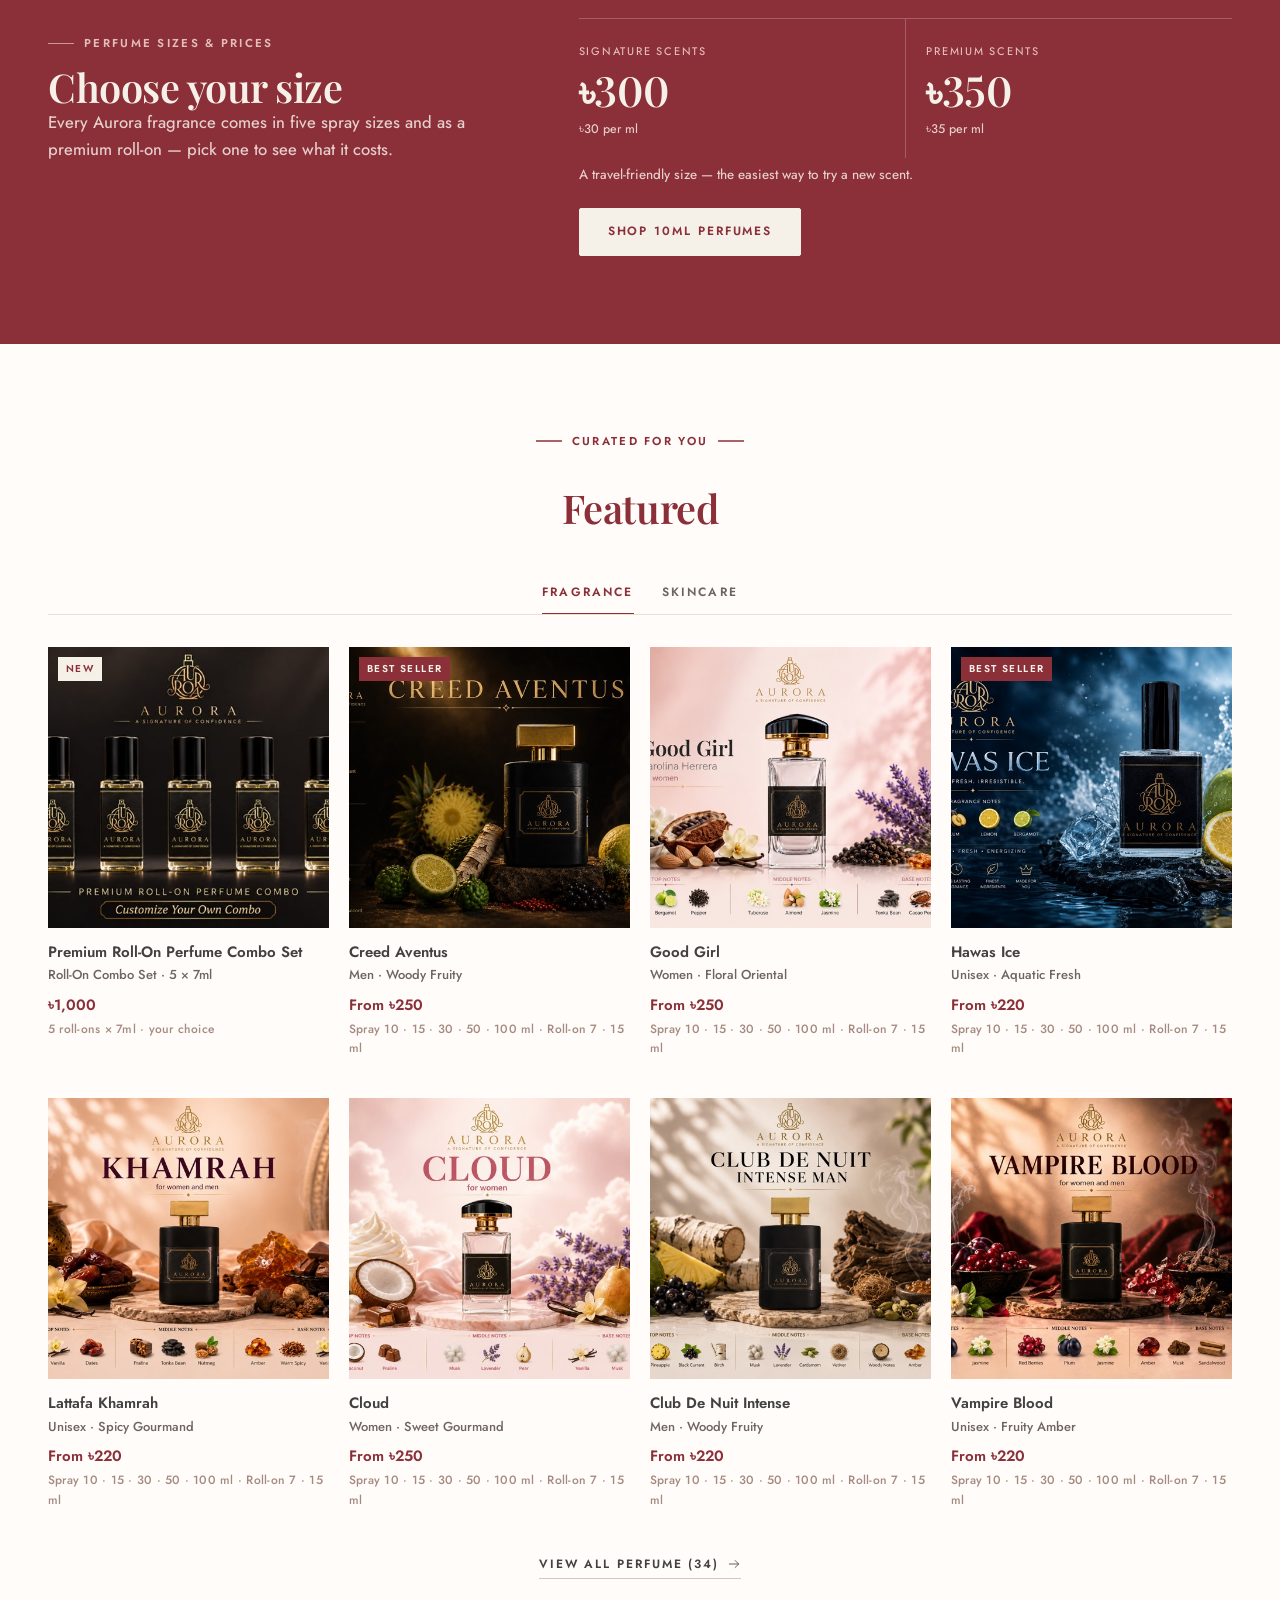
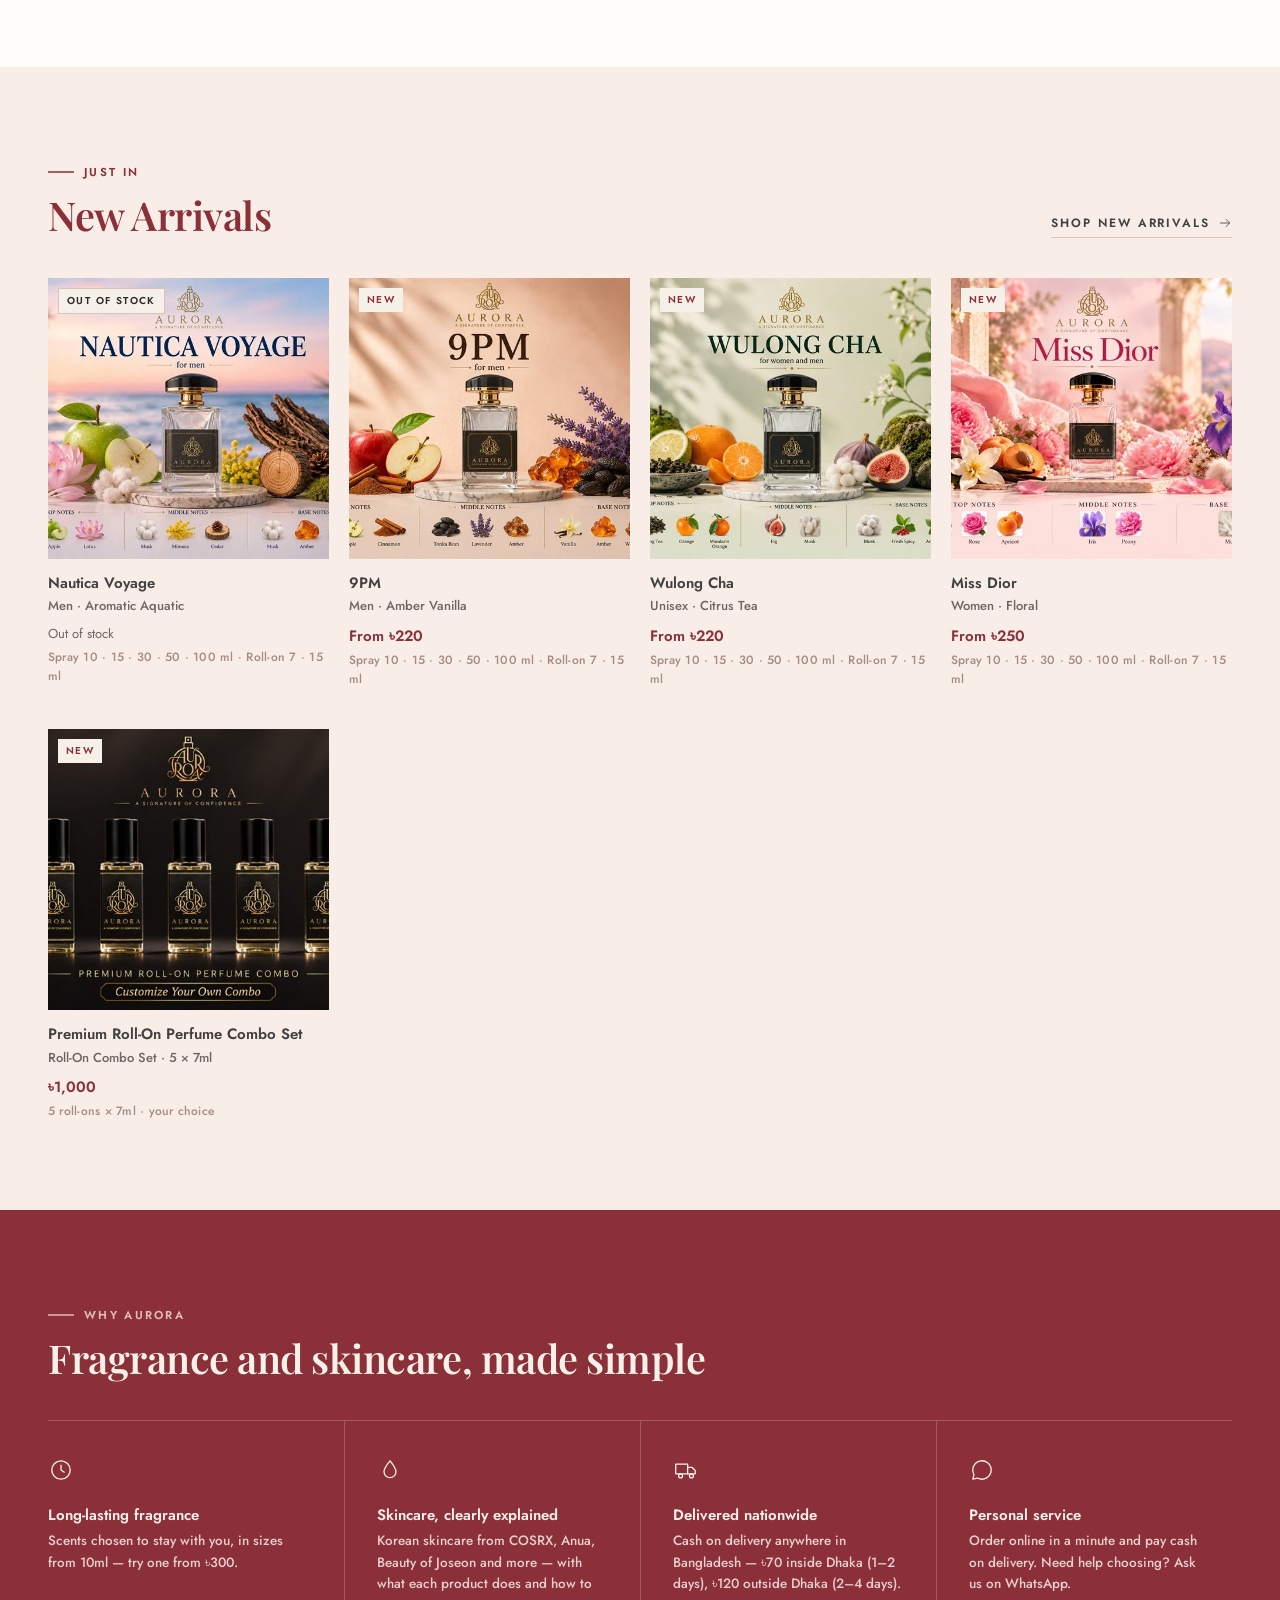
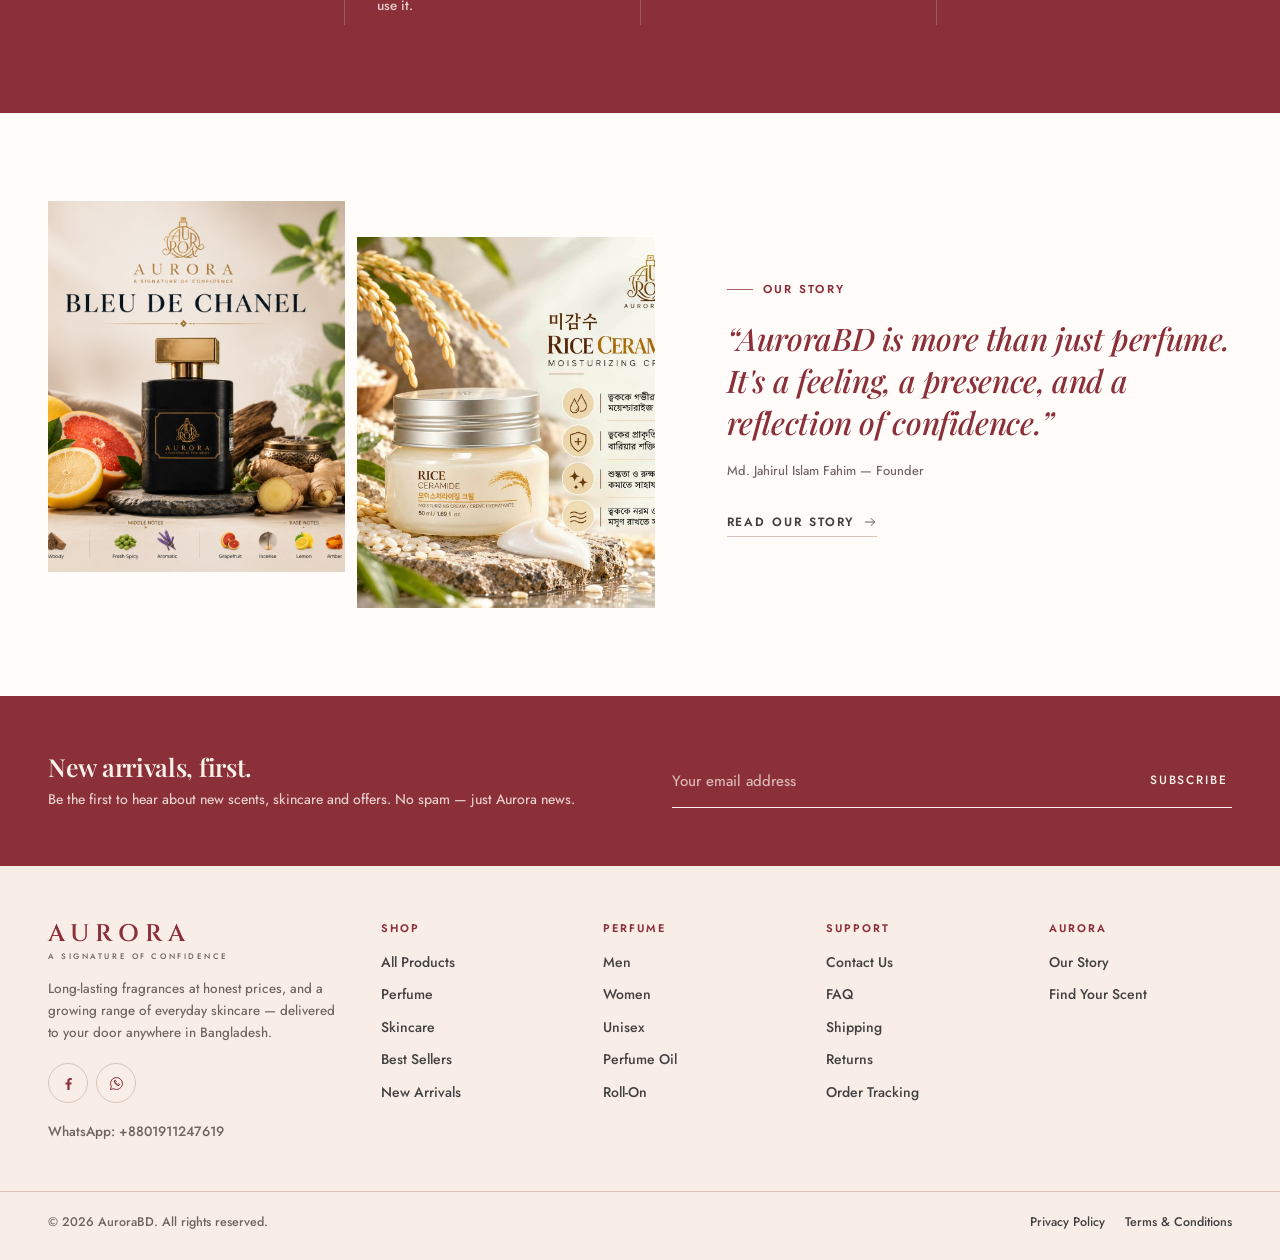
==== commit ffe63bda: "Add premium roll-on perfumes and a roll-on combo set Every perfume now offers Premium Roll-On sizes " ====
--- a/index.html
+++ b/index.html
@@ -14,7 +14,7 @@
   <link rel="preconnect" href="https://fonts.googleapis.com">
   <link rel="preconnect" href="https://fonts.gstatic.com" crossorigin>
   <link href="https://fonts.googleapis.com/css2?family=Cinzel:wght@500;600&family=Jost:wght@400..700&family=Playfair+Display:ital,wght@0,500..700;1,500..700&display=swap" rel="stylesheet">
-  <link rel="stylesheet" href="css/style.css?v=23">
+  <link rel="stylesheet" href="css/style.css?v=25">
   <link rel="preload" as="image" href="images/products/full/creed-aventus.jpg">
 </head>
 <body data-page="home">
@@ -227,7 +227,7 @@
         <div data-reveal>
           <span class="eyebrow">Perfume sizes &amp; prices</span>
           <h2 class="h2" id="size-title">Choose your size</h2>
-          <p class="lede">Every Aurora fragrance comes in five sizes, with simple prices — pick one to see what it costs.</p>
+          <p class="lede">Every Aurora fragrance comes in five spray sizes and as a premium roll-on — pick one to see what it costs.</p>
         </div>
         <div data-reveal>
           <div class="size-picker" id="sizePicker" role="radiogroup" aria-label="Bottle size"></div>
@@ -333,7 +333,7 @@
 
   <div id="site-footer"></div>
 
-  <script src="js/data.js?v=23"></script>
-  <script src="js/app.js?v=23"></script>
+  <script src="js/data.js?v=25"></script>
+  <script src="js/app.js?v=25"></script>
 </body>
 </html>
--- a/css/style.css
+++ b/css/style.css
@@ -1022,3 +1022,49 @@
 .zone-field.has-error .zone-opt span { border-color: #9a3b2c; }
 .zone-field.has-error .err { display: block; }
 .ship-note span { line-height: 1.45; }
+
+/* ============================================================
+   SPRAY + ROLL-ON SIZES, ROLL-ON COMBO SET
+   ============================================================ */
+.size-picker { grid-template-columns: repeat(var(--opts, 5), minmax(0, 1fr)); }
+@media (max-width: 599px) { .size-picker { grid-template-columns: repeat(3, minmax(0, 1fr)); } }
+.size-picker button small { text-align: center; line-height: 1.2; }
+
+.variant-group { font-size: 11px; font-weight: 600; letter-spacing: 0.14em; text-transform: uppercase; color: var(--muted); margin: 4px 0 8px; }
+.variant-group:not(:first-child) { margin-top: 6px; }
+.variant-grid + .variant-group { margin-top: -8px; }
+.pcard-sizes .grp { display: block; font-size: 10px; font-weight: 600; letter-spacing: 0.14em; text-transform: uppercase; color: var(--muted); margin: 2px 0 5px; }
+.pcard-sizes .sizes + .grp { margin-top: 8px; }
+
+.picks { display: block; color: var(--muted); font-size: 12px; line-height: 1.4; }
+.cart-line .v.picks { margin-top: -6px; }
+
+.combo-builder { border: 1px solid var(--line); background: var(--white); padding: 16px; margin-bottom: 22px; }
+.combo-builder .opt-head span { font-weight: 600; color: var(--wine); }
+.combo-slots { display: grid; gap: 6px; margin: 4px 0 16px; counter-reset: none; }
+.combo-slots li { display: flex; align-items: center; gap: 10px; min-height: 42px; padding: 6px 8px 6px 6px; border: 1px dashed var(--line-strong); font-size: 14px; }
+.combo-slots li em { color: var(--taupe); font-style: normal; font-size: 13px; }
+.combo-slots li.filled { border-style: solid; border-color: var(--wine); background: var(--accent-soft); }
+.combo-slots li strong { font-weight: 600; flex: 1; min-width: 0; }
+.combo-slots .n { width: 26px; height: 26px; border-radius: 50%; border: 1px solid var(--line-strong); display: grid; place-items: center; font-size: 12px; font-weight: 600; flex: none; }
+.combo-slots li.filled .n { background: var(--wine); border-color: var(--wine); color: var(--on-wine); }
+.combo-slots li button { width: 30px; height: 30px; display: grid; place-items: center; color: var(--muted); flex: none; }
+.combo-slots li button:hover { color: var(--wine); }
+.combo-slots li button .icon { width: 14px; height: 14px; }
+.combo-tabs { display: flex; gap: 6px; margin-bottom: 10px; }
+.combo-tabs button { flex: 1; min-height: 38px; border: 1px solid var(--line-strong); font-size: 13px; font-weight: 600; transition: all .2s var(--ease); }
+.combo-tabs button span { font-weight: 500; color: var(--muted); }
+.combo-tabs button[aria-selected="true"] { background: var(--wine); border-color: var(--wine); color: var(--on-wine); }
+.combo-tabs button[aria-selected="true"] span { color: #e6cfcc; }
+.combo-choices { display: grid; grid-template-columns: repeat(2, minmax(0, 1fr)); gap: 6px; max-height: 300px; overflow-y: auto; padding-right: 2px; }
+.combo-chip { display: flex; align-items: center; gap: 8px; text-align: left; padding: 9px 10px; border: 1px solid var(--line); background: var(--bg); font-size: 13.5px; font-weight: 600; line-height: 1.25; transition: border-color .2s var(--ease), background .2s var(--ease); }
+.combo-chip small { display: block; font-size: 11.5px; font-weight: 500; color: var(--muted); }
+.combo-chip:hover:not([disabled]) { border-color: var(--wine); }
+.combo-chip.is-on { border-color: var(--wine); background: var(--accent-soft); color: var(--wine); }
+.combo-chip .icon { width: 15px; height: 15px; flex: none; }
+.combo-chip[disabled] { opacity: .45; cursor: not-allowed; }
+.combo-hint { font-size: 12.5px; color: var(--muted); margin-top: 10px; font-weight: 500; }
+.combo-steps { display: grid; gap: 10px; counter-reset: s; }
+.combo-steps li { counter-increment: s; display: grid; grid-template-columns: 30px 1fr; font-size: 15px; }
+.combo-steps li::before { content: counter(s); width: 24px; height: 24px; border-radius: 50%; background: var(--wine); color: var(--on-wine); font-size: 12px; font-weight: 600; display: grid; place-items: center; }
+.combo-steps strong { font-weight: 600; }
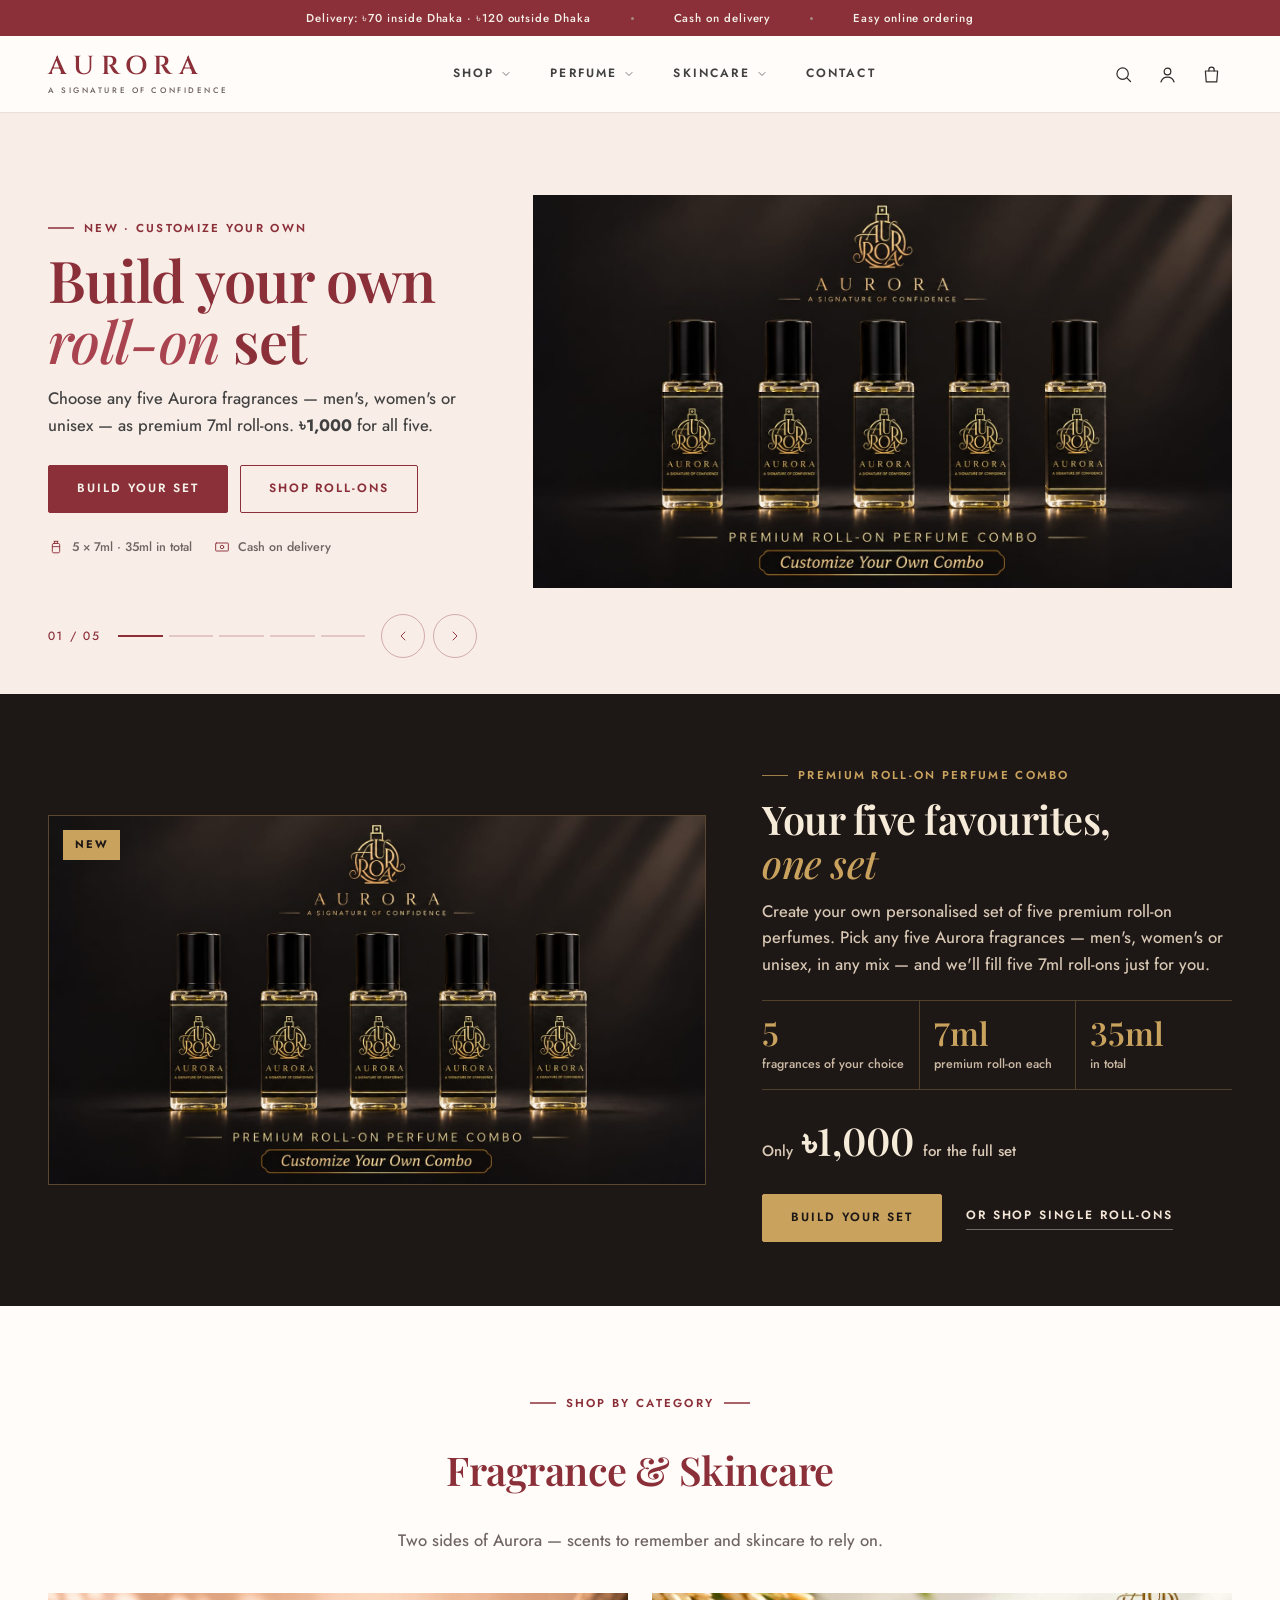
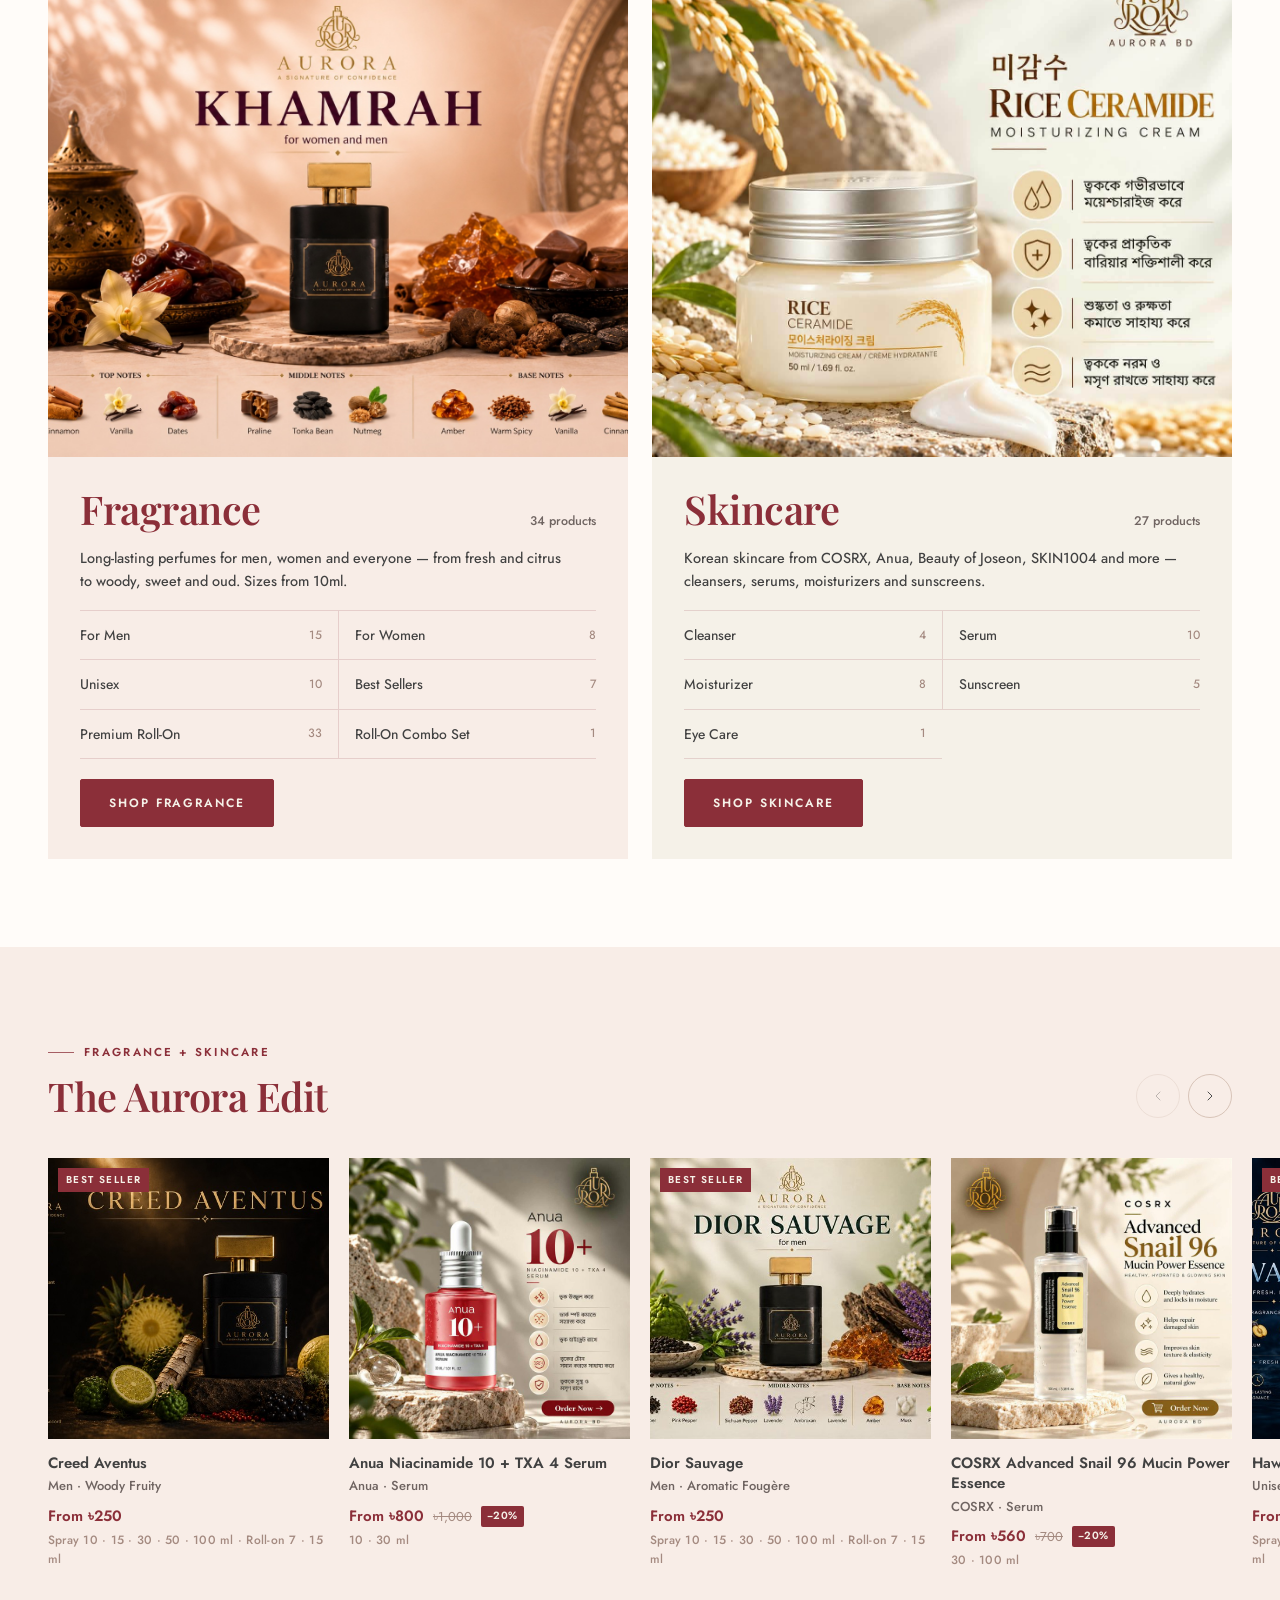
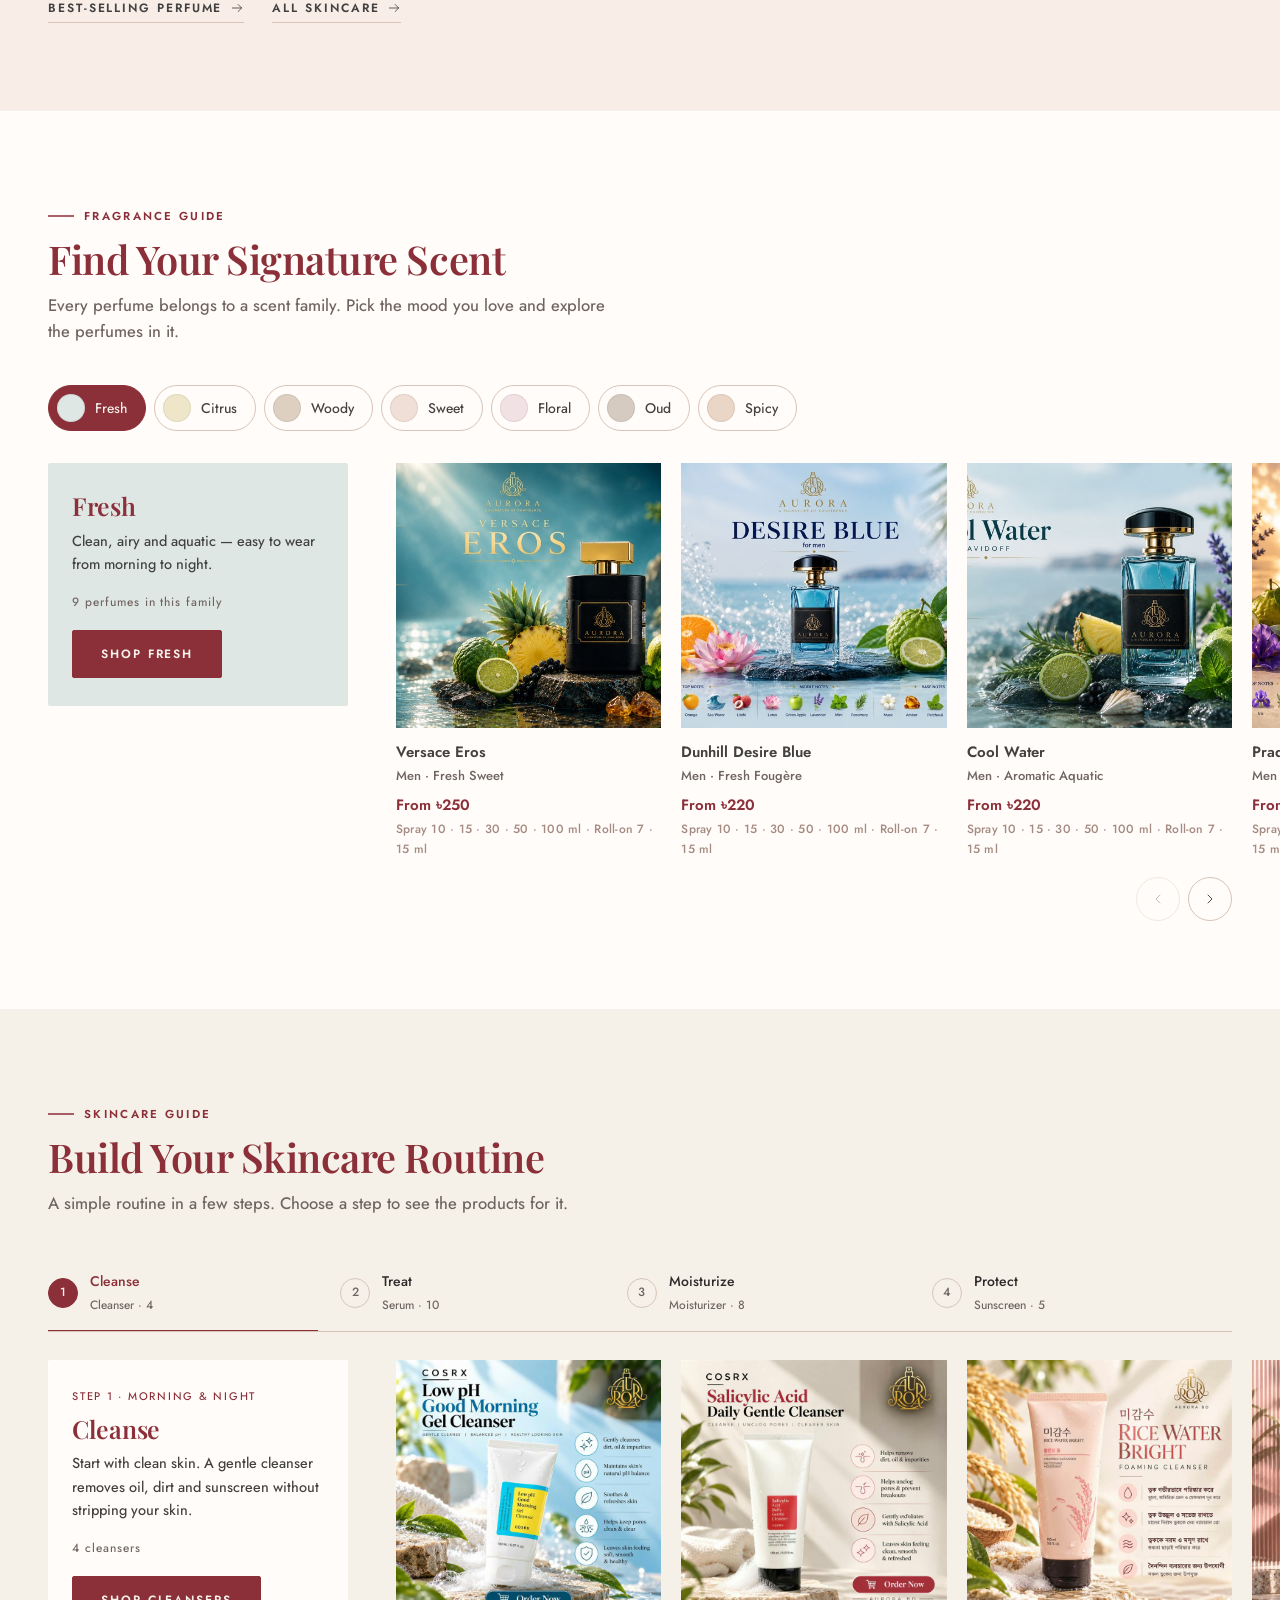
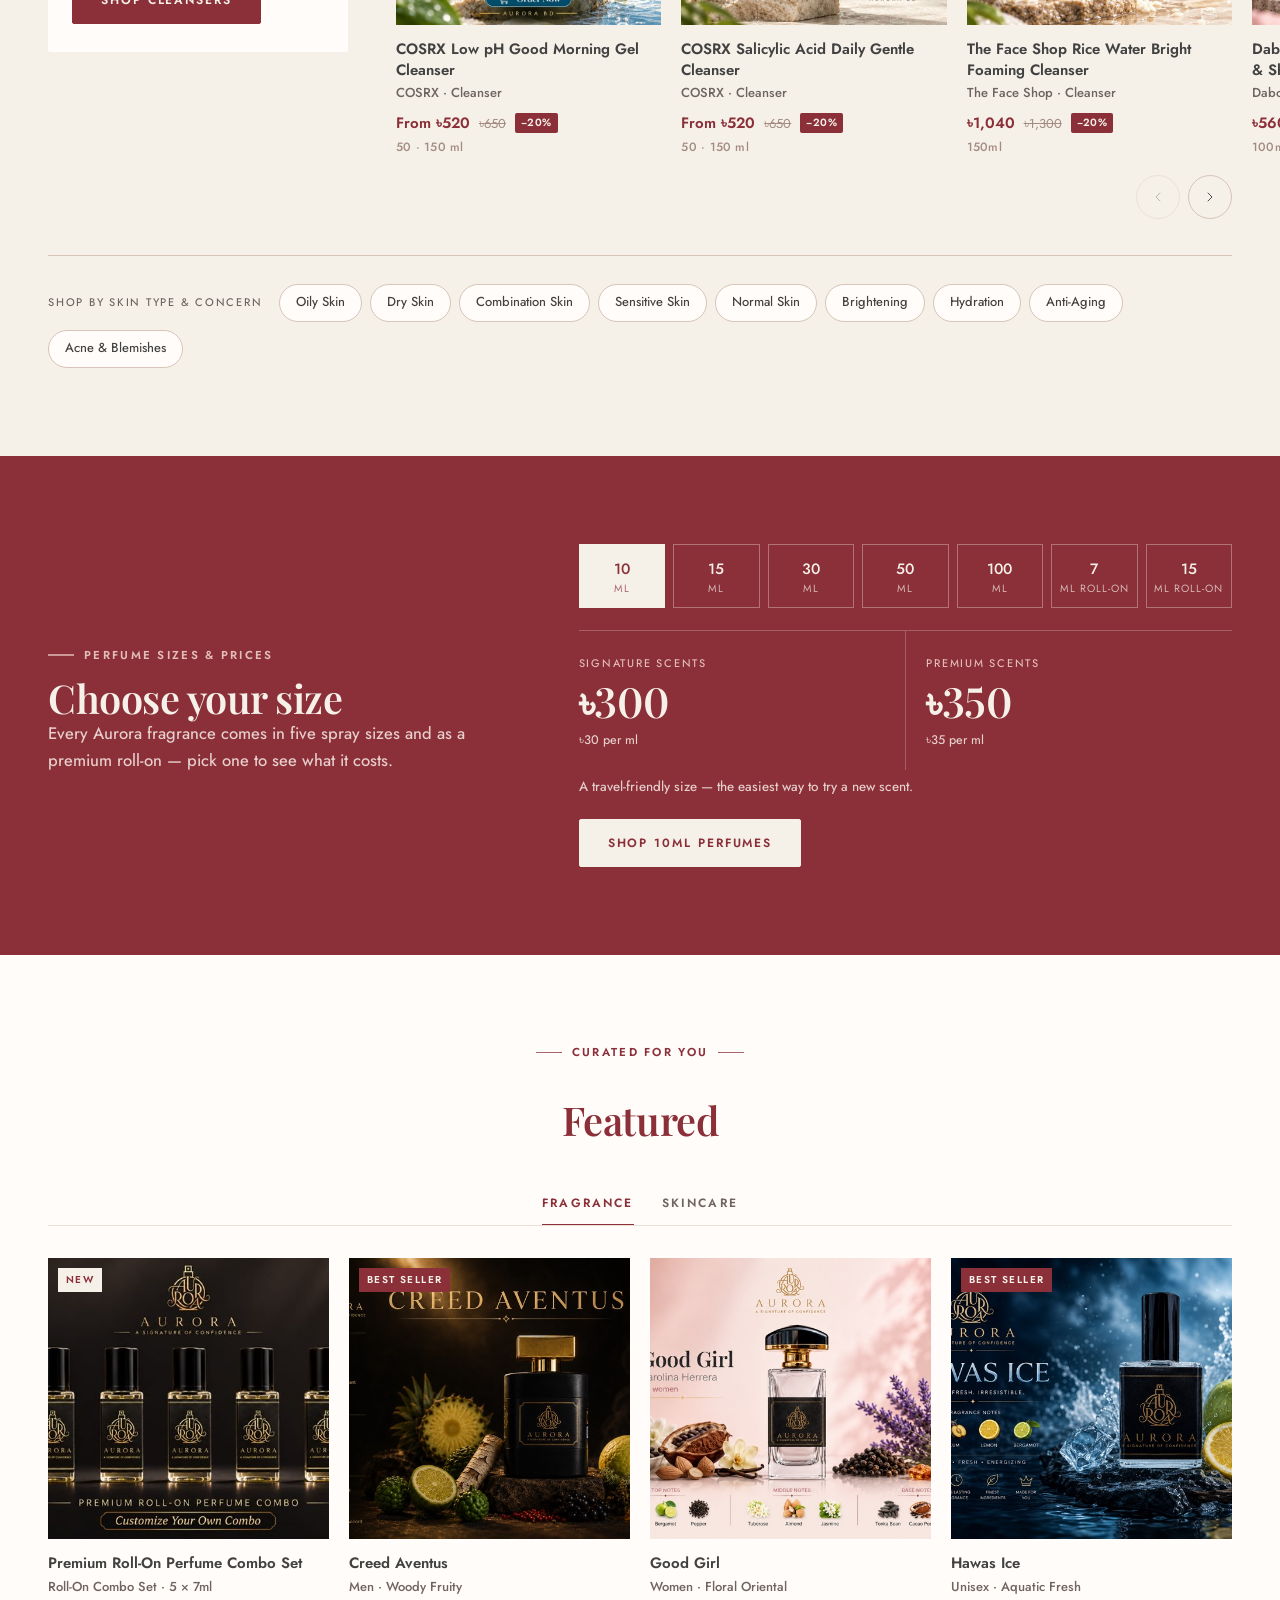
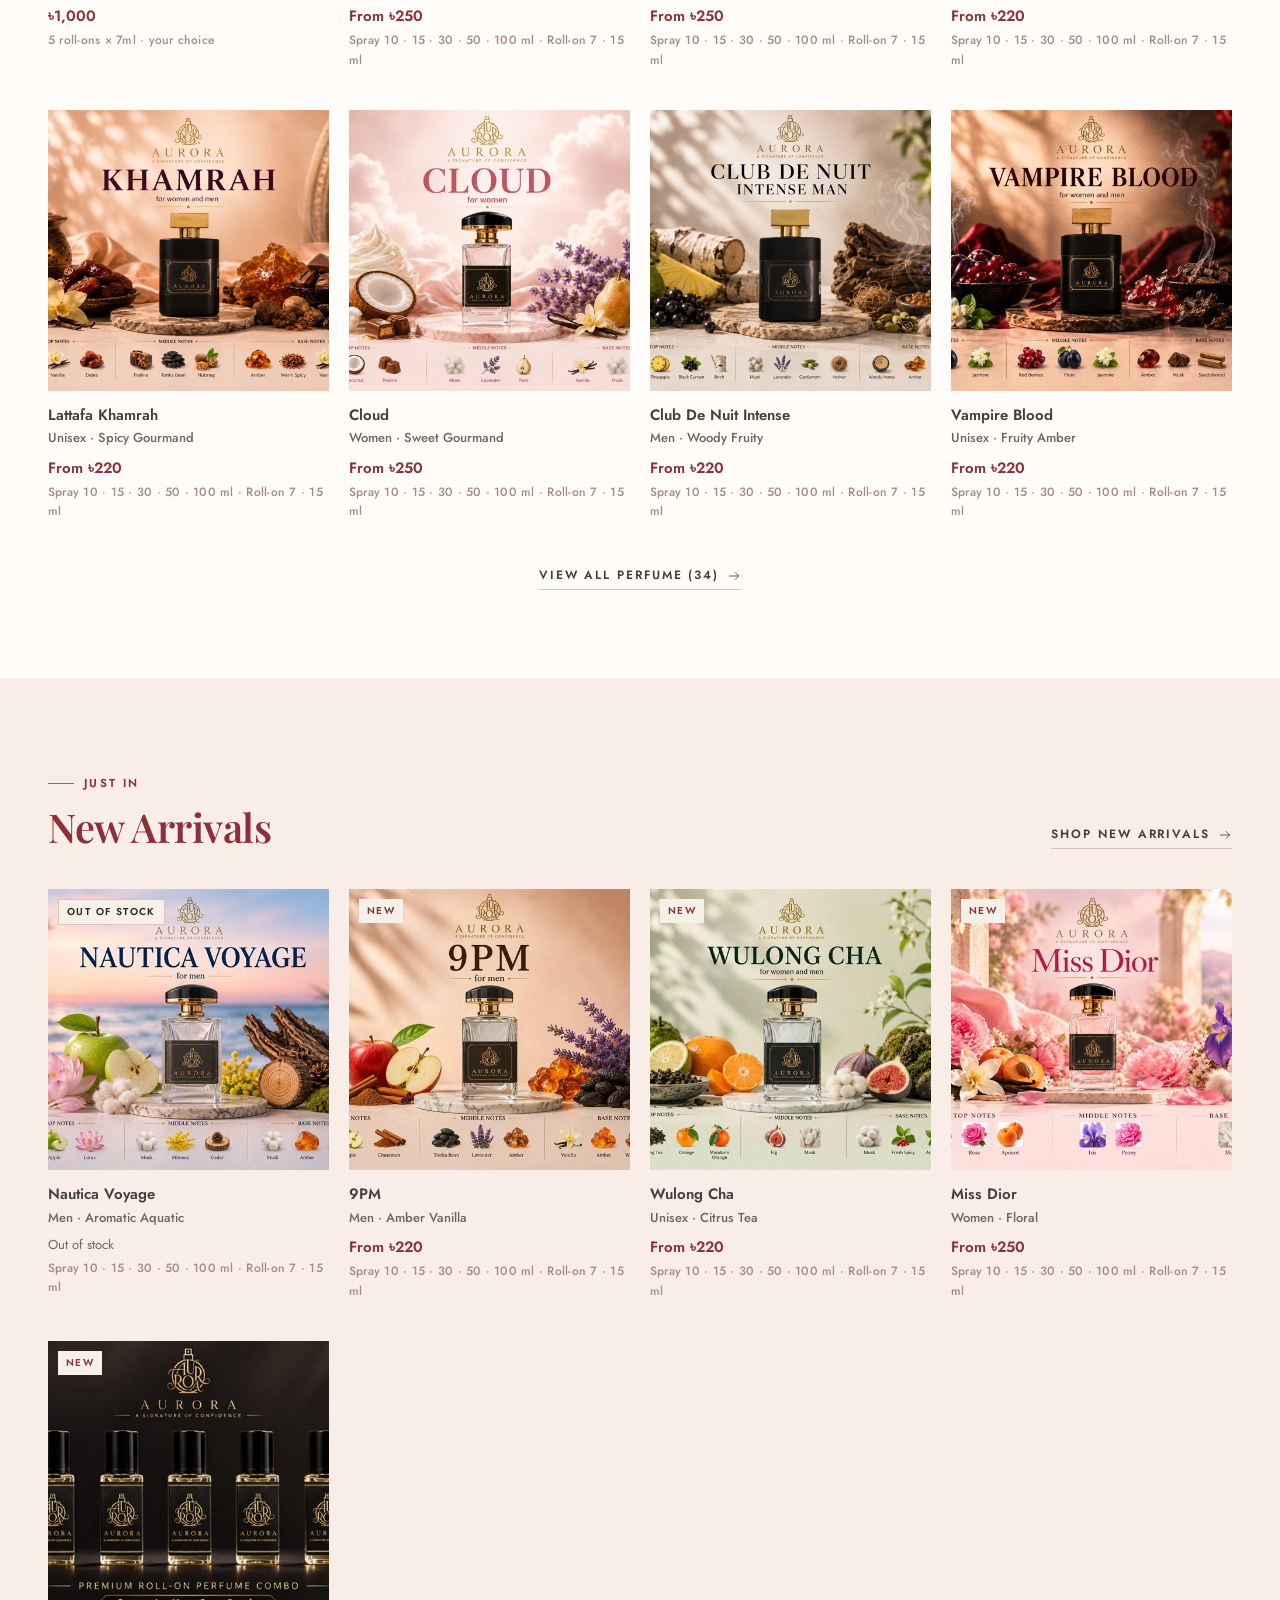
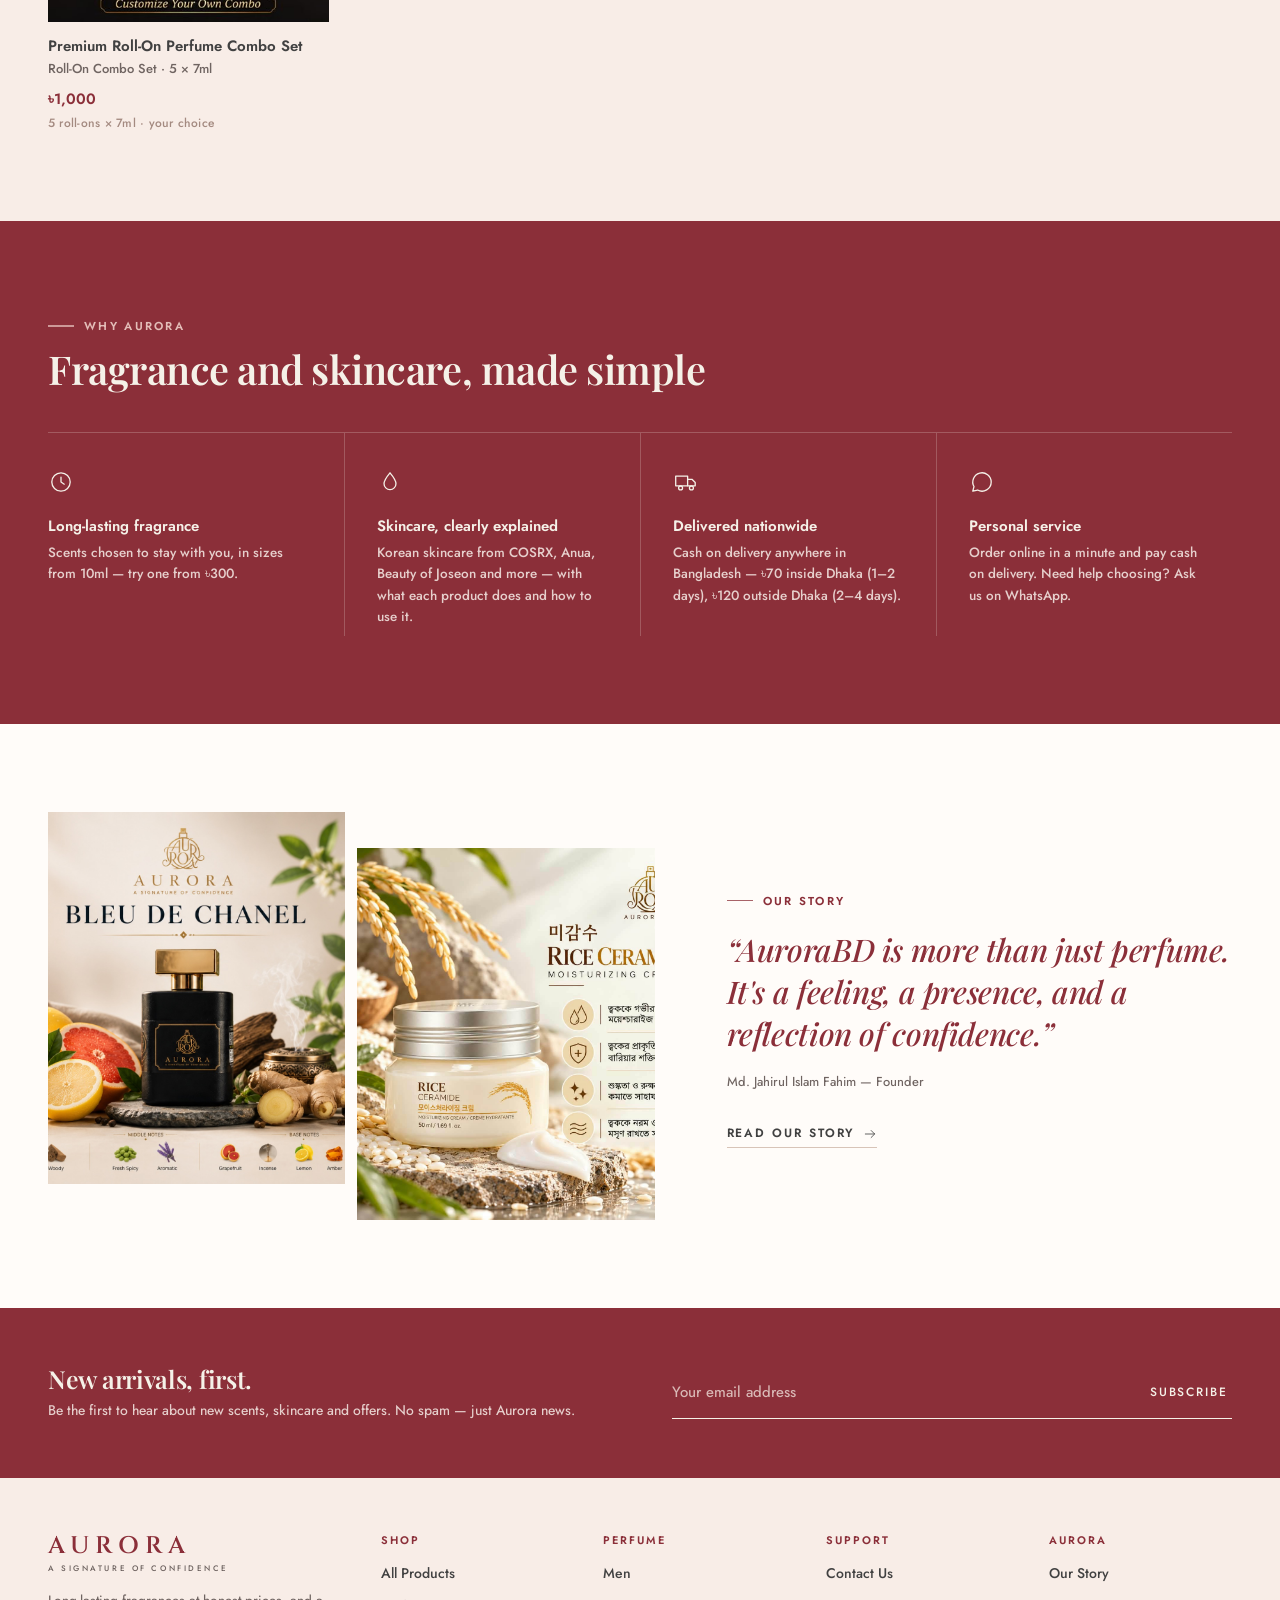
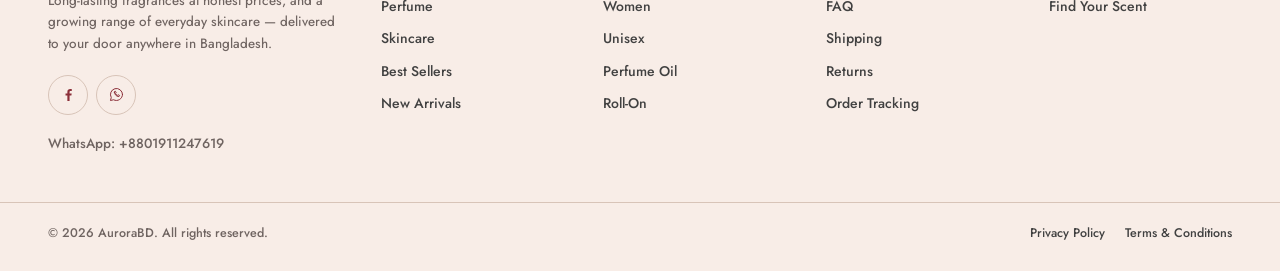
==== commit e498eda9: "Highlight the roll-on combo set on the homepage Make the Premium Roll-On Perfume Combo Set the first" ====
--- a/index.html
+++ b/index.html
@@ -14,8 +14,8 @@
   <link rel="preconnect" href="https://fonts.googleapis.com">
   <link rel="preconnect" href="https://fonts.gstatic.com" crossorigin>
   <link href="https://fonts.googleapis.com/css2?family=Cinzel:wght@500;600&family=Jost:wght@400..700&family=Playfair+Display:ital,wght@0,500..700;1,500..700&display=swap" rel="stylesheet">
-  <link rel="stylesheet" href="css/style.css?v=25">
-  <link rel="preload" as="image" href="images/products/full/creed-aventus.jpg">
+  <link rel="stylesheet" href="css/style.css?v=26">
+  <link rel="preload" as="image" href="images/products/full/premium-roll-on-combo-set.jpg">
 </head>
 <body data-page="home">
 
@@ -38,10 +38,29 @@
     <section class="hero" aria-roledescription="carousel" aria-label="Aurora highlights">
       <div class="hero-track">
 
-        <div class="hero-slide is-on" aria-roledescription="slide" aria-label="1 of 4">
+        <div class="hero-slide is-on" aria-roledescription="slide" aria-label="1 of 5">
+          <div class="hero-media single">
+            <a class="hero-tile" href="product.html?p=premium-roll-on-combo-set"><img src="images/products/full/premium-roll-on-combo-set.jpg" alt="Aurora Premium Roll-On Perfume Combo Set — five roll-on perfumes" width="1600" height="901" fetchpriority="high"><span class="tag"><small>New · Roll-On Combo</small><span>Premium Roll-On Perfume Combo Set</span></span></a>
+          </div>
+          <div class="hero-copy">
+            <span class="eyebrow">New · Customize your own</span>
+            <h2 class="h1">Build your own<br><em>roll-on</em> set</h2>
+            <p class="lede">Choose any five Aurora fragrances — men's, women's or unisex — as premium 7ml roll-ons. <strong data-combo-price>৳1,000</strong> for all five.</p>
+            <div class="hero-ctas">
+              <a class="btn" href="product.html?p=premium-roll-on-combo-set">Build your set</a>
+              <a class="btn btn-outline" href="shop.html?c=roll-on">Shop roll-ons</a>
+            </div>
+            <ul class="hero-facts">
+              <li><svg class="icon" viewBox="0 0 24 24" aria-hidden="true"><path d="M9 3.5h6M10 3.5v3.2M14 3.5v3.2"/><rect x="6.5" y="6.7" width="11" height="14" rx="2"/><path d="M6.5 11.5h11"/></svg>5 × 7ml · 35ml in total</li>
+              <li><svg class="icon" viewBox="0 0 24 24" aria-hidden="true"><rect x="2.5" y="6" width="19" height="12" rx="1"/><circle cx="12" cy="12" r="2.6"/></svg>Cash on delivery</li>
+            </ul>
+          </div>
+        </div>
+
+        <div class="hero-slide" aria-roledescription="slide" aria-label="2 of 5">
           <div class="hero-media">
-            <a class="hero-tile" href="product.html?p=creed-aventus"><img src="images/products/full/creed-aventus.jpg" alt="Aurora Creed Aventus perfume" width="1600" height="1066" fetchpriority="high" style="object-position:62% 50%"><span class="tag"><small>Fragrance</small><span>Creed Aventus</span></span></a>
-            <a class="hero-tile" href="product.html?p=anua-niacinamide-10-txa-4-serum"><img src="images/products/full/anua-niacinamide-10-txa-4-serum.jpg" alt="Anua Niacinamide 10 + TXA 4 Serum" width="1254" height="1254" fetchpriority="high" style="object-position:30% 50%"><span class="tag"><small>Skincare</small><span>Anua Niacinamide 10 + TXA 4 Serum</span></span></a>
+            <a class="hero-tile" href="product.html?p=creed-aventus"><img src="images/products/full/creed-aventus.jpg" alt="Aurora Creed Aventus perfume" width="1600" height="1066" loading="lazy" style="object-position:62% 50%"><span class="tag"><small>Fragrance</small><span>Creed Aventus</span></span></a>
+            <a class="hero-tile" href="product.html?p=anua-niacinamide-10-txa-4-serum"><img src="images/products/full/anua-niacinamide-10-txa-4-serum.jpg" alt="Anua Niacinamide 10 + TXA 4 Serum" width="1254" height="1254" loading="lazy" style="object-position:30% 50%"><span class="tag"><small>Skincare</small><span>Anua Niacinamide 10 + TXA 4 Serum</span></span></a>
           </div>
           <div class="hero-copy">
             <span class="eyebrow">Fragrance &amp; Skincare</span>
@@ -58,7 +77,7 @@
           </div>
         </div>
 
-        <div class="hero-slide" aria-roledescription="slide" aria-label="2 of 4">
+        <div class="hero-slide" aria-roledescription="slide" aria-label="3 of 5">
           <div class="hero-media">
             <a class="hero-tile" href="product.html?p=beauty-of-joseon-relief-sun-rice-probiotics"><img src="images/products/full/beauty-of-joseon-relief-sun-rice-probiotics.jpg" alt="Beauty of Joseon Relief Sun Rice + Probiotics sunscreen" width="1254" height="1254" loading="lazy" style="object-position:62% 50%"><span class="tag"><small>Skincare</small><span>Beauty of Joseon Relief Sun</span></span></a>
             <a class="hero-tile" href="product.html?p=good-girl"><img src="images/products/full/good-girl.jpg" alt="Aurora Good Girl perfume" width="1600" height="1066" loading="lazy" style="object-position:50% 50%"><span class="tag"><small>Fragrance</small><span>Good Girl</span></span></a>
@@ -74,7 +93,7 @@
           </div>
         </div>
 
-        <div class="hero-slide" aria-roledescription="slide" aria-label="3 of 4">
+        <div class="hero-slide" aria-roledescription="slide" aria-label="4 of 5">
           <div class="hero-media">
             <a class="hero-tile" href="product.html?p=miss-dior"><img src="images/products/full/miss-dior.jpg" alt="Aurora Miss Dior perfume" width="1280" height="853" loading="lazy" style="object-position:50% 50%"><span class="tag"><small>Fragrance · New</small><span>Miss Dior</span></span></a>
             <a class="hero-tile" href="product.html?p=medicube-txa-niacinamide-15-serum"><img src="images/products/full/medicube-txa-niacinamide-15-serum.jpg" alt="Medicube TXA Niacinamide 15 Serum" width="1254" height="1254" loading="lazy" style="object-position:28% 50%"><span class="tag"><small>Skincare</small><span>Medicube TXA Niacinamide 15 Serum</span></span></a>
@@ -90,7 +109,7 @@
           </div>
         </div>
 
-        <div class="hero-slide" aria-roledescription="slide" aria-label="4 of 4">
+        <div class="hero-slide" aria-roledescription="slide" aria-label="5 of 5">
           <div class="hero-media">
             <a class="hero-tile" href="product.html?p=cosrx-low-ph-good-morning-gel-cleanser"><img src="images/products/full/cosrx-low-ph-good-morning-gel-cleanser.jpg" alt="COSRX Low pH Good Morning Gel Cleanser" width="1254" height="1254" loading="lazy" style="object-position:40% 50%"><span class="tag"><small>Skincare</small><span>COSRX Low pH Gel Cleanser</span></span></a>
             <a class="hero-tile" href="product.html?p=hawas-ice"><img src="images/products/full/hawas-ice.jpg" alt="Aurora Hawas Ice perfume" width="1600" height="1066" loading="lazy" style="object-position:62% 50%"><span class="tag"><small>Fragrance · Best Seller</small><span>Hawas Ice</span></span></a>
@@ -108,16 +127,42 @@
 
       </div>
       <div class="hero-controls">
-        <span class="hero-count" aria-hidden="true">01 / 04</span>
+        <span class="hero-count" aria-hidden="true">01 / 05</span>
         <div class="hero-bars" aria-label="Choose slide">
           <button aria-label="Slide 1"></button>
           <button aria-label="Slide 2"></button>
           <button aria-label="Slide 3"></button>
           <button aria-label="Slide 4"></button>
+          <button aria-label="Slide 5"></button>
         </div>
         <div class="hero-arrows">
           <button data-hero-prev aria-label="Previous slide"><svg class="icon" viewBox="0 0 24 24" aria-hidden="true"><path d="M15 6l-6 6 6 6"/></svg></button>
           <button data-hero-next aria-label="Next slide"><svg class="icon" viewBox="0 0 24 24" aria-hidden="true"><path d="M9 6l6 6-6 6"/></svg></button>
+        </div>
+      </div>
+    </section>
+
+    <!-- ============ ROLL-ON COMBO SPOTLIGHT ============ -->
+    <section class="combo-spot" aria-labelledby="combo-spot-title">
+      <div class="container combo-spot-inner">
+        <a class="combo-spot-media" href="product.html?p=premium-roll-on-combo-set" data-reveal>
+          <img src="images/products/full/premium-roll-on-combo-set.jpg" alt="Five Aurora premium roll-on perfumes" width="1600" height="901" loading="lazy">
+          <span class="combo-spot-badge">New</span>
+        </a>
+        <div class="combo-spot-copy" data-reveal>
+          <span class="eyebrow">Premium roll-on perfume combo</span>
+          <h2 class="h2" id="combo-spot-title">Your five favourites,<br><em>one set</em></h2>
+          <p class="lede">Create your own personalised set of five premium roll-on perfumes. Pick any five Aurora fragrances — men's, women's or unisex, in any mix — and we'll fill five 7ml roll-ons just for you.</p>
+          <ul class="combo-spot-facts">
+            <li><strong data-combo-count>5</strong><span>fragrances of your choice</span></li>
+            <li><strong data-combo-ml>7ml</strong><span>premium roll-on each</span></li>
+            <li><strong data-combo-total>35ml</strong><span>in total</span></li>
+          </ul>
+          <p class="combo-spot-price">Only <strong data-combo-price>৳1,000</strong> <span>for the full set</span></p>
+          <div class="combo-spot-ctas">
+            <a class="btn btn-light" href="product.html?p=premium-roll-on-combo-set">Build your set</a>
+            <a class="link" href="shop.html?c=roll-on">Or shop single roll-ons</a>
+          </div>
         </div>
       </div>
     </section>
@@ -333,7 +378,7 @@
 
   <div id="site-footer"></div>
 
-  <script src="js/data.js?v=25"></script>
-  <script src="js/app.js?v=25"></script>
+  <script src="js/data.js?v=26"></script>
+  <script src="js/app.js?v=26"></script>
 </body>
 </html>
--- a/css/style.css
+++ b/css/style.css
@@ -1068,3 +1068,37 @@
 .combo-steps li { counter-increment: s; display: grid; grid-template-columns: 30px 1fr; font-size: 15px; }
 .combo-steps li::before { content: counter(s); width: 24px; height: 24px; border-radius: 50%; background: var(--wine); color: var(--on-wine); font-size: 12px; font-weight: 600; display: grid; place-items: center; }
 .combo-steps strong { font-weight: 600; }
+
+/* ============================================================
+   HOMEPAGE — ROLL-ON COMBO HIGHLIGHT
+   ============================================================ */
+/* Hero slide with one wide image instead of a pair */
+.hero-media.single { grid-template-columns: 1fr; }
+.hero-media.single .hero-tile { aspect-ratio: 16 / 9; }
+.hero-media.single .hero-tile:nth-child(2) { margin-top: 0; }
+@media (min-width: 900px) { .hero-media.single { padding-top: 64px; padding-bottom: 88px; } }
+
+.combo-spot { background: #1d1716; color: #f3e6d6; }
+.combo-spot-inner { display: grid; gap: 28px; align-items: center; padding-top: 44px; padding-bottom: 48px; }
+@media (min-width: 960px) { .combo-spot-inner { grid-template-columns: 7fr 5fr; gap: 56px; padding-top: 64px; padding-bottom: 64px; } }
+.combo-spot-media { position: relative; display: block; overflow: hidden; aspect-ratio: 16 / 9; border: 1px solid rgba(201, 162, 94, .35); }
+.combo-spot-media img { width: 100%; height: 100%; object-fit: cover; transition: transform 1.2s var(--ease); }
+.combo-spot-media:hover img { transform: scale(1.03); }
+.combo-spot-badge { position: absolute; top: 14px; left: 14px; background: #c9a25e; color: #1d1716; font-size: 11px; font-weight: 700; letter-spacing: .16em; text-transform: uppercase; padding: 6px 12px; }
+.combo-spot .eyebrow { color: #c9a25e; }
+.combo-spot .h2 { color: #f6ead8; }
+.combo-spot .h2 em { color: #c9a25e; }
+.combo-spot .lede { color: #d8c8b4; margin: 12px 0 22px; }
+.combo-spot-facts { display: grid; grid-template-columns: repeat(3, minmax(0, 1fr)); border-top: 1px solid rgba(201, 162, 94, .3); border-bottom: 1px solid rgba(201, 162, 94, .3); margin-bottom: 20px; }
+.combo-spot-facts li { padding: 14px 10px 14px 0; }
+.combo-spot-facts li + li { padding-left: 14px; border-left: 1px solid rgba(201, 162, 94, .3); }
+.combo-spot-facts strong { display: block; font-family: var(--serif); font-size: clamp(1.5rem, 2.6vw, 2rem); font-weight: 600; color: #c9a25e; line-height: 1.1; font-variant-numeric: lining-nums; }
+.combo-spot-facts span { font-size: 12.5px; color: #cbb9a3; font-weight: 500; }
+.combo-spot-price { font-size: 15px; color: #d8c8b4; margin-bottom: 22px; font-weight: 500; }
+.combo-spot-price strong { font-family: var(--serif); font-size: clamp(1.8rem, 3vw, 2.4rem); color: #f6ead8; font-weight: 600; margin: 0 4px; font-variant-numeric: lining-nums; }
+.combo-spot-ctas { display: flex; flex-wrap: wrap; align-items: center; gap: 14px 24px; }
+.combo-spot .btn-light { background: #c9a25e; border-color: #c9a25e; color: #1d1716; }
+.combo-spot .btn-light:hover { background: transparent; color: #c9a25e; }
+.combo-spot .link { color: #f3e6d6; border-color: rgba(243, 230, 214, .4); }
+.combo-spot .link:hover { color: #c9a25e; border-color: #c9a25e; }
+.hero-media.single .tag { display: none; }   /* the combo photo already names the product */
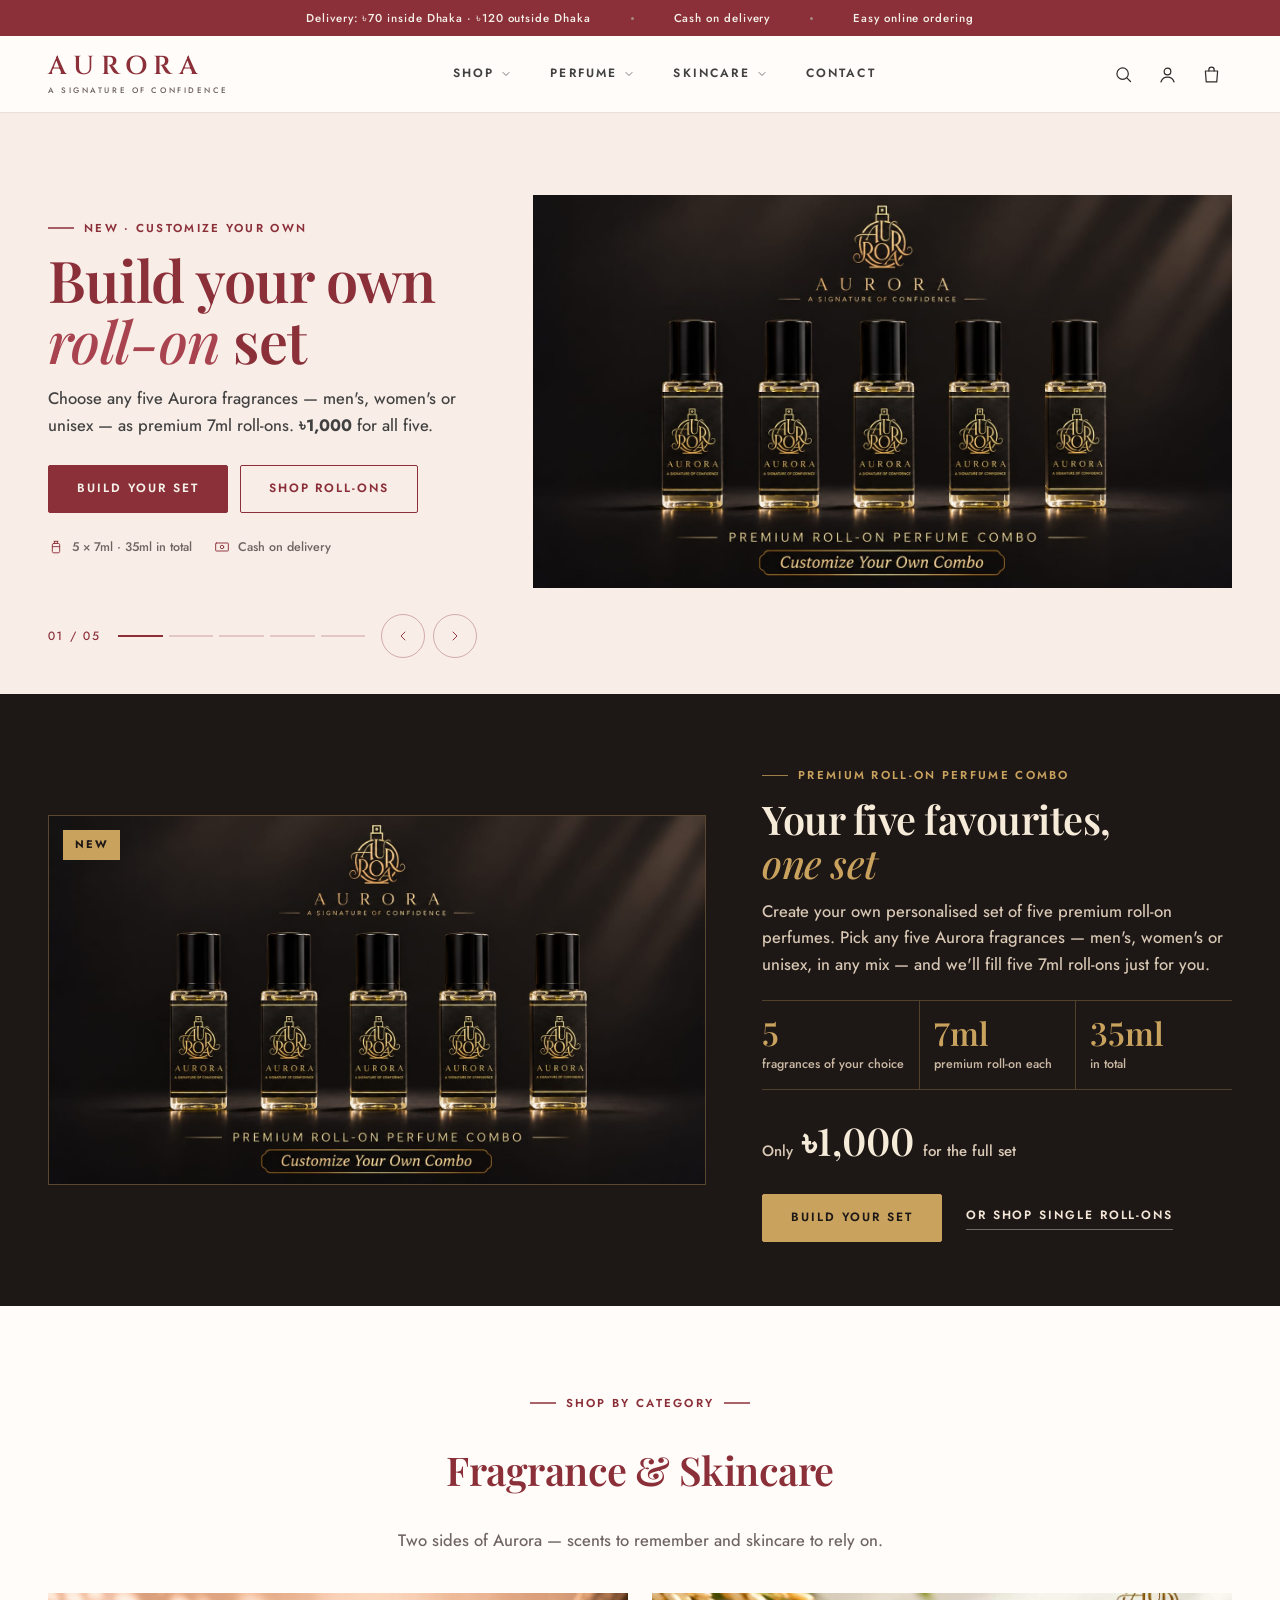
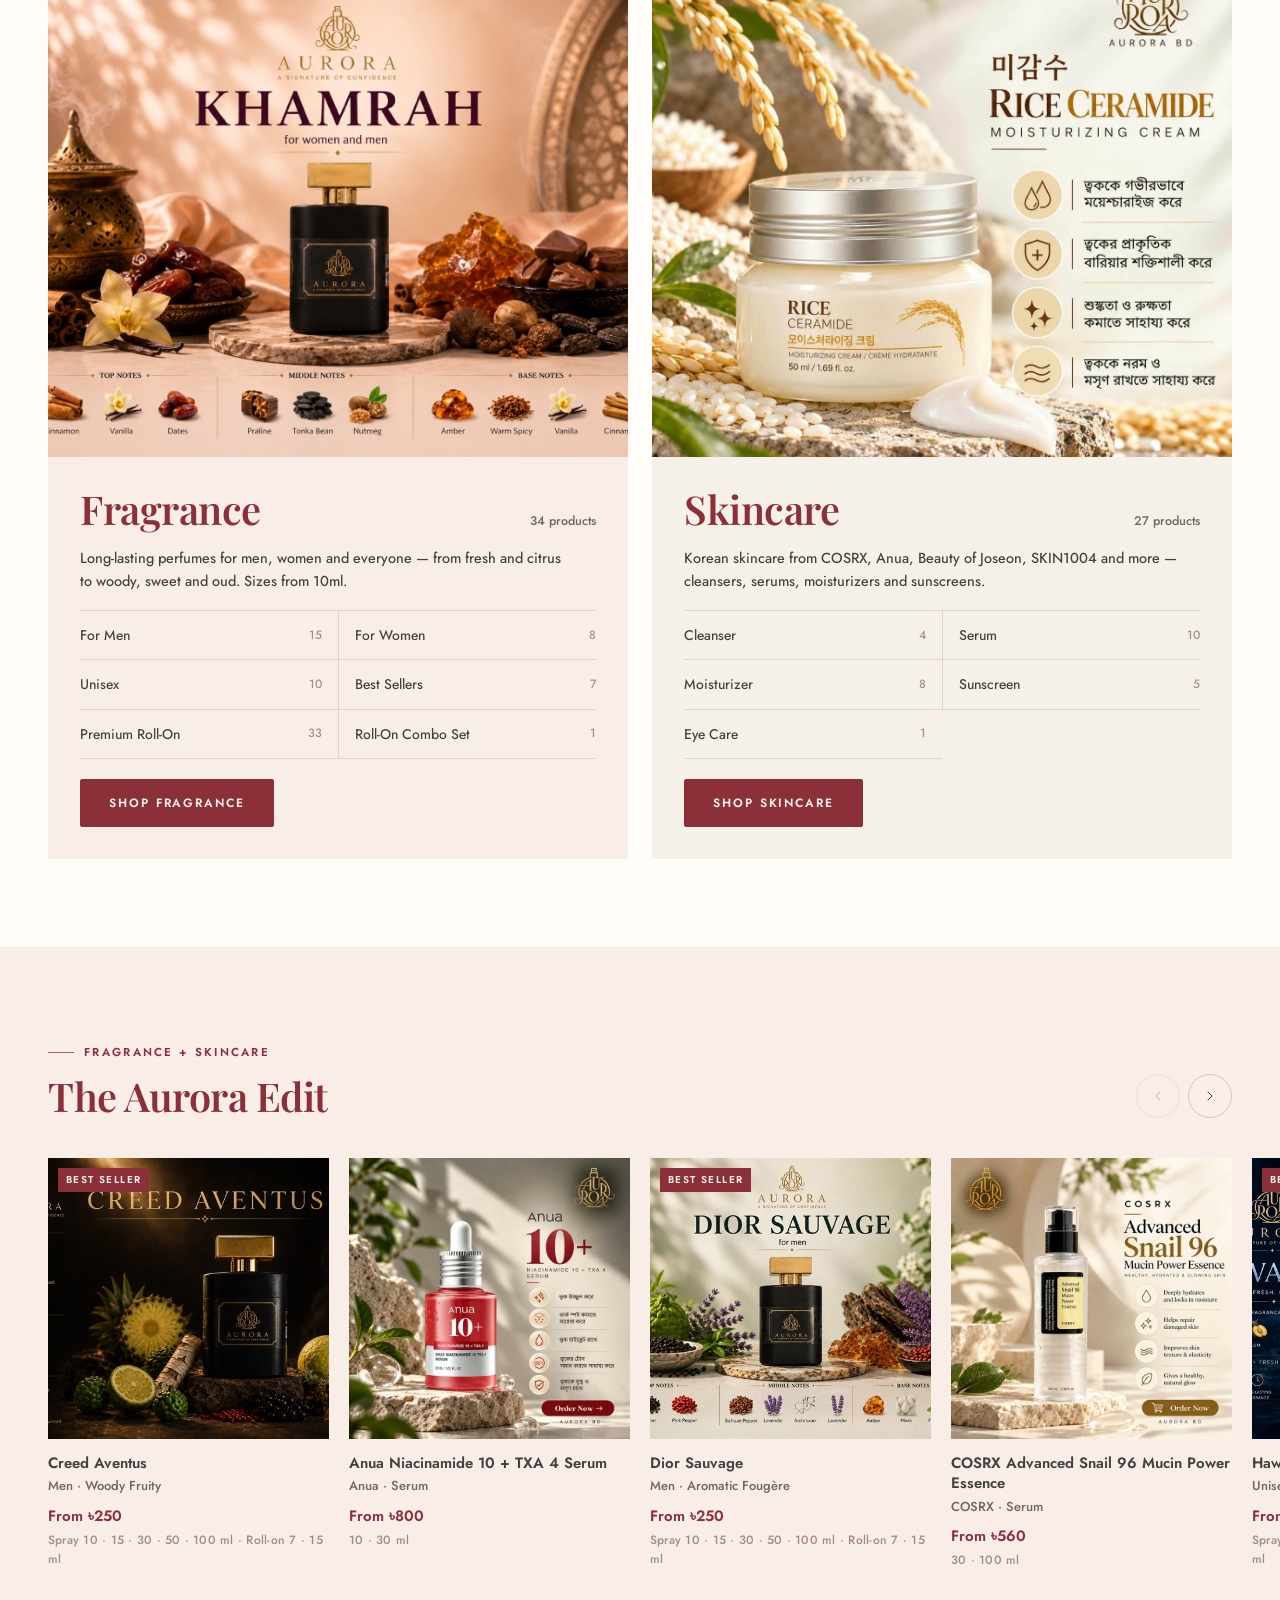
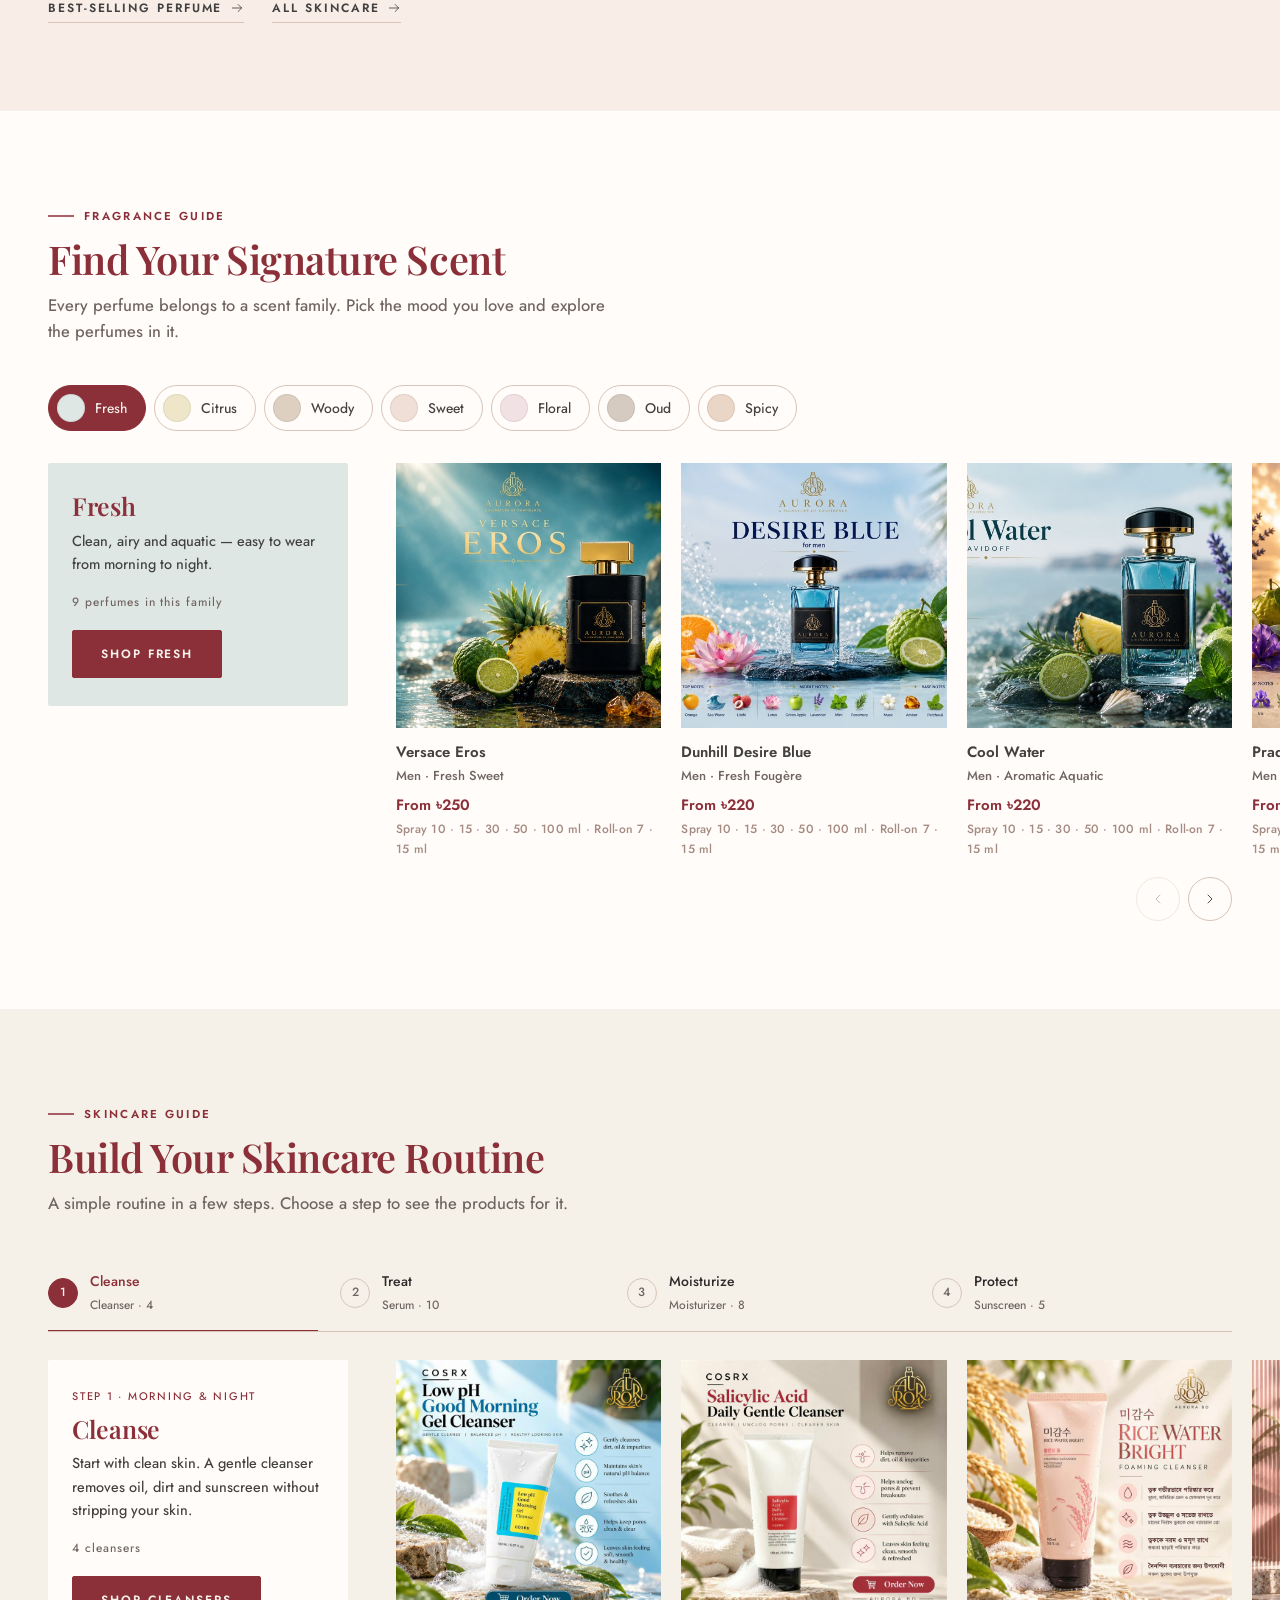
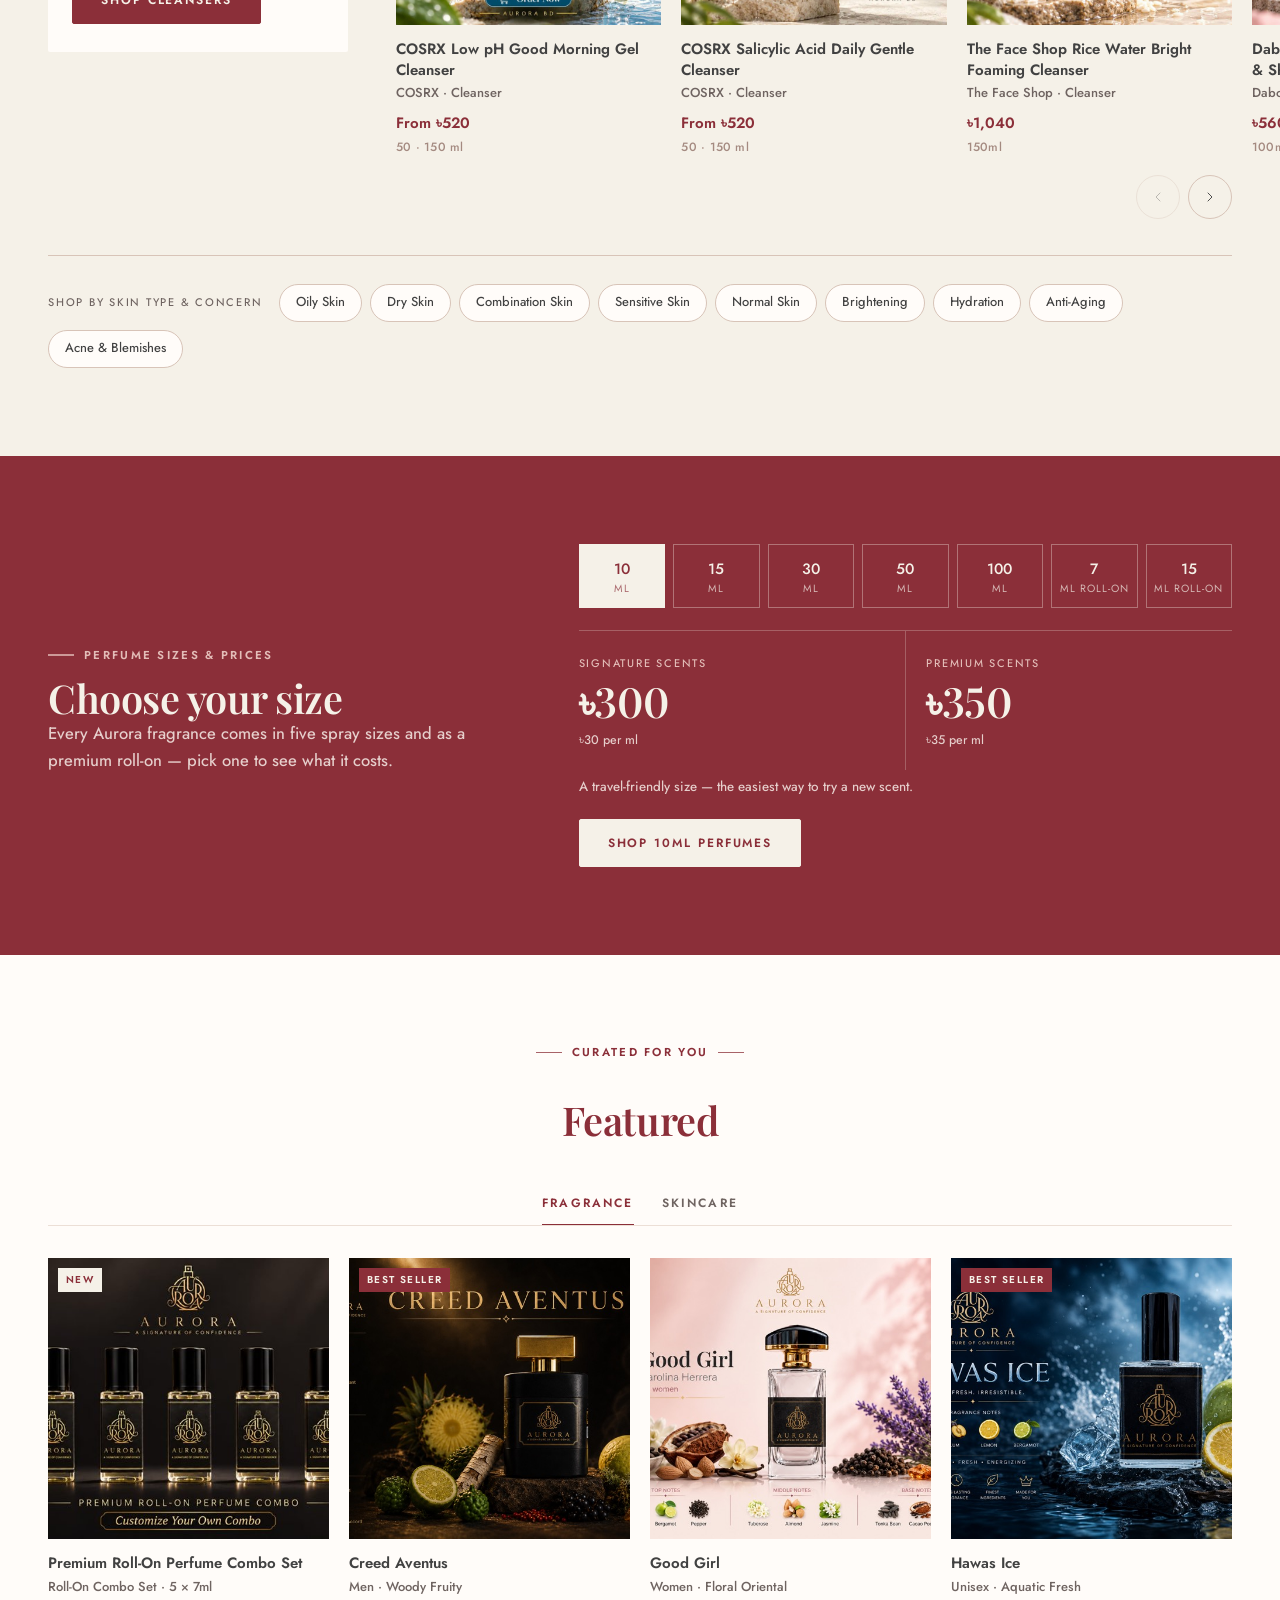
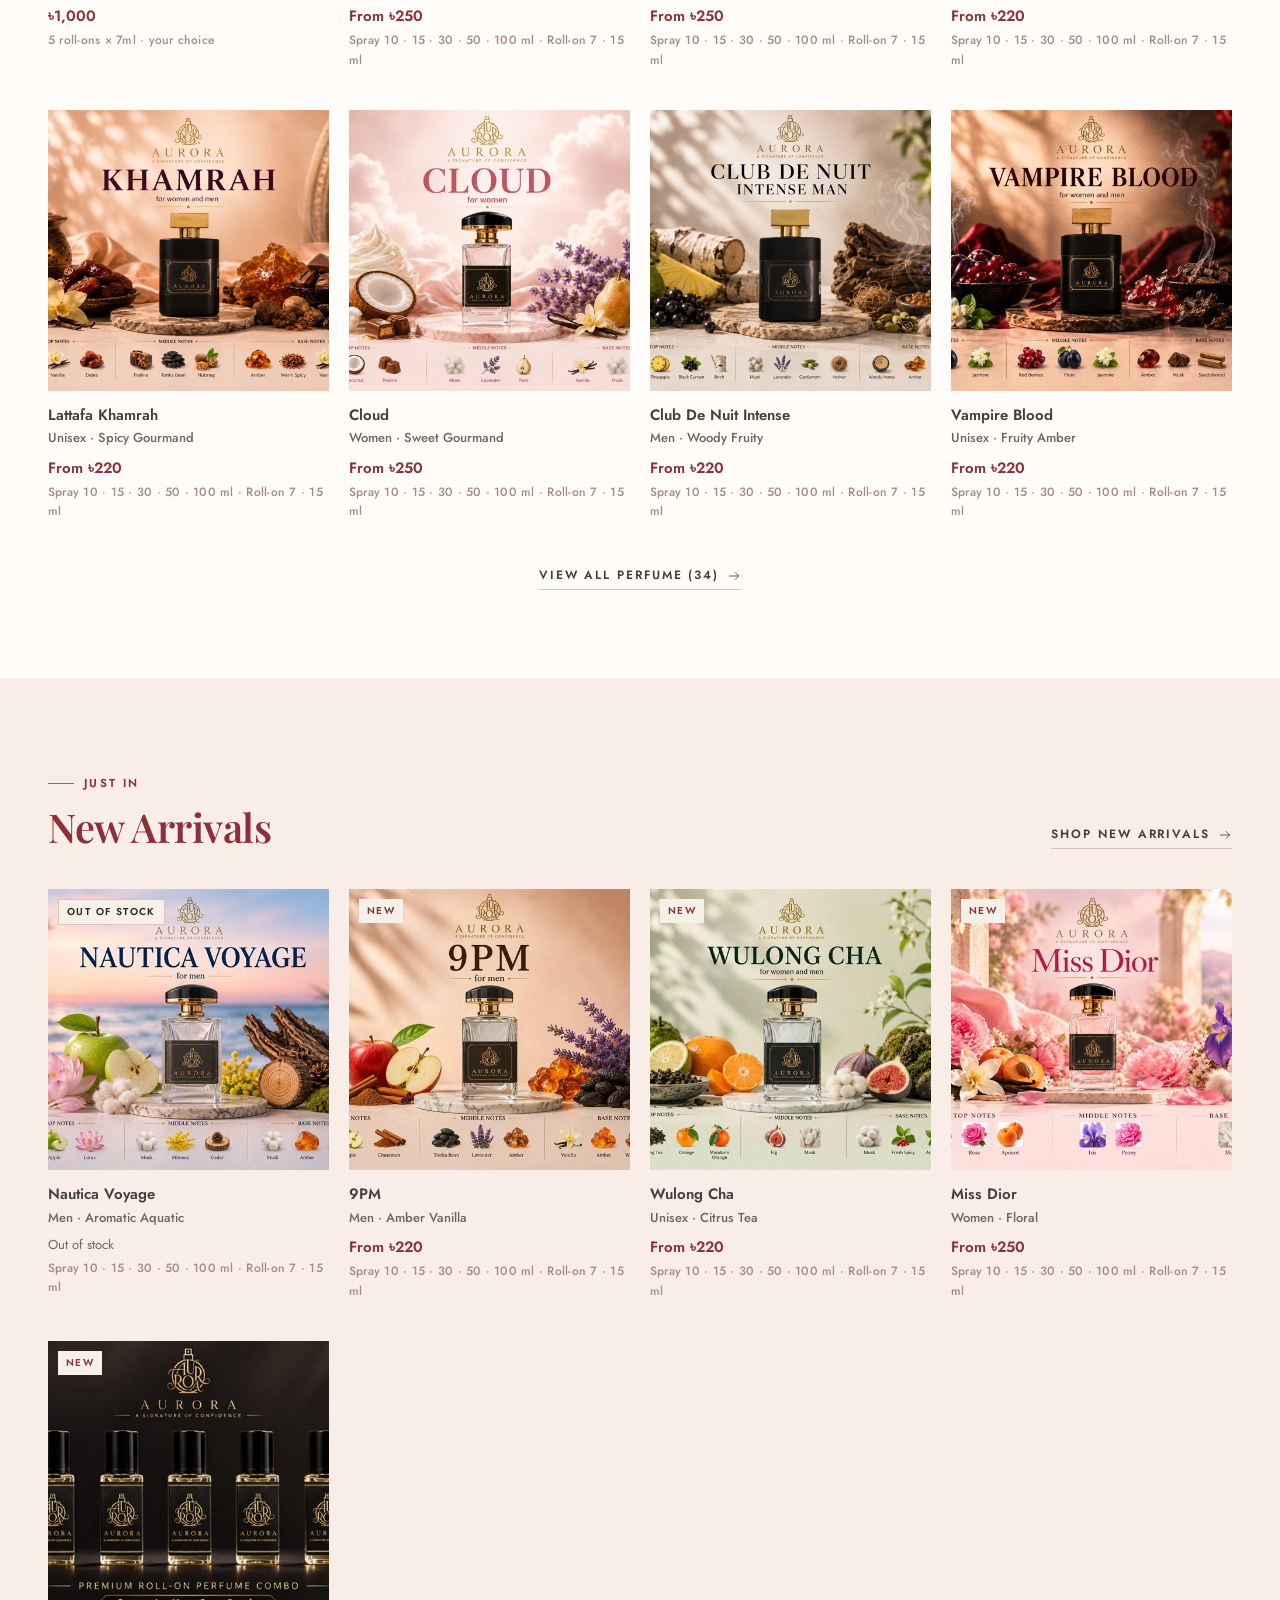
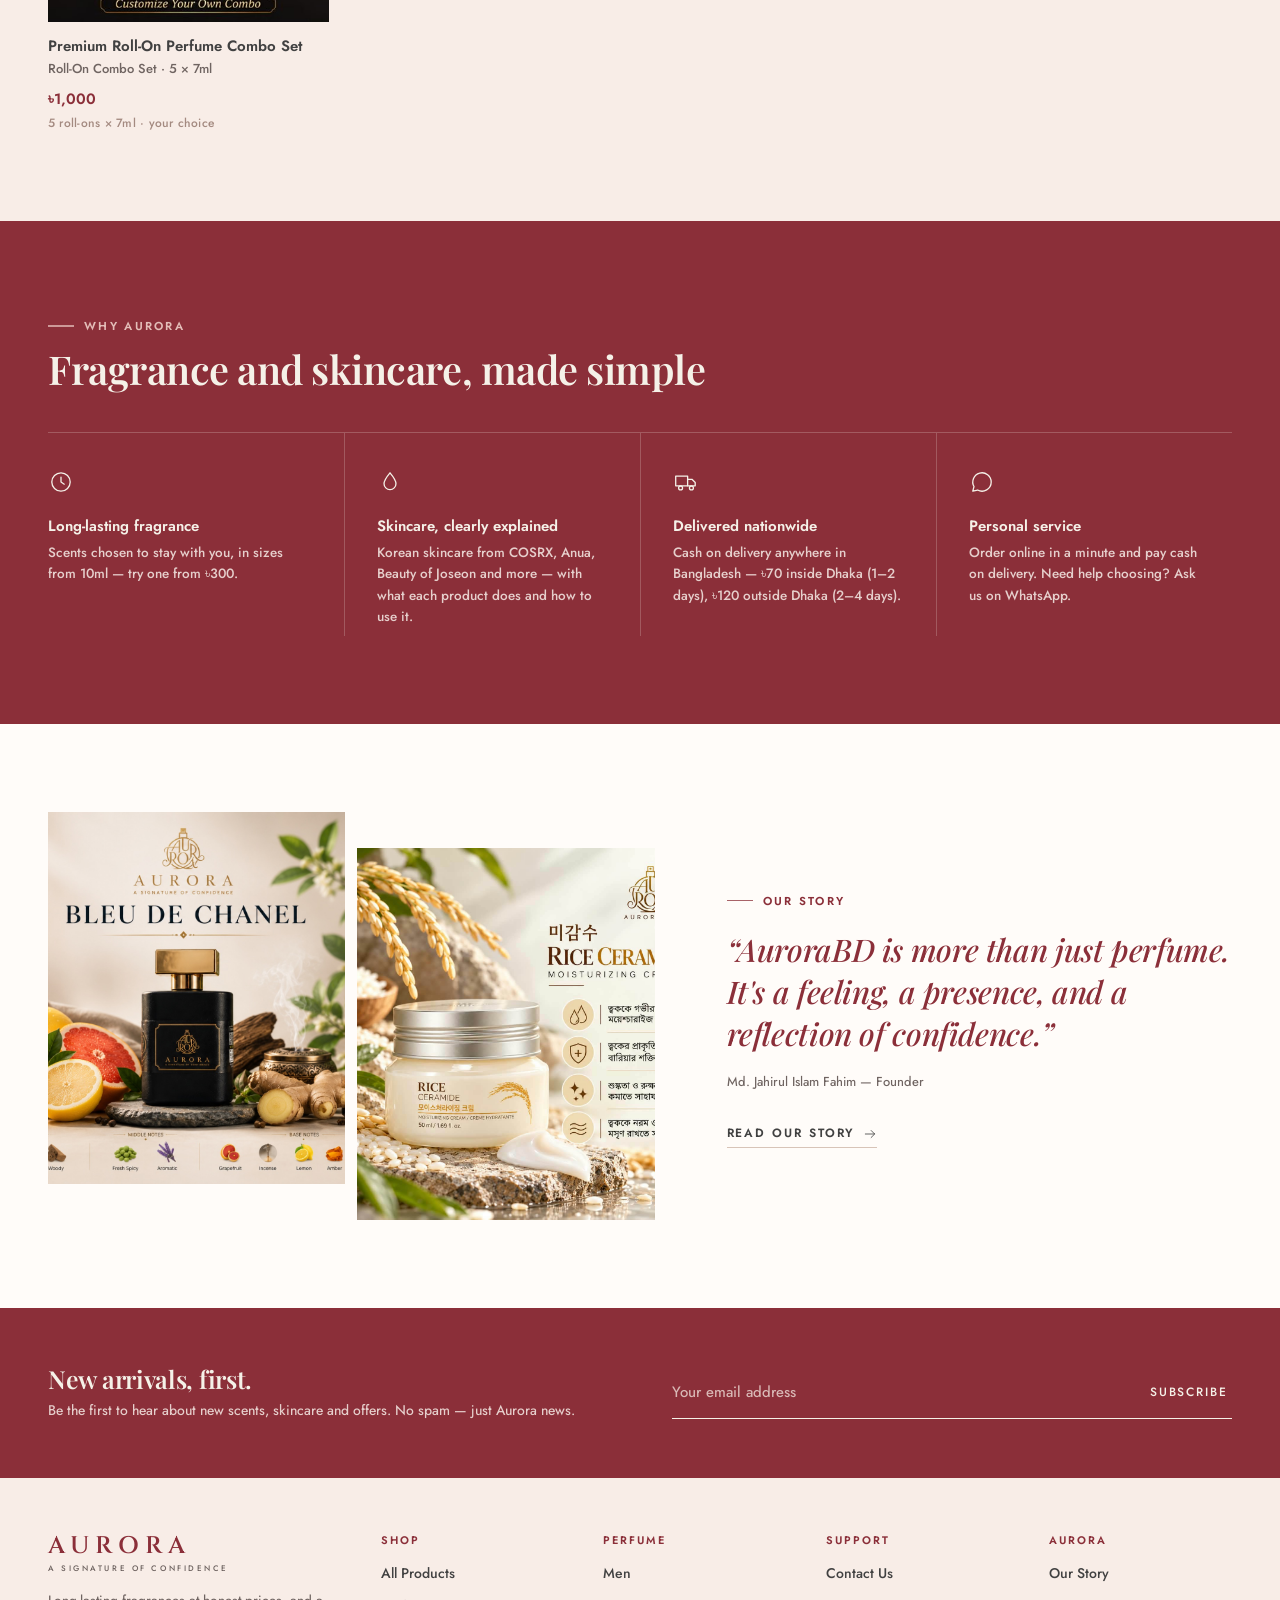
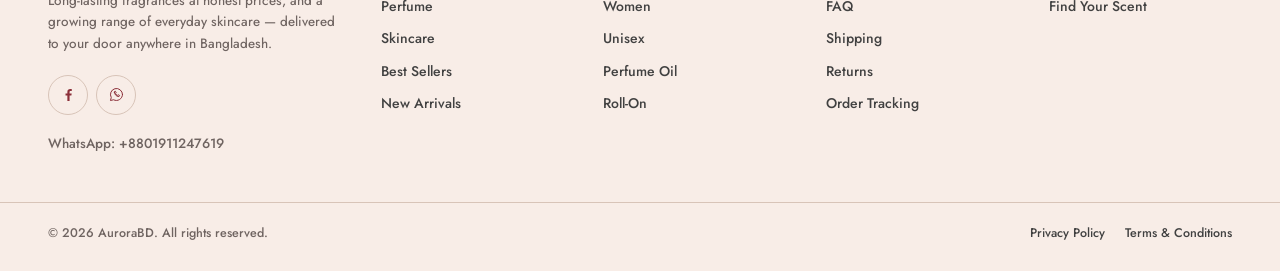
==== commit 5ea2085e: "Keep 20% skincare discount but stop advertising it Add skincareSale.showDiscount (false): skincare i" ====
--- a/index.html
+++ b/index.html
@@ -14,7 +14,7 @@
   <link rel="preconnect" href="https://fonts.googleapis.com">
   <link rel="preconnect" href="https://fonts.gstatic.com" crossorigin>
   <link href="https://fonts.googleapis.com/css2?family=Cinzel:wght@500;600&family=Jost:wght@400..700&family=Playfair+Display:ital,wght@0,500..700;1,500..700&display=swap" rel="stylesheet">
-  <link rel="stylesheet" href="css/style.css?v=26">
+  <link rel="stylesheet" href="css/style.css?v=27">
   <link rel="preload" as="image" href="images/products/full/premium-roll-on-combo-set.jpg">
 </head>
 <body data-page="home">
@@ -378,7 +378,7 @@
 
   <div id="site-footer"></div>
 
-  <script src="js/data.js?v=26"></script>
-  <script src="js/app.js?v=26"></script>
+  <script src="js/data.js?v=27"></script>
+  <script src="js/app.js?v=27"></script>
 </body>
 </html>
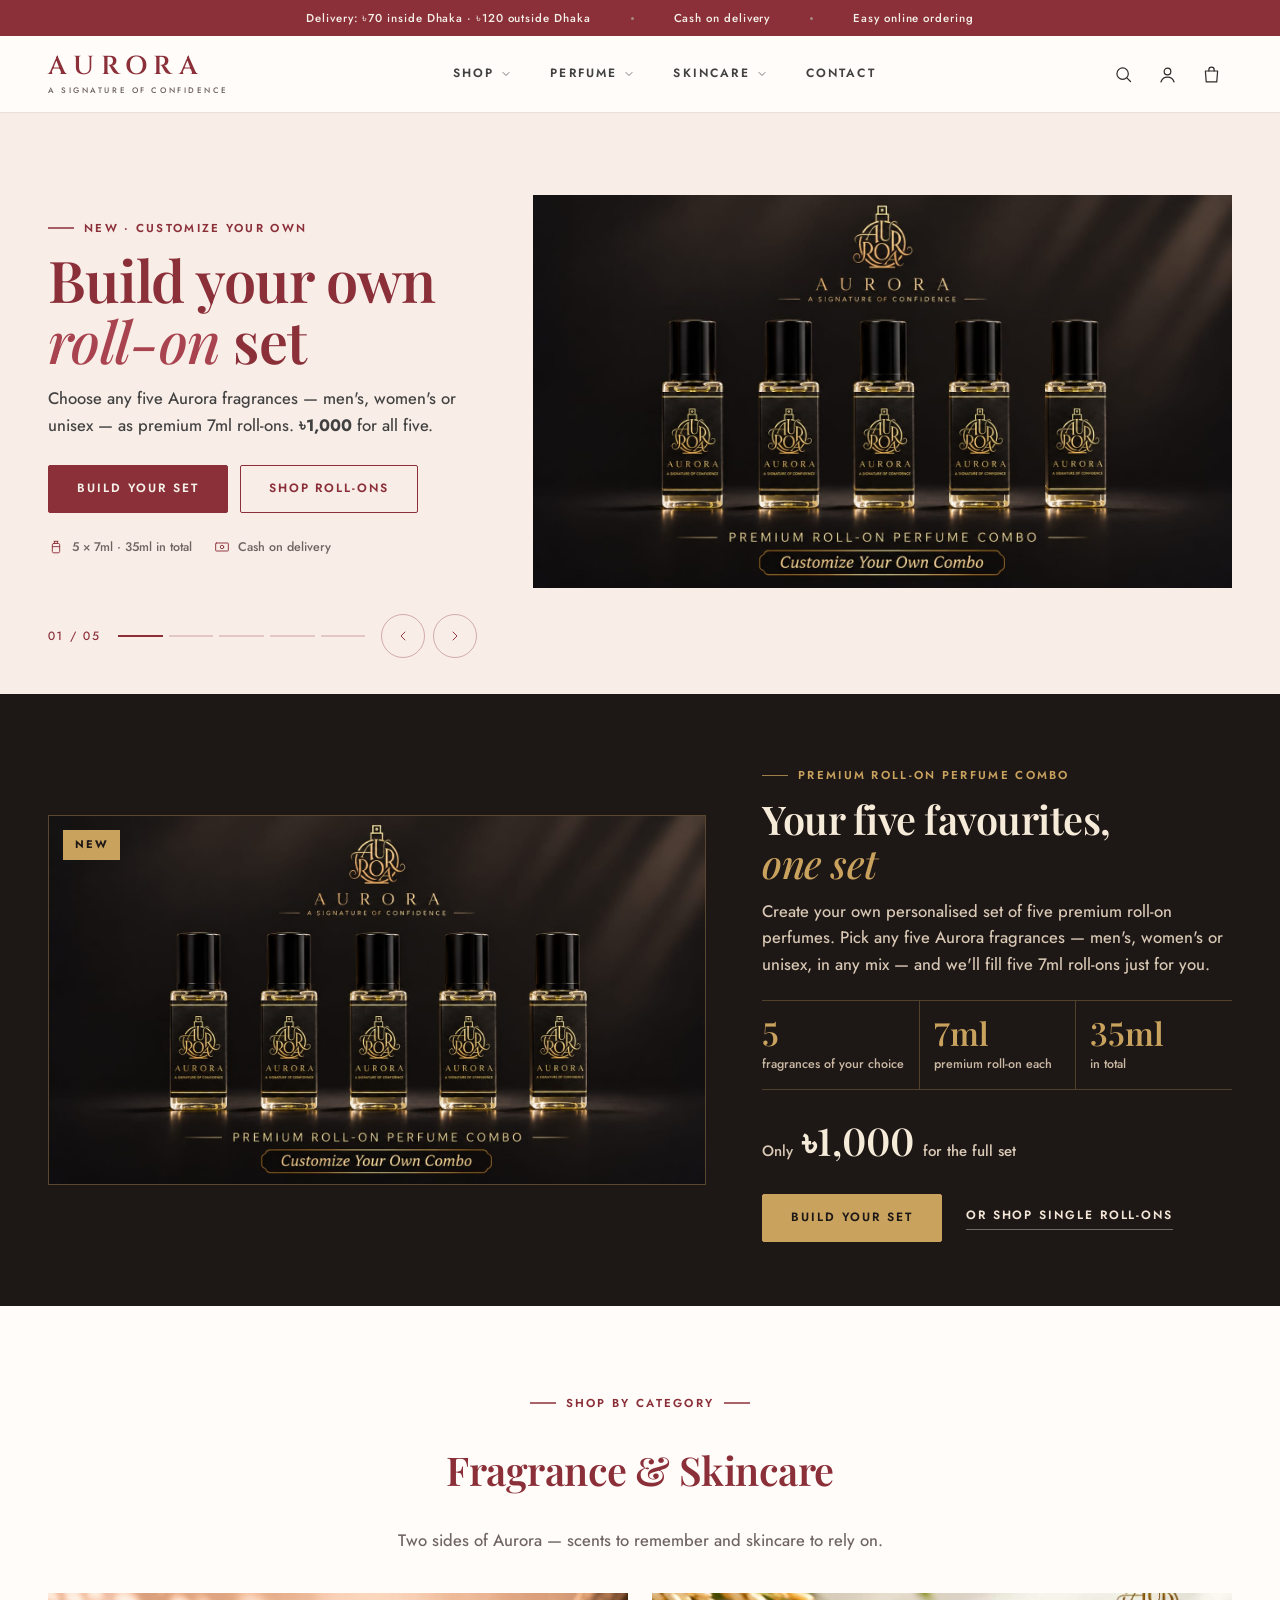
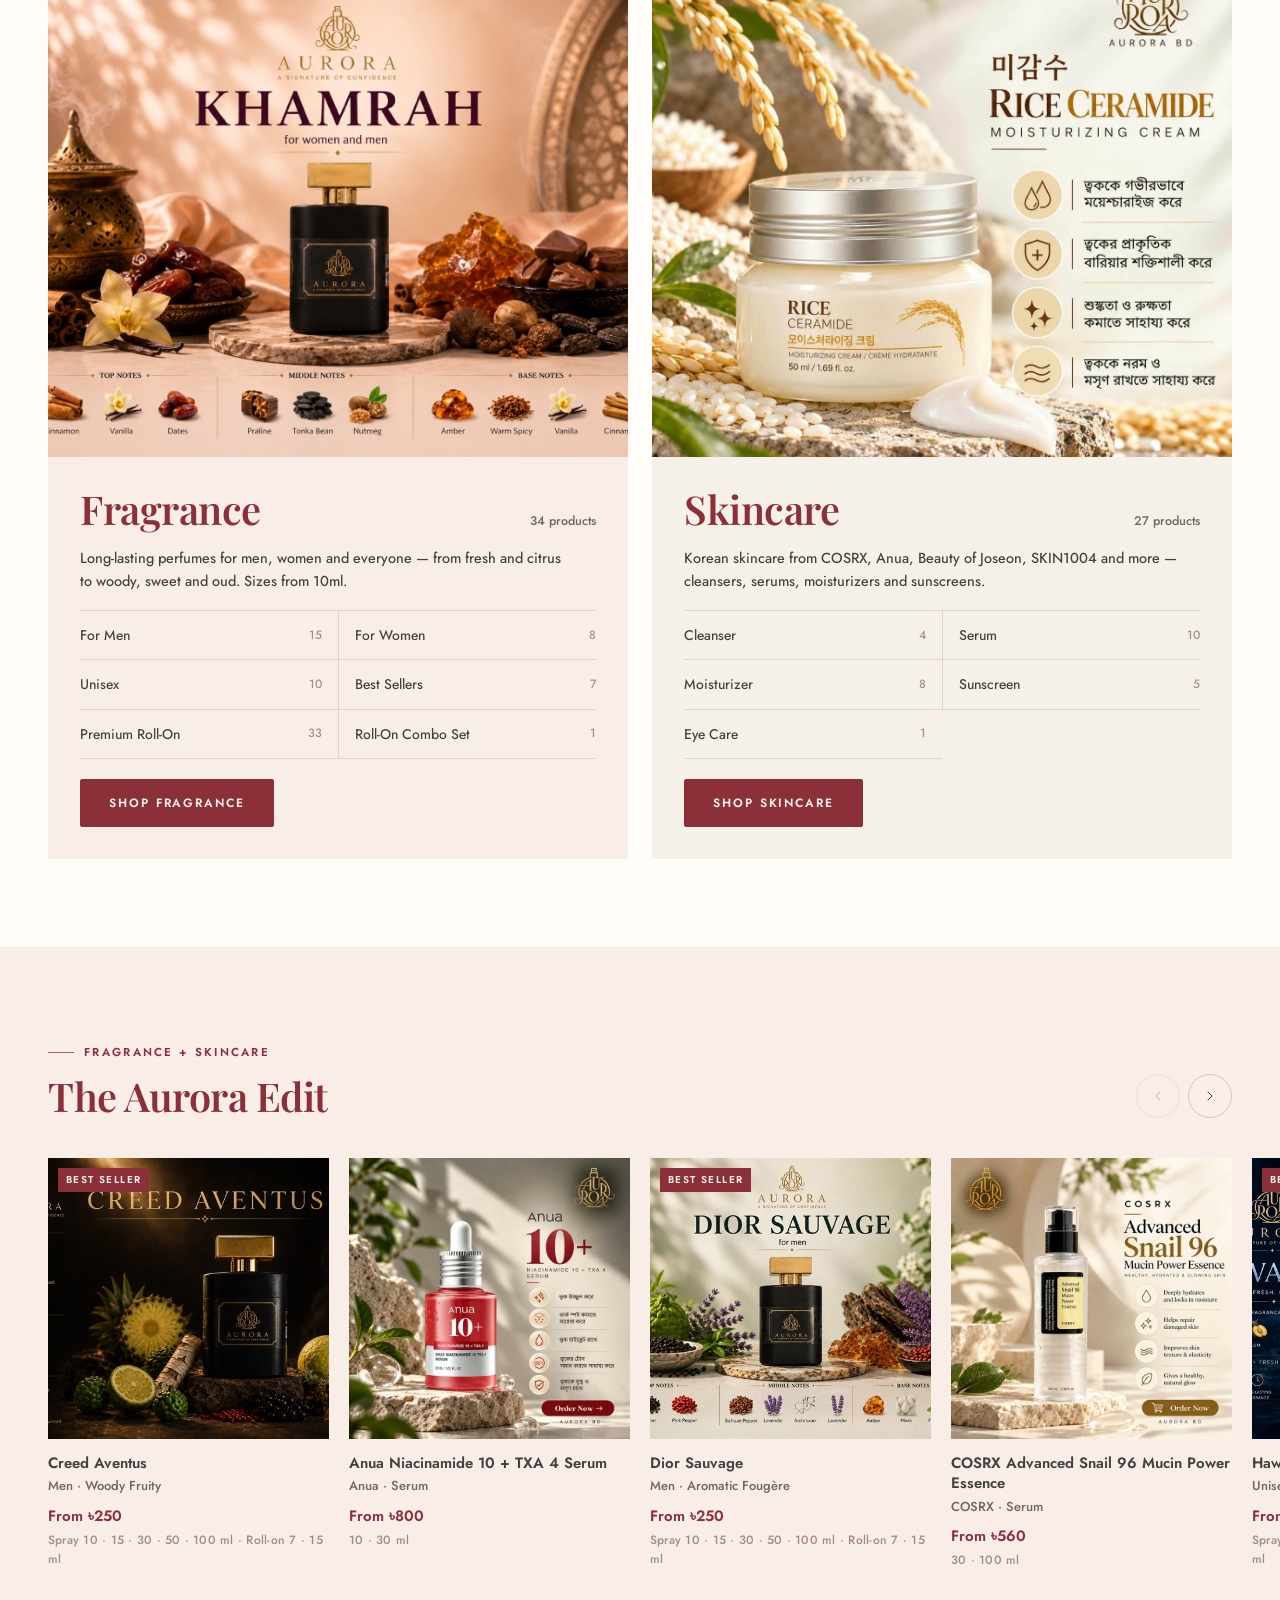
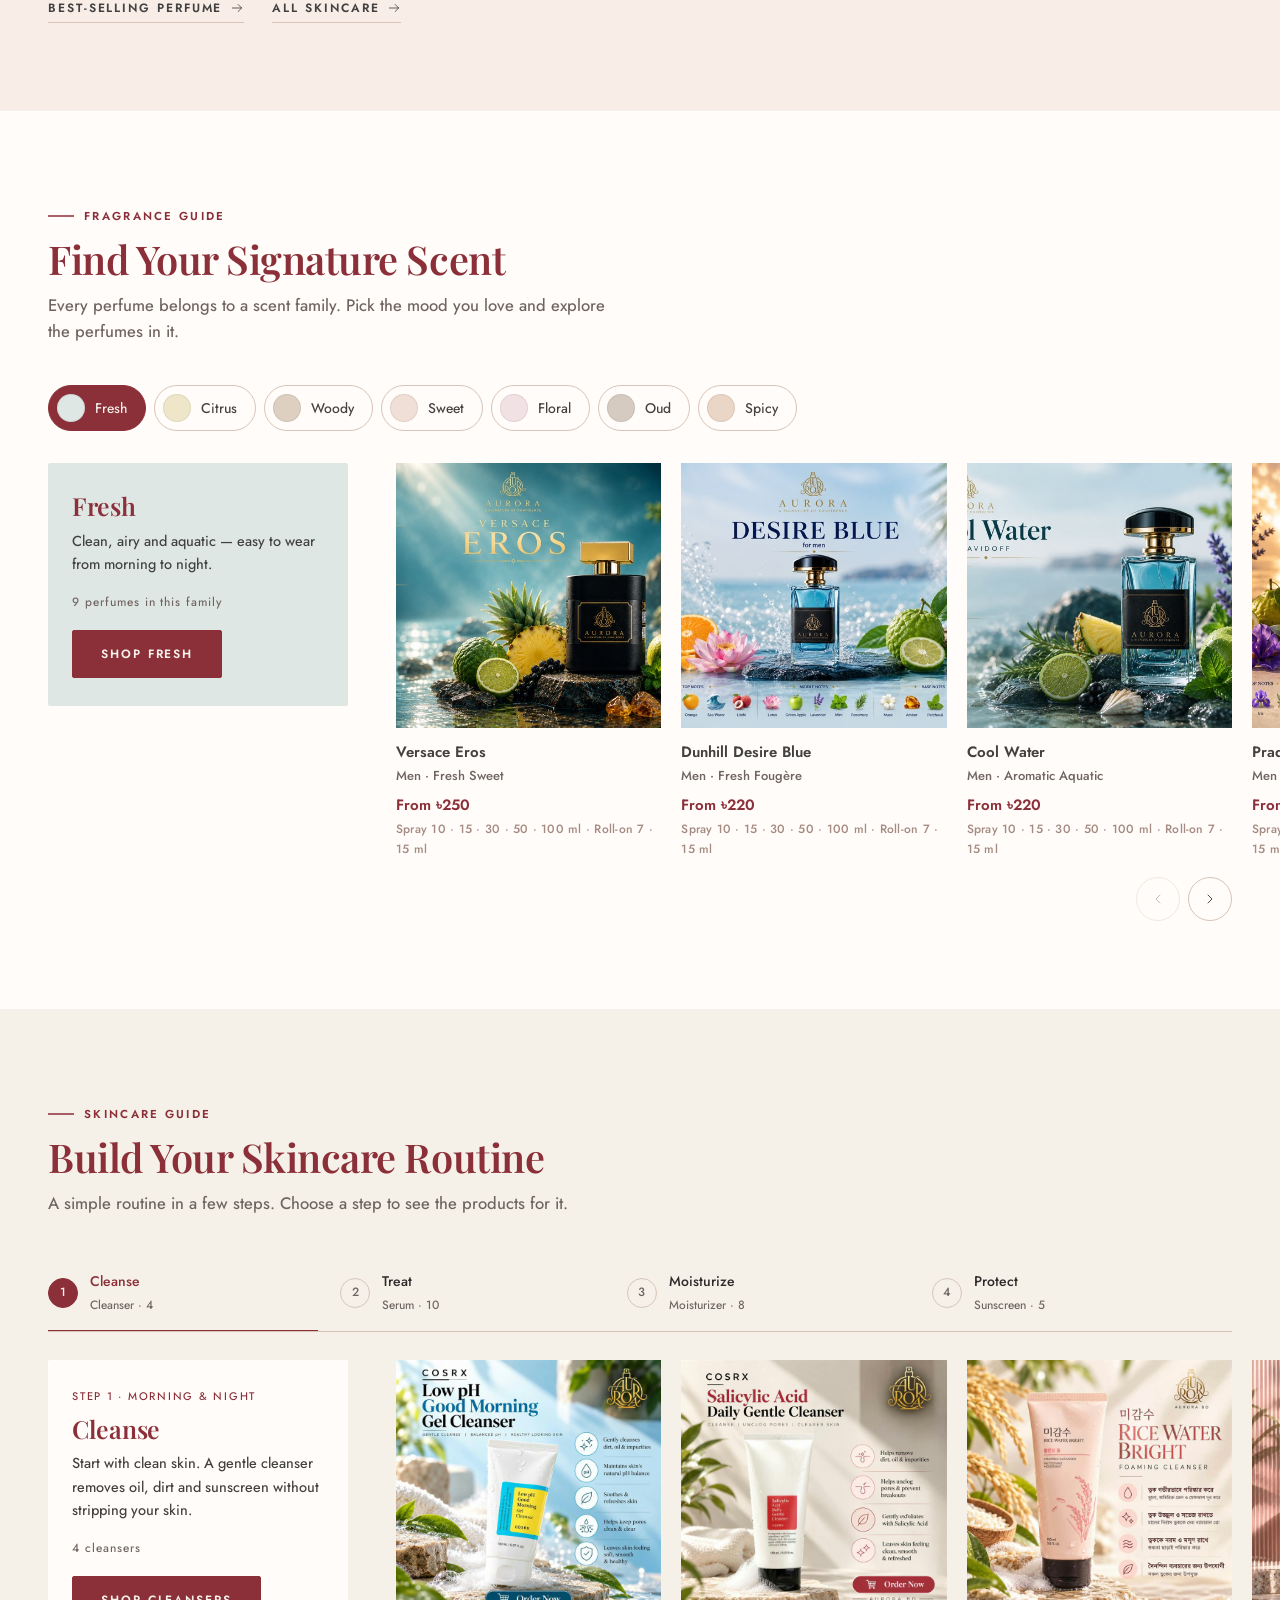
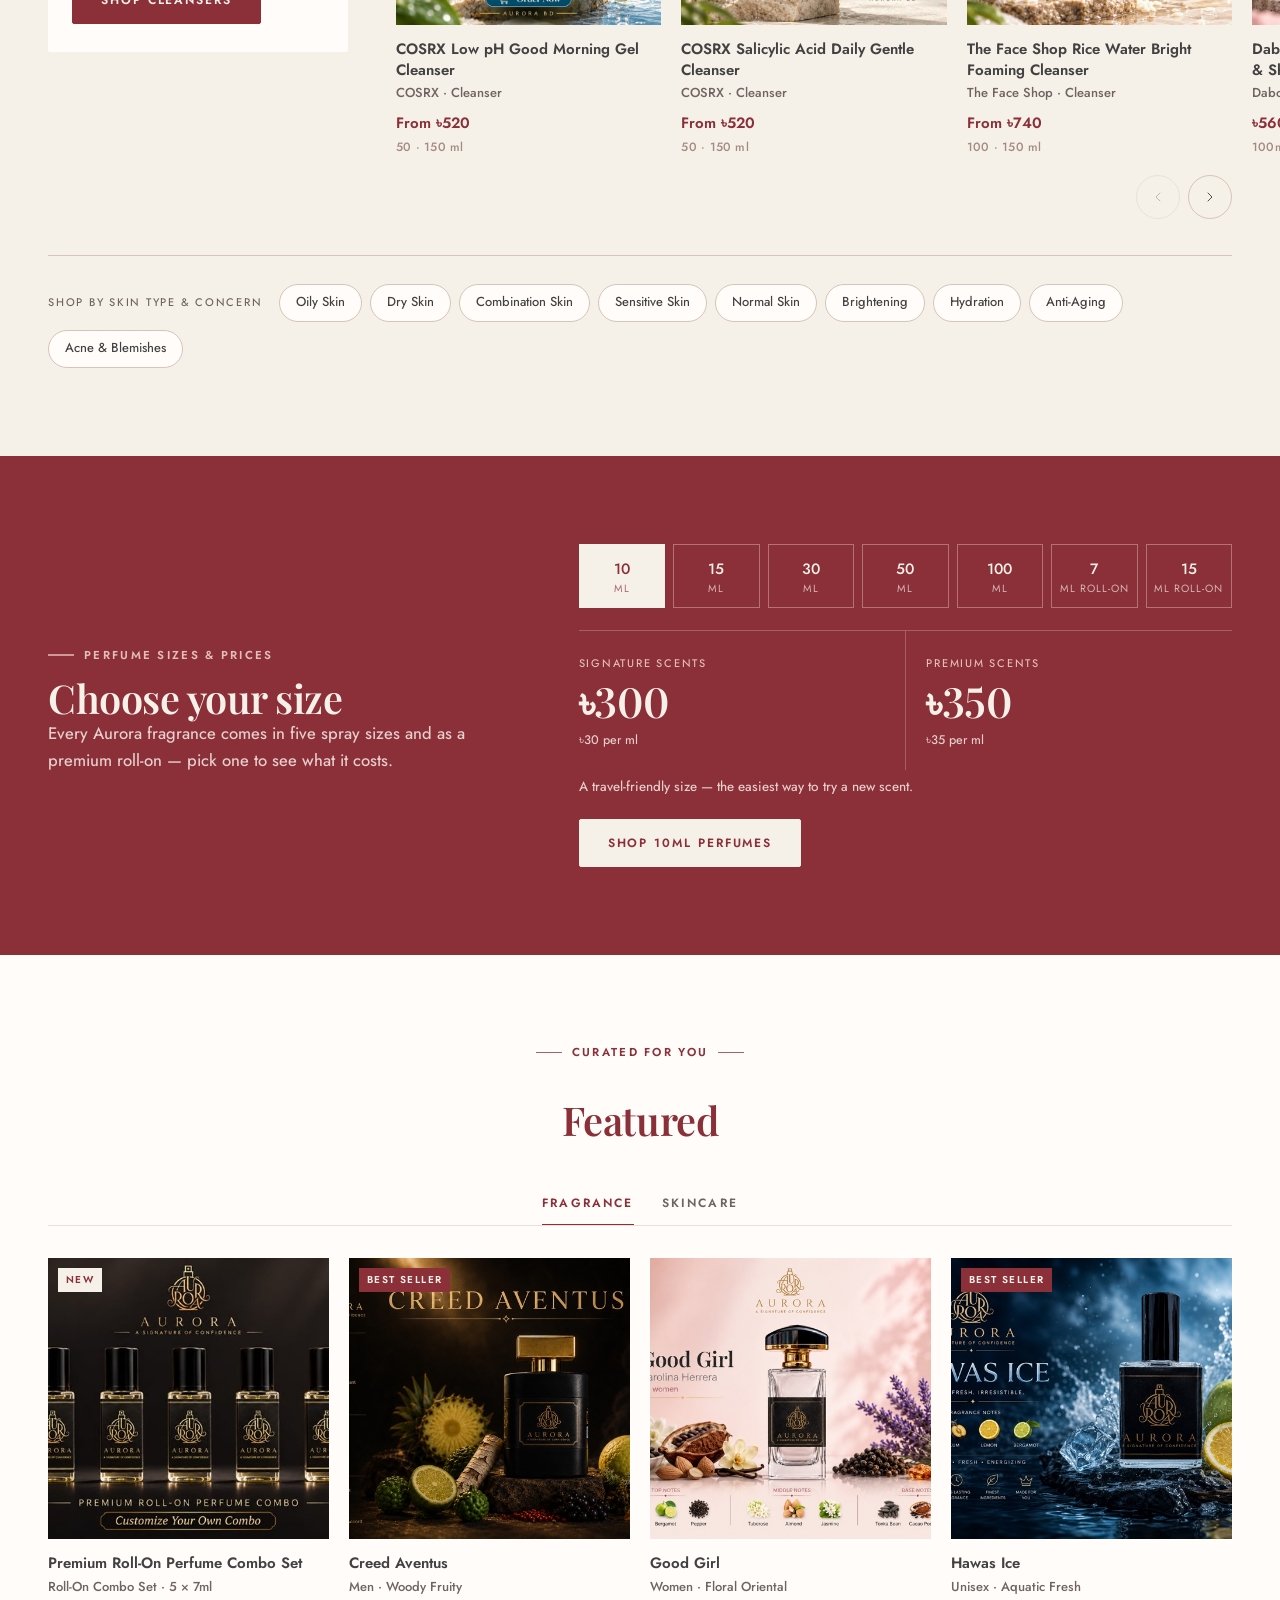
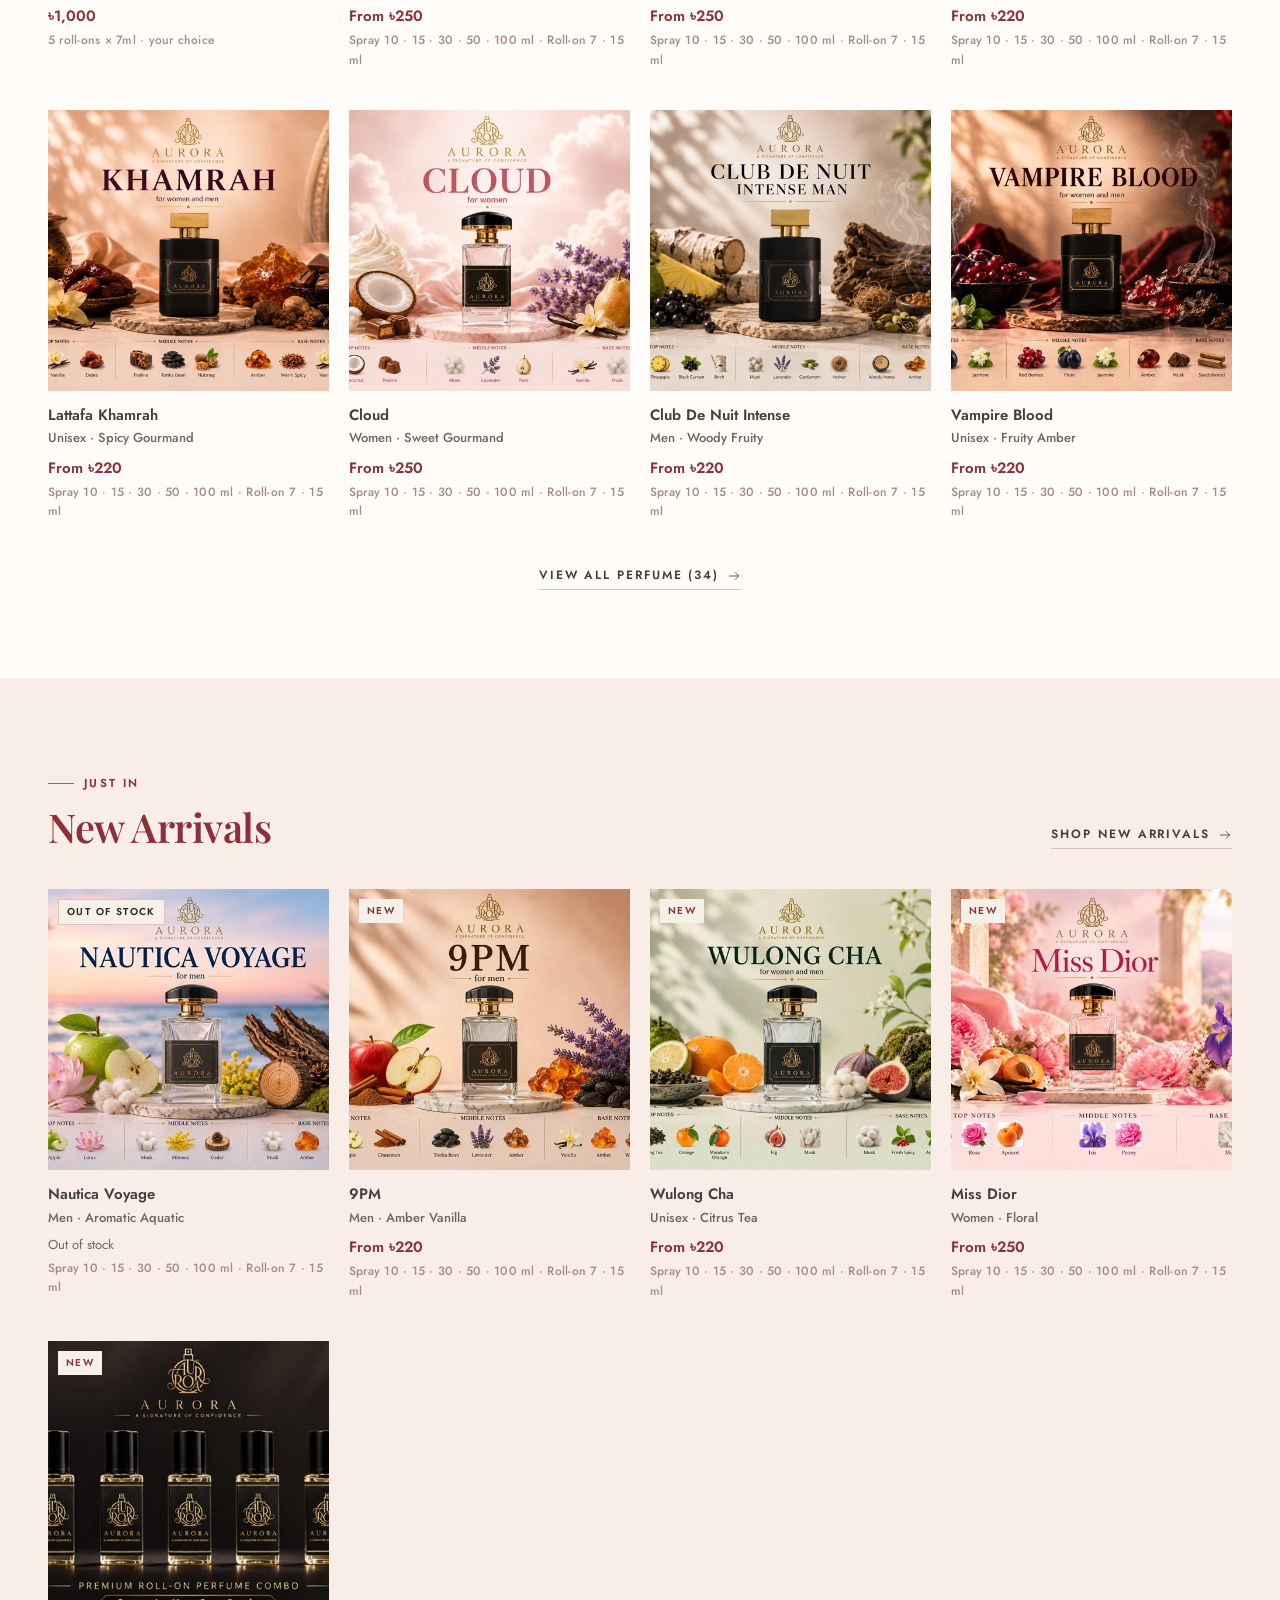
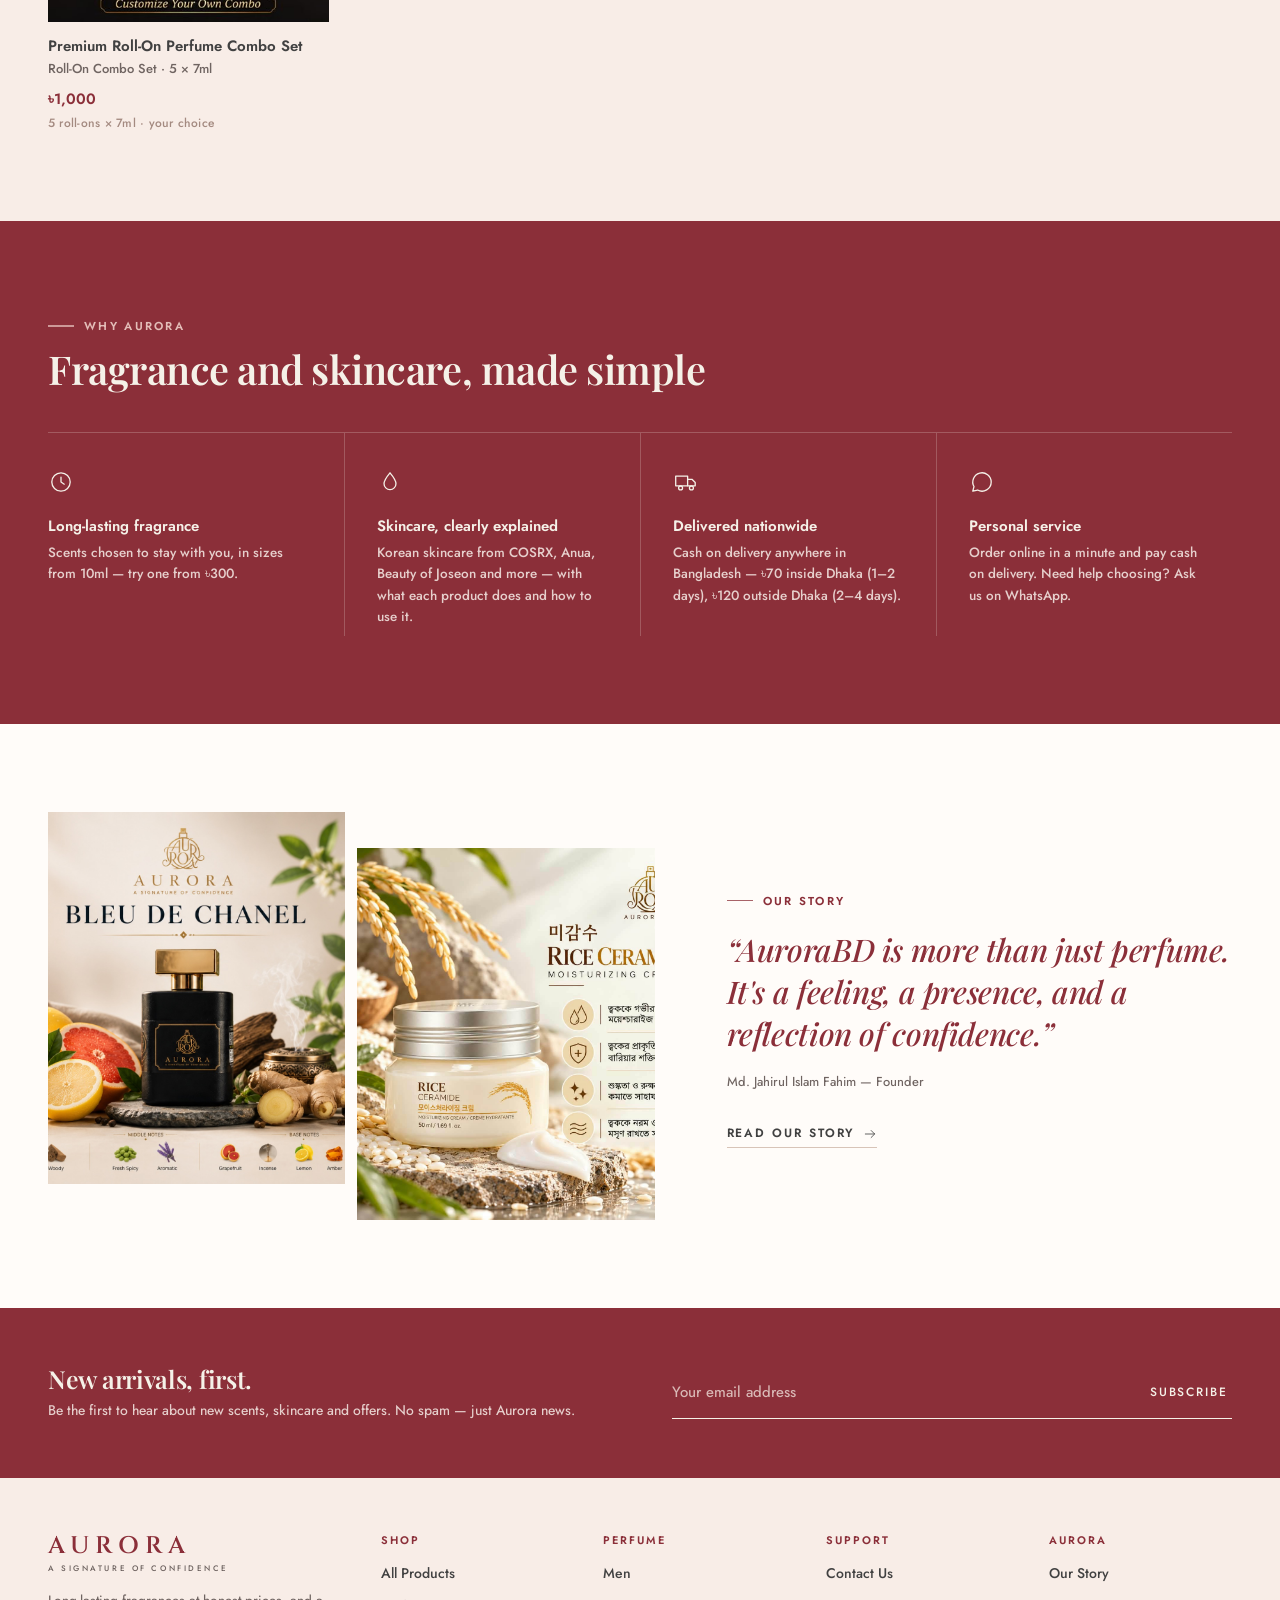
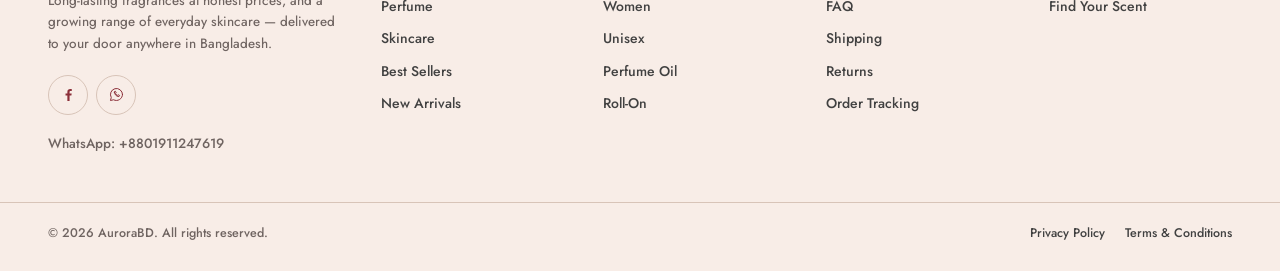
==== commit d049eafa: "Set final prices for 11 skincare products New final prices for TIAM Pore 21 Serum, COSRX Snail 92 an" ====
--- a/index.html
+++ b/index.html
@@ -14,7 +14,7 @@
   <link rel="preconnect" href="https://fonts.googleapis.com">
   <link rel="preconnect" href="https://fonts.gstatic.com" crossorigin>
   <link href="https://fonts.googleapis.com/css2?family=Cinzel:wght@500;600&family=Jost:wght@400..700&family=Playfair+Display:ital,wght@0,500..700;1,500..700&display=swap" rel="stylesheet">
-  <link rel="stylesheet" href="css/style.css?v=27">
+  <link rel="stylesheet" href="css/style.css?v=28">
   <link rel="preload" as="image" href="images/products/full/premium-roll-on-combo-set.jpg">
 </head>
 <body data-page="home">
@@ -378,7 +378,7 @@
 
   <div id="site-footer"></div>
 
-  <script src="js/data.js?v=27"></script>
-  <script src="js/app.js?v=27"></script>
+  <script src="js/data.js?v=28"></script>
+  <script src="js/app.js?v=28"></script>
 </body>
 </html>
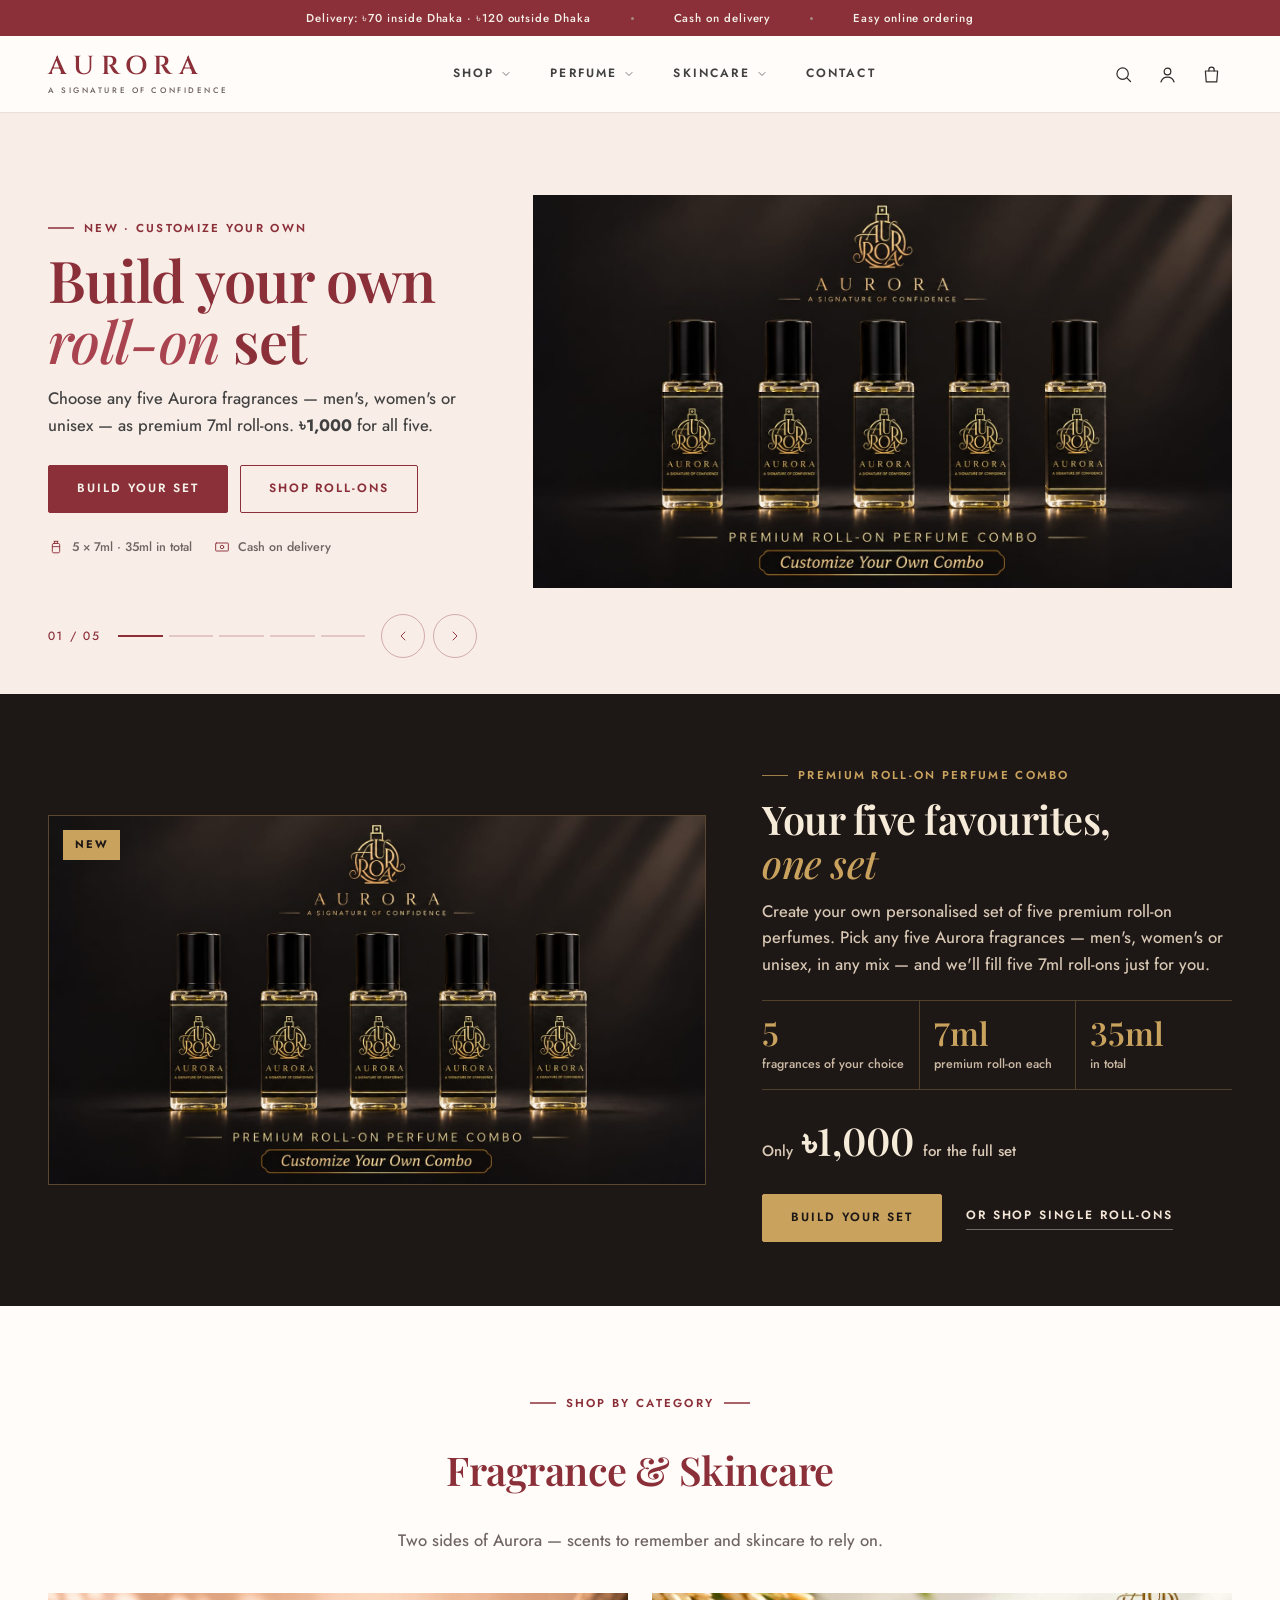
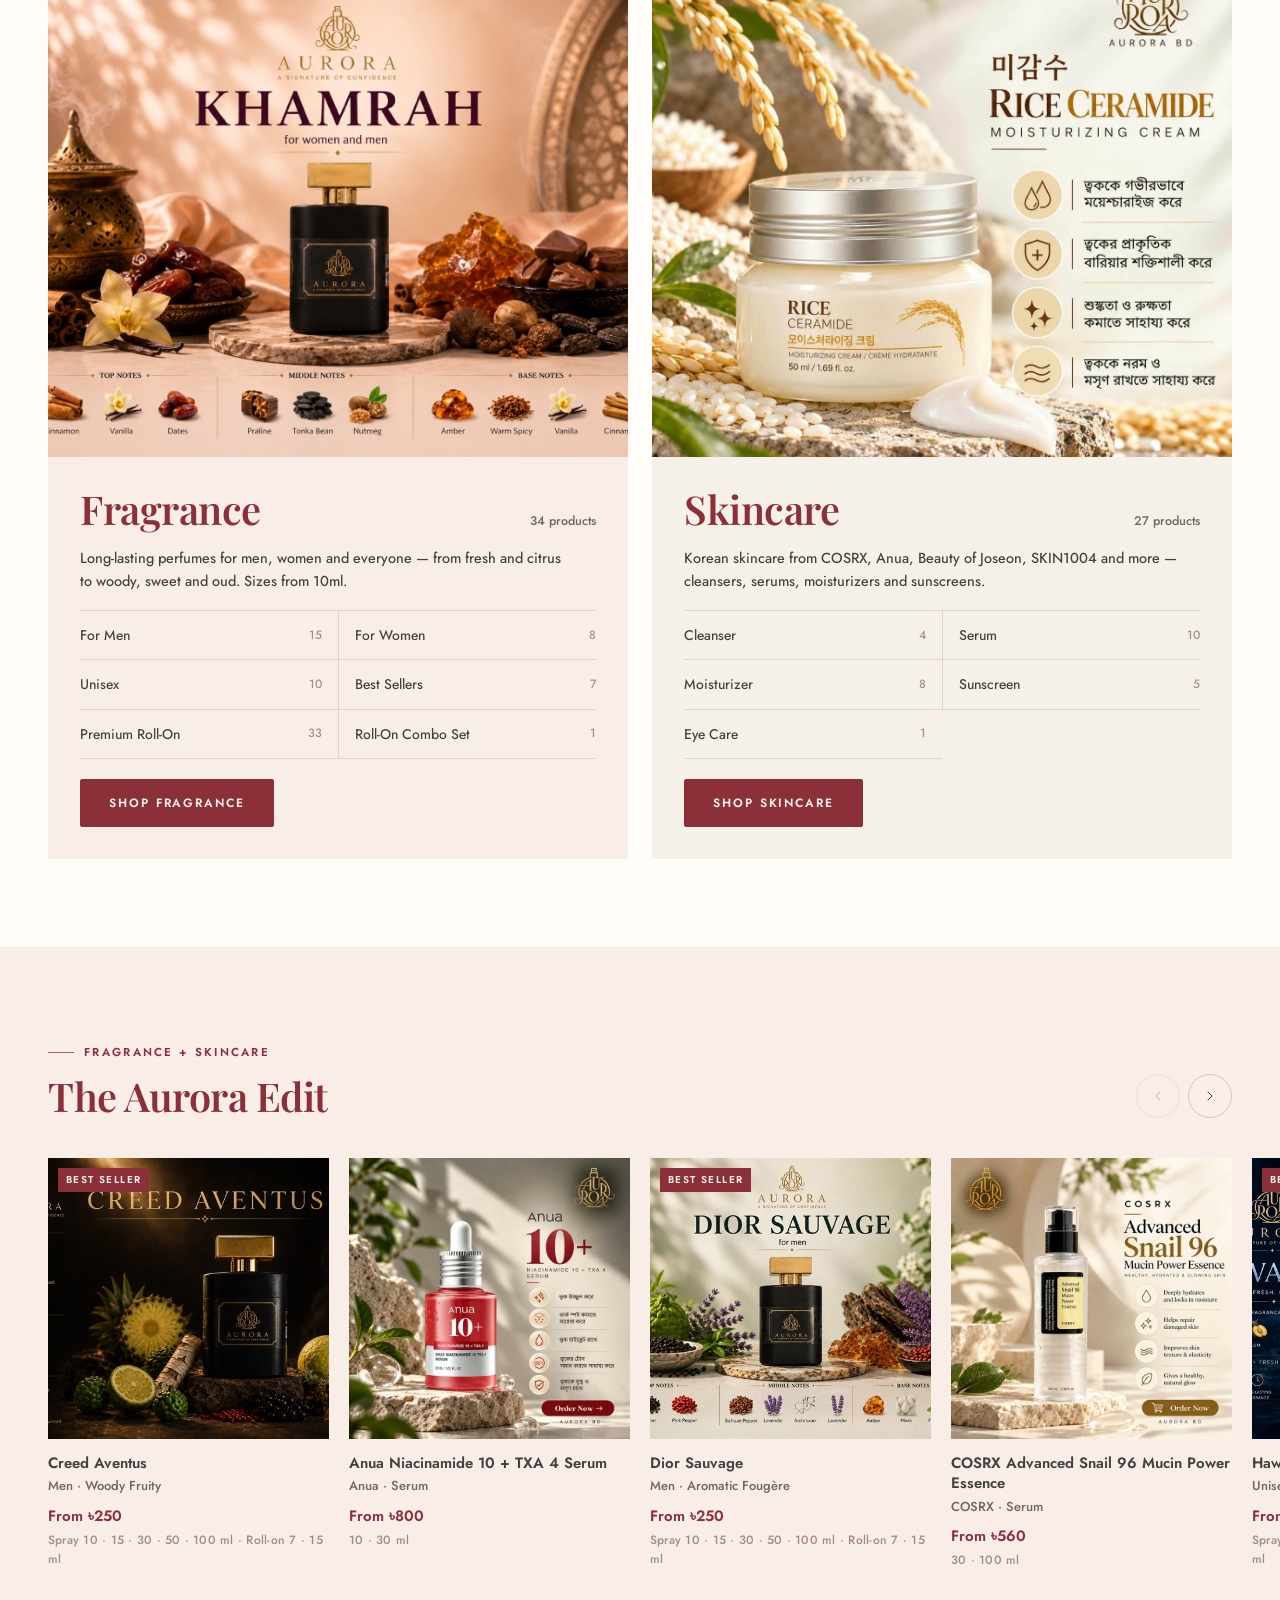
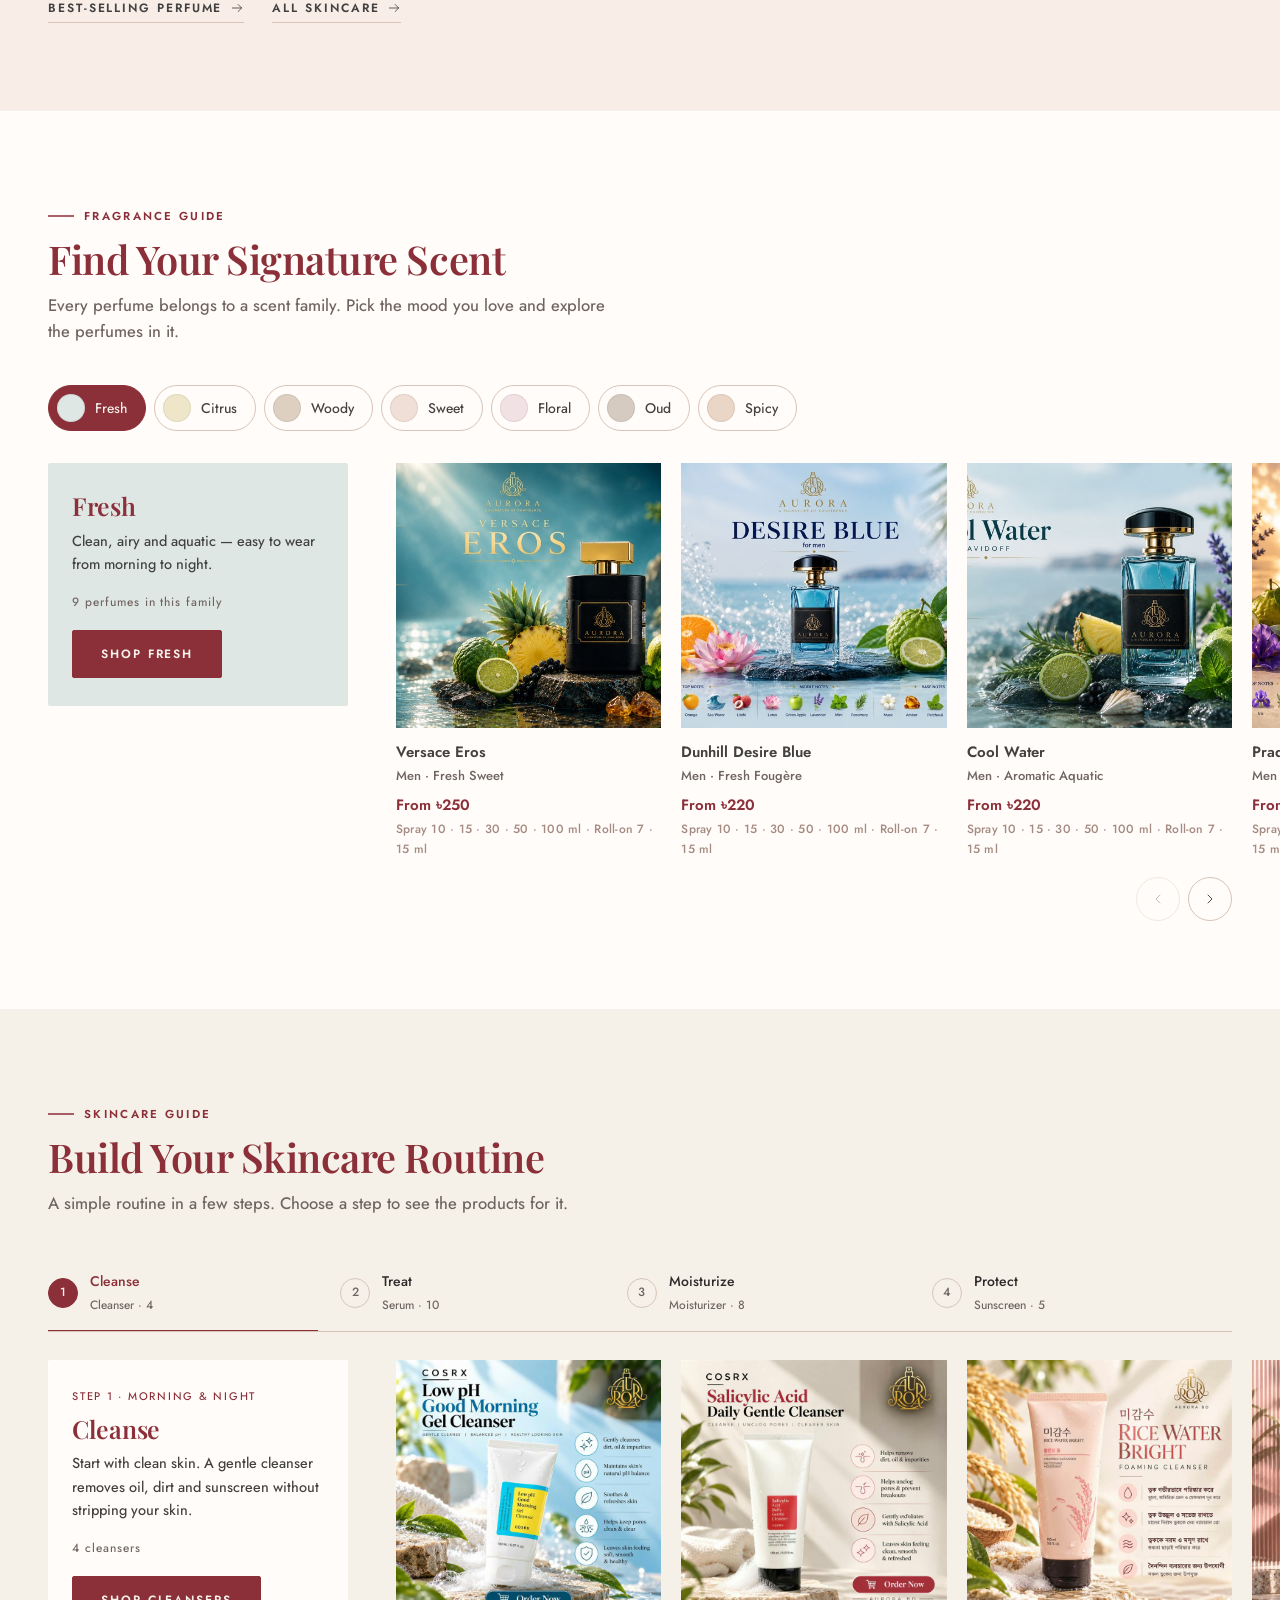
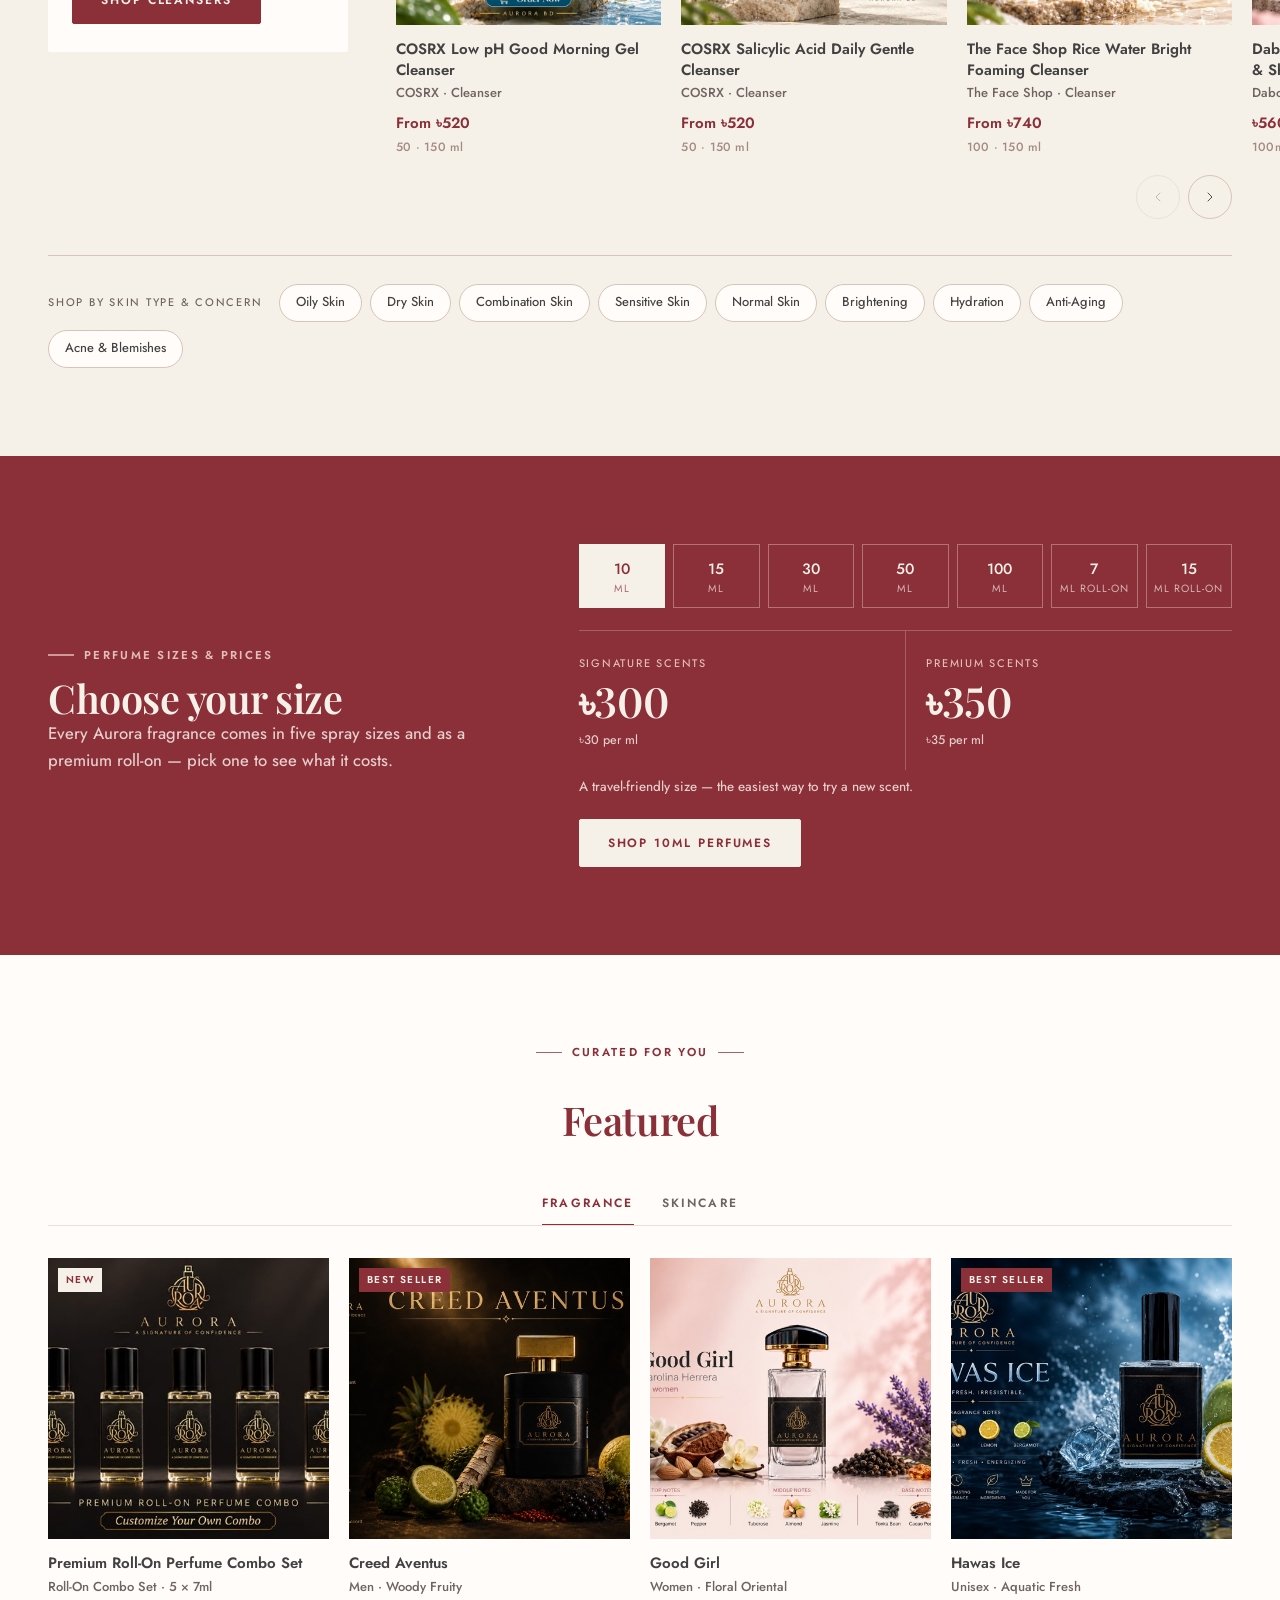
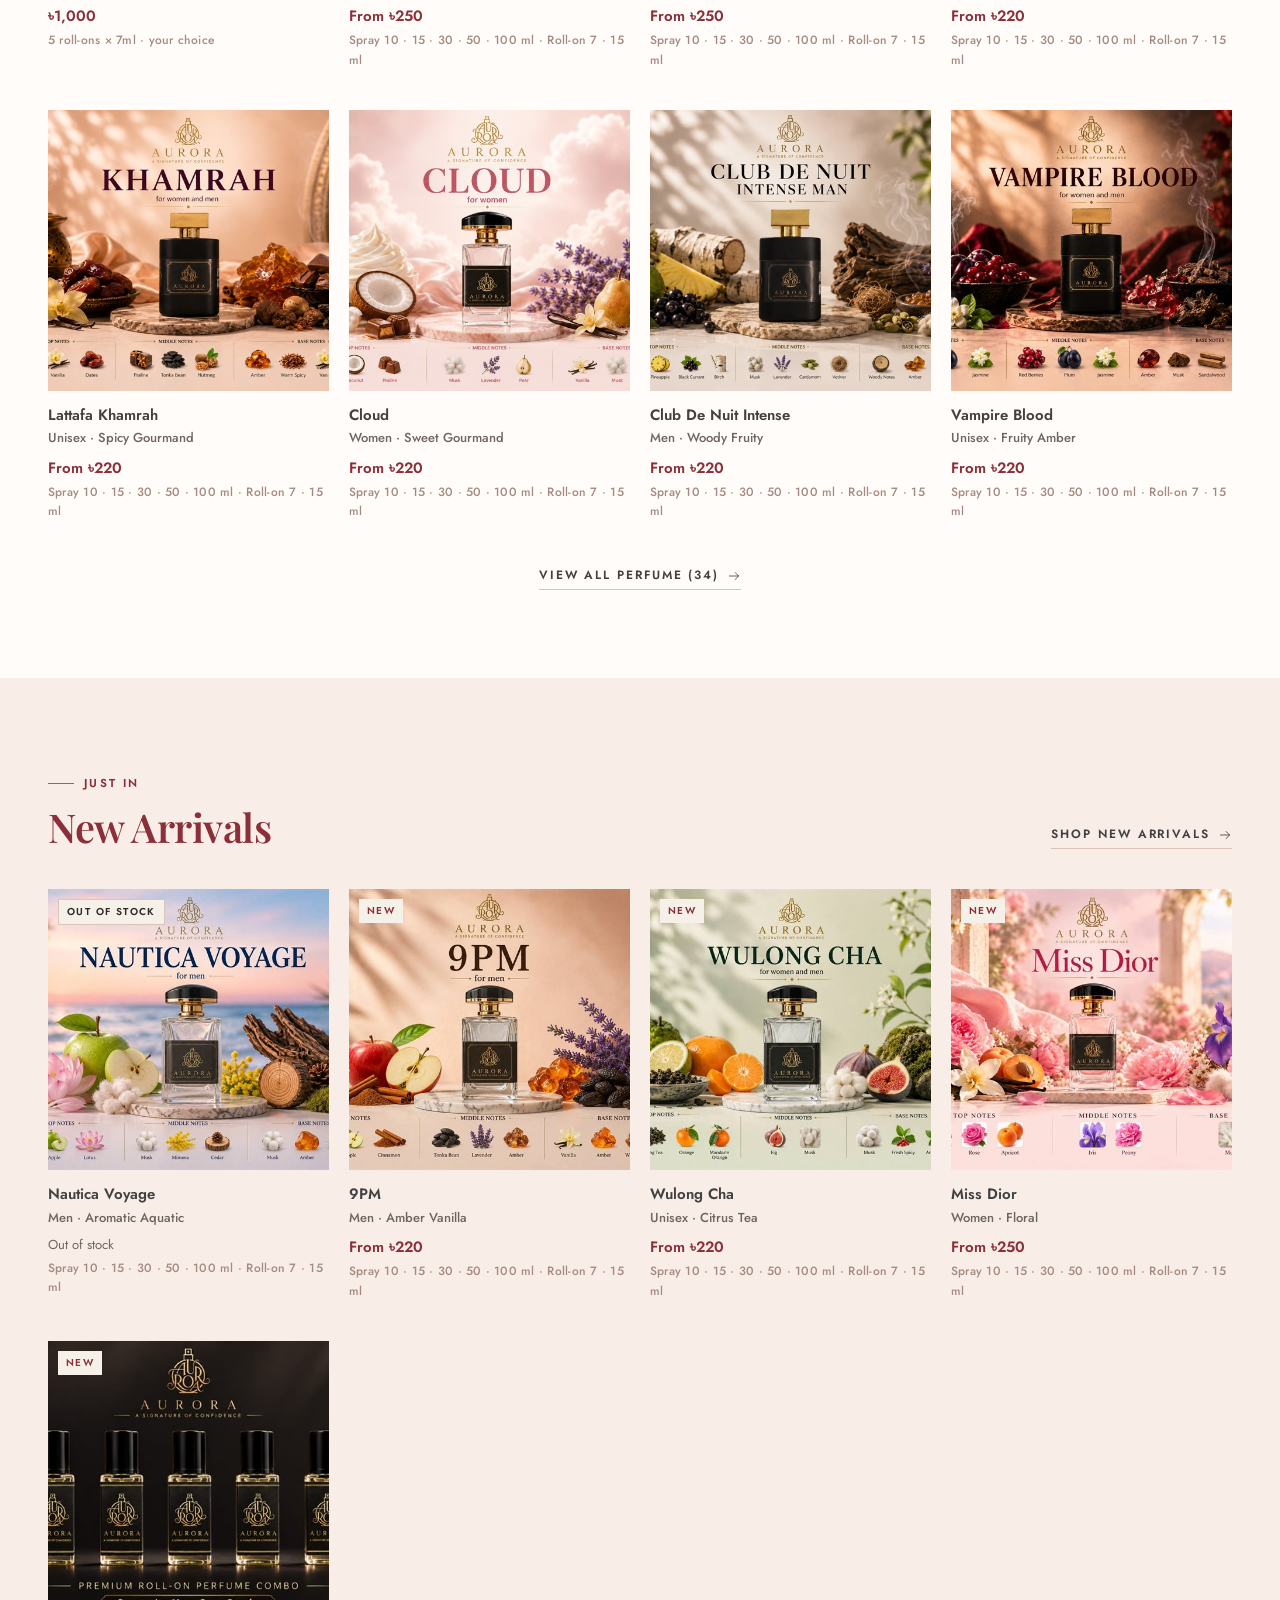
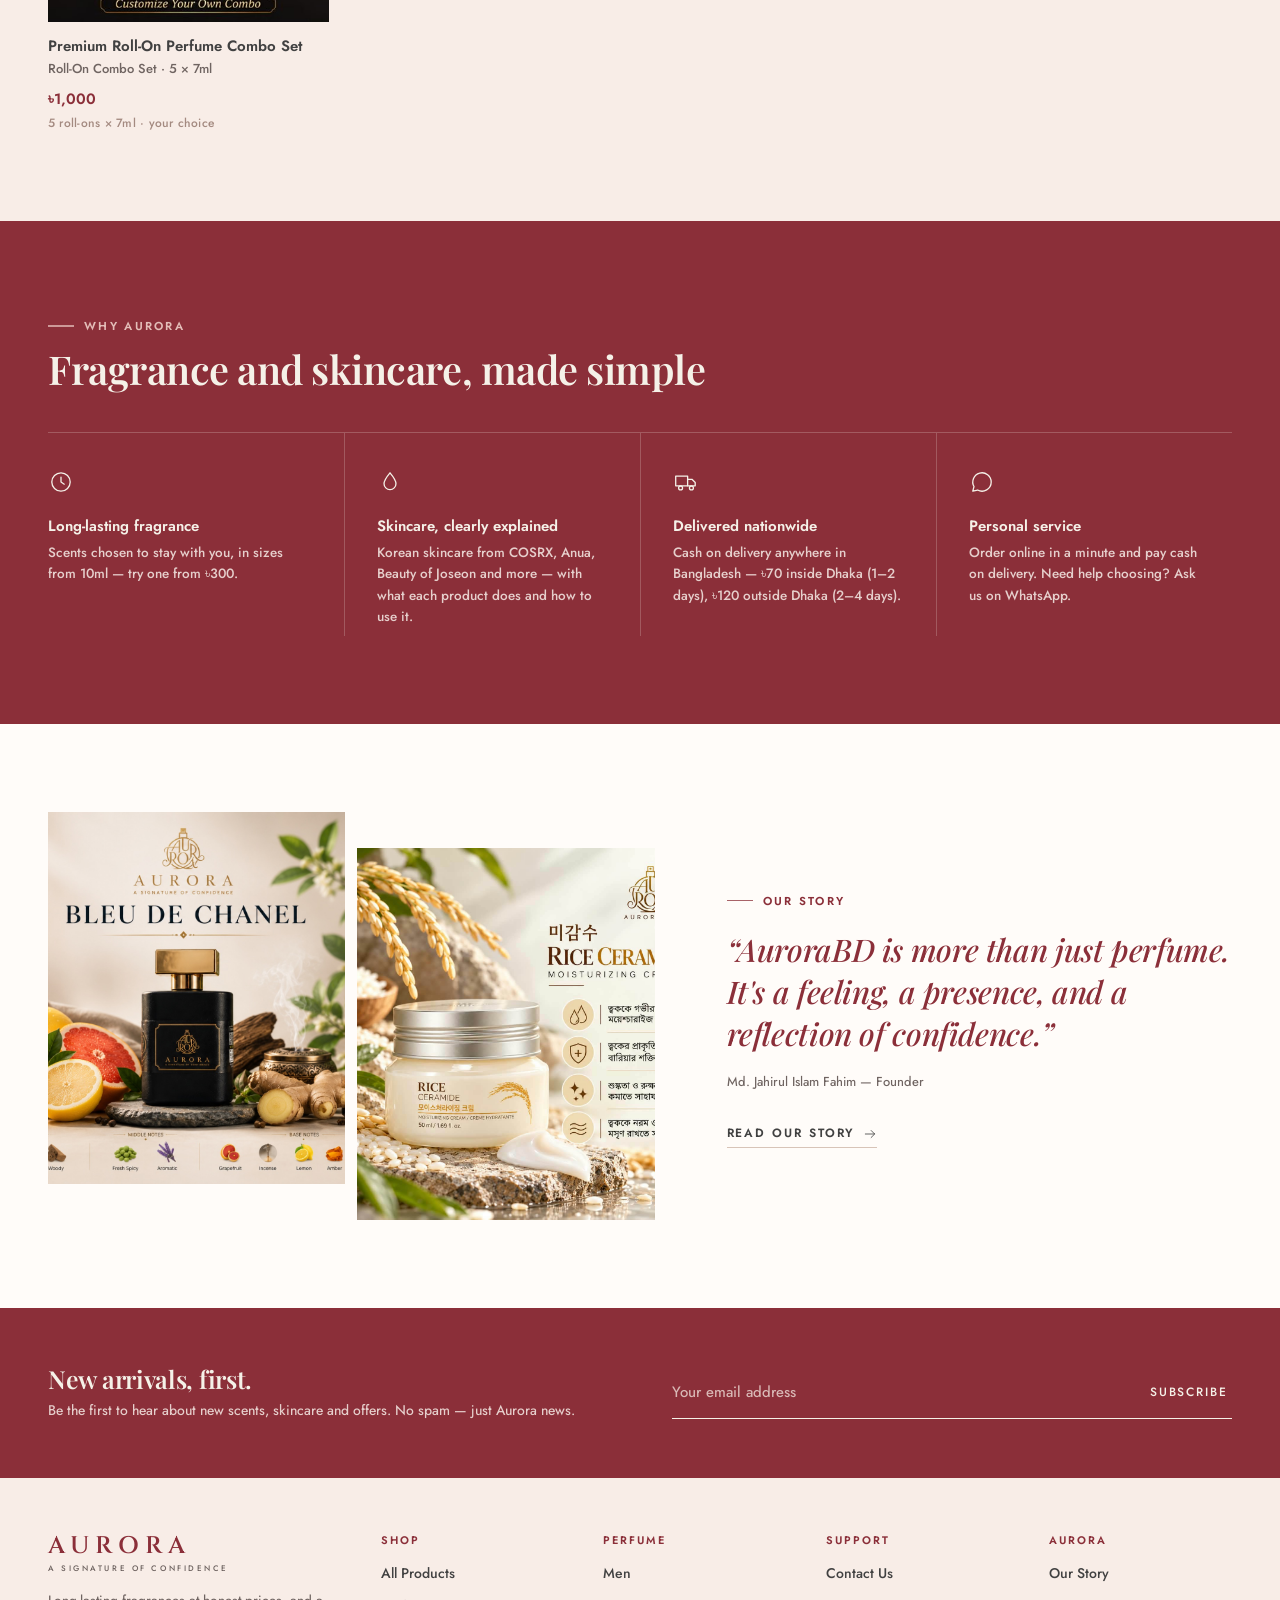
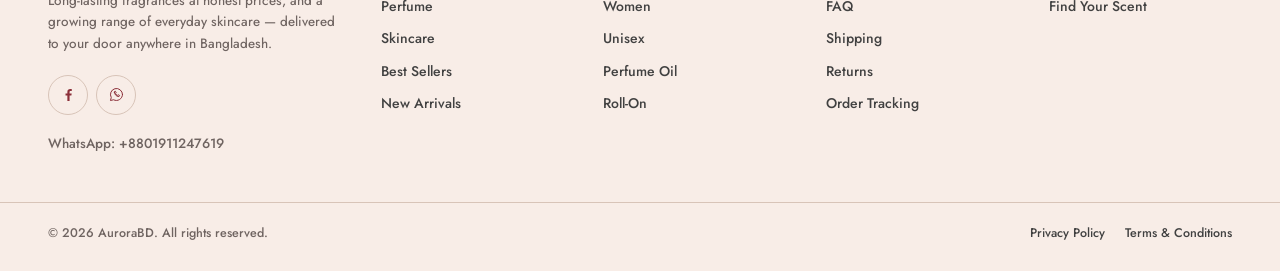
==== commit 076e501e: "Move Stronger With You Intensely, Cloud and Dior J'adore to signature pricing They now use the signa" ====
--- a/index.html
+++ b/index.html
@@ -14,7 +14,7 @@
   <link rel="preconnect" href="https://fonts.googleapis.com">
   <link rel="preconnect" href="https://fonts.gstatic.com" crossorigin>
   <link href="https://fonts.googleapis.com/css2?family=Cinzel:wght@500;600&family=Jost:wght@400..700&family=Playfair+Display:ital,wght@0,500..700;1,500..700&display=swap" rel="stylesheet">
-  <link rel="stylesheet" href="css/style.css?v=28">
+  <link rel="stylesheet" href="css/style.css?v=30">
   <link rel="preload" as="image" href="images/products/full/premium-roll-on-combo-set.jpg">
 </head>
 <body data-page="home">
@@ -378,7 +378,7 @@
 
   <div id="site-footer"></div>
 
-  <script src="js/data.js?v=28"></script>
-  <script src="js/app.js?v=28"></script>
+  <script src="js/data.js?v=30"></script>
+  <script src="js/app.js?v=30"></script>
 </body>
 </html>
